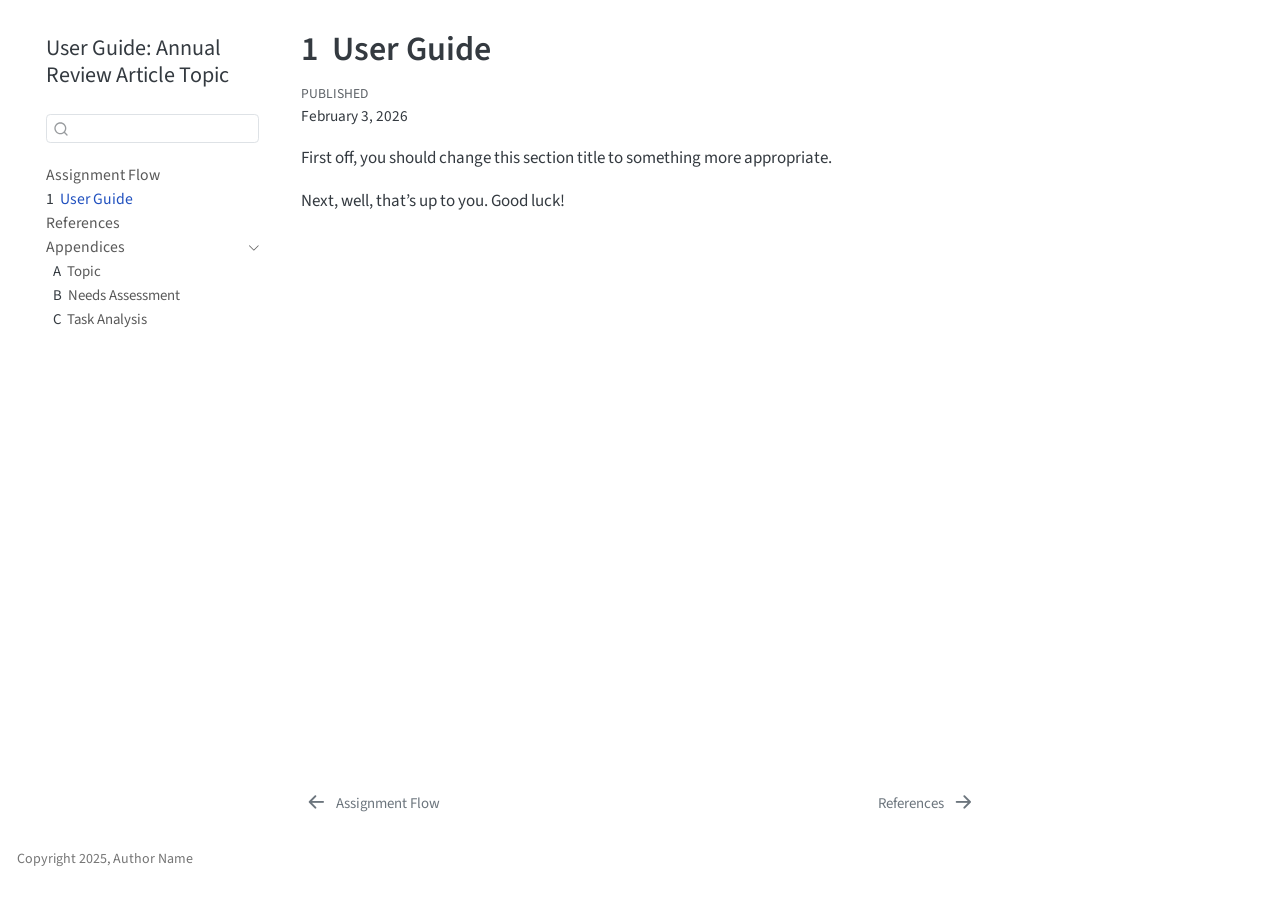
==== docs/guide.html @ f9351770 "Commit" ====
<!DOCTYPE html>
<html xmlns="http://www.w3.org/1999/xhtml" lang="en" xml:lang="en"><head>

<meta charset="utf-8">
<meta name="generator" content="quarto-1.6.40">

<meta name="viewport" content="width=device-width, initial-scale=1.0, user-scalable=yes">

<meta name="dcterms.date" content="2026-02-03">

<title>1&nbsp; User Guide – User Guide: Annual Review Article Topic</title>
<style>
code{white-space: pre-wrap;}
span.smallcaps{font-variant: small-caps;}
div.columns{display: flex; gap: min(4vw, 1.5em);}
div.column{flex: auto; overflow-x: auto;}
div.hanging-indent{margin-left: 1.5em; text-indent: -1.5em;}
ul.task-list{list-style: none;}
ul.task-list li input[type="checkbox"] {
  width: 0.8em;
  margin: 0 0.8em 0.2em -1em; /* quarto-specific, see https://github.com/quarto-dev/quarto-cli/issues/4556 */ 
  vertical-align: middle;
}
</style>


<script src="site_libs/quarto-nav/quarto-nav.js"></script>
<script src="site_libs/quarto-nav/headroom.min.js"></script>
<script src="site_libs/clipboard/clipboard.min.js"></script>
<script src="site_libs/quarto-search/autocomplete.umd.js"></script>
<script src="site_libs/quarto-search/fuse.min.js"></script>
<script src="site_libs/quarto-search/quarto-search.js"></script>
<meta name="quarto:offset" content="./">
<link href="./references.html" rel="next">
<link href="./index.html" rel="prev">
<script src="site_libs/quarto-html/quarto.js"></script>
<script src="site_libs/quarto-html/popper.min.js"></script>
<script src="site_libs/quarto-html/tippy.umd.min.js"></script>
<script src="site_libs/quarto-html/anchor.min.js"></script>
<link href="site_libs/quarto-html/tippy.css" rel="stylesheet">
<link href="site_libs/quarto-html/quarto-syntax-highlighting-dece3bd051e391dd7205a6b15f93dc59.css" rel="stylesheet" id="quarto-text-highlighting-styles">
<script src="site_libs/bootstrap/bootstrap.min.js"></script>
<link href="site_libs/bootstrap/bootstrap-icons.css" rel="stylesheet">
<link href="site_libs/bootstrap/bootstrap-813c8a16b64b94fd646a87195663eb73.min.css" rel="stylesheet" append-hash="true" id="quarto-bootstrap" data-mode="light">
<script id="quarto-search-options" type="application/json">{
  "location": "sidebar",
  "copy-button": false,
  "collapse-after": 3,
  "panel-placement": "start",
  "type": "textbox",
  "limit": 50,
  "keyboard-shortcut": [
    "f",
    "/",
    "s"
  ],
  "show-item-context": false,
  "language": {
    "search-no-results-text": "No results",
    "search-matching-documents-text": "matching documents",
    "search-copy-link-title": "Copy link to search",
    "search-hide-matches-text": "Hide additional matches",
    "search-more-match-text": "more match in this document",
    "search-more-matches-text": "more matches in this document",
    "search-clear-button-title": "Clear",
    "search-text-placeholder": "",
    "search-detached-cancel-button-title": "Cancel",
    "search-submit-button-title": "Submit",
    "search-label": "Search"
  }
}</script>


</head>

<body class="nav-sidebar floating">

<div id="quarto-search-results"></div>
  <header id="quarto-header" class="headroom fixed-top">
  <nav class="quarto-secondary-nav">
    <div class="container-fluid d-flex">
      <button type="button" class="quarto-btn-toggle btn" data-bs-toggle="collapse" role="button" data-bs-target=".quarto-sidebar-collapse-item" aria-controls="quarto-sidebar" aria-expanded="false" aria-label="Toggle sidebar navigation" onclick="if (window.quartoToggleHeadroom) { window.quartoToggleHeadroom(); }">
        <i class="bi bi-layout-text-sidebar-reverse"></i>
      </button>
        <nav class="quarto-page-breadcrumbs" aria-label="breadcrumb"><ol class="breadcrumb"><li class="breadcrumb-item"><a href="./guide.html"><span class="chapter-number">1</span>&nbsp; <span class="chapter-title">User Guide</span></a></li></ol></nav>
        <a class="flex-grow-1" role="navigation" data-bs-toggle="collapse" data-bs-target=".quarto-sidebar-collapse-item" aria-controls="quarto-sidebar" aria-expanded="false" aria-label="Toggle sidebar navigation" onclick="if (window.quartoToggleHeadroom) { window.quartoToggleHeadroom(); }">      
        </a>
      <button type="button" class="btn quarto-search-button" aria-label="Search" onclick="window.quartoOpenSearch();">
        <i class="bi bi-search"></i>
      </button>
    </div>
  </nav>
</header>
<!-- content -->
<div id="quarto-content" class="quarto-container page-columns page-rows-contents page-layout-article">
<!-- sidebar -->
  <nav id="quarto-sidebar" class="sidebar collapse collapse-horizontal quarto-sidebar-collapse-item sidebar-navigation floating overflow-auto">
    <div class="pt-lg-2 mt-2 text-left sidebar-header">
    <div class="sidebar-title mb-0 py-0">
      <a href="./">User Guide: Annual Review Article Topic</a> 
    </div>
      </div>
        <div class="mt-2 flex-shrink-0 align-items-center">
        <div class="sidebar-search">
        <div id="quarto-search" class="" title="Search"></div>
        </div>
        </div>
    <div class="sidebar-menu-container"> 
    <ul class="list-unstyled mt-1">
        <li class="sidebar-item">
  <div class="sidebar-item-container"> 
  <a href="./index.html" class="sidebar-item-text sidebar-link">
 <span class="menu-text">Assignment Flow</span></a>
  </div>
</li>
        <li class="sidebar-item">
  <div class="sidebar-item-container"> 
  <a href="./guide.html" class="sidebar-item-text sidebar-link active">
 <span class="menu-text"><span class="chapter-number">1</span>&nbsp; <span class="chapter-title">User Guide</span></span></a>
  </div>
</li>
        <li class="sidebar-item">
  <div class="sidebar-item-container"> 
  <a href="./references.html" class="sidebar-item-text sidebar-link">
 <span class="menu-text">References</span></a>
  </div>
</li>
        <li class="sidebar-item sidebar-item-section">
      <div class="sidebar-item-container"> 
            <a class="sidebar-item-text sidebar-link text-start" data-bs-toggle="collapse" data-bs-target="#quarto-sidebar-section-1" role="navigation" aria-expanded="true">
 <span class="menu-text">Appendices</span></a>
          <a class="sidebar-item-toggle text-start" data-bs-toggle="collapse" data-bs-target="#quarto-sidebar-section-1" role="navigation" aria-expanded="true" aria-label="Toggle section">
            <i class="bi bi-chevron-right ms-2"></i>
          </a> 
      </div>
      <ul id="quarto-sidebar-section-1" class="collapse list-unstyled sidebar-section depth1 show">  
          <li class="sidebar-item">
  <div class="sidebar-item-container"> 
  <a href="./topic.html" class="sidebar-item-text sidebar-link">
 <span class="menu-text"><span class="chapter-number">A</span>&nbsp; <span class="chapter-title">Topic</span></span></a>
  </div>
</li>
          <li class="sidebar-item">
  <div class="sidebar-item-container"> 
  <a href="./needs.html" class="sidebar-item-text sidebar-link">
 <span class="menu-text"><span class="chapter-number">B</span>&nbsp; <span class="chapter-title">Needs Assessment</span></span></a>
  </div>
</li>
          <li class="sidebar-item">
  <div class="sidebar-item-container"> 
  <a href="./task-analysis.html" class="sidebar-item-text sidebar-link">
 <span class="menu-text"><span class="chapter-number">C</span>&nbsp; <span class="chapter-title">Task Analysis</span></span></a>
  </div>
</li>
      </ul>
  </li>
    </ul>
    </div>
</nav>
<div id="quarto-sidebar-glass" class="quarto-sidebar-collapse-item" data-bs-toggle="collapse" data-bs-target=".quarto-sidebar-collapse-item"></div>
<!-- margin-sidebar -->
    <div id="quarto-margin-sidebar" class="sidebar margin-sidebar zindex-bottom">
        
    </div>
<!-- main -->
<main class="content" id="quarto-document-content">

<header id="title-block-header" class="quarto-title-block default">
<div class="quarto-title">
<h1 class="title"><span class="chapter-number">1</span>&nbsp; <span class="chapter-title">User Guide</span></h1>
</div>



<div class="quarto-title-meta">

    
    <div>
    <div class="quarto-title-meta-heading">Published</div>
    <div class="quarto-title-meta-contents">
      <p class="date">February 3, 2026</p>
    </div>
  </div>
  
    
  </div>
  


</header>


<p>First off, you should change this section title to something more appropriate.</p>
<p>Next, well, that’s up to you. Good luck!</p>



</main> <!-- /main -->
<script id="quarto-html-after-body" type="application/javascript">
window.document.addEventListener("DOMContentLoaded", function (event) {
  const toggleBodyColorMode = (bsSheetEl) => {
    const mode = bsSheetEl.getAttribute("data-mode");
    const bodyEl = window.document.querySelector("body");
    if (mode === "dark") {
      bodyEl.classList.add("quarto-dark");
      bodyEl.classList.remove("quarto-light");
    } else {
      bodyEl.classList.add("quarto-light");
      bodyEl.classList.remove("quarto-dark");
    }
  }
  const toggleBodyColorPrimary = () => {
    const bsSheetEl = window.document.querySelector("link#quarto-bootstrap");
    if (bsSheetEl) {
      toggleBodyColorMode(bsSheetEl);
    }
  }
  toggleBodyColorPrimary();  
  const icon = "";
  const anchorJS = new window.AnchorJS();
  anchorJS.options = {
    placement: 'right',
    icon: icon
  };
  anchorJS.add('.anchored');
  const isCodeAnnotation = (el) => {
    for (const clz of el.classList) {
      if (clz.startsWith('code-annotation-')) {                     
        return true;
      }
    }
    return false;
  }
  const onCopySuccess = function(e) {
    // button target
    const button = e.trigger;
    // don't keep focus
    button.blur();
    // flash "checked"
    button.classList.add('code-copy-button-checked');
    var currentTitle = button.getAttribute("title");
    button.setAttribute("title", "Copied!");
    let tooltip;
    if (window.bootstrap) {
      button.setAttribute("data-bs-toggle", "tooltip");
      button.setAttribute("data-bs-placement", "left");
      button.setAttribute("data-bs-title", "Copied!");
      tooltip = new bootstrap.Tooltip(button, 
        { trigger: "manual", 
          customClass: "code-copy-button-tooltip",
          offset: [0, -8]});
      tooltip.show();    
    }
    setTimeout(function() {
      if (tooltip) {
        tooltip.hide();
        button.removeAttribute("data-bs-title");
        button.removeAttribute("data-bs-toggle");
        button.removeAttribute("data-bs-placement");
      }
      button.setAttribute("title", currentTitle);
      button.classList.remove('code-copy-button-checked');
    }, 1000);
    // clear code selection
    e.clearSelection();
  }
  const getTextToCopy = function(trigger) {
      const codeEl = trigger.previousElementSibling.cloneNode(true);
      for (const childEl of codeEl.children) {
        if (isCodeAnnotation(childEl)) {
          childEl.remove();
        }
      }
      return codeEl.innerText;
  }
  const clipboard = new window.ClipboardJS('.code-copy-button:not([data-in-quarto-modal])', {
    text: getTextToCopy
  });
  clipboard.on('success', onCopySuccess);
  if (window.document.getElementById('quarto-embedded-source-code-modal')) {
    const clipboardModal = new window.ClipboardJS('.code-copy-button[data-in-quarto-modal]', {
      text: getTextToCopy,
      container: window.document.getElementById('quarto-embedded-source-code-modal')
    });
    clipboardModal.on('success', onCopySuccess);
  }
    var localhostRegex = new RegExp(/^(?:http|https):\/\/localhost\:?[0-9]*\//);
    var mailtoRegex = new RegExp(/^mailto:/);
      var filterRegex = new RegExp('/' + window.location.host + '/');
    var isInternal = (href) => {
        return filterRegex.test(href) || localhostRegex.test(href) || mailtoRegex.test(href);
    }
    // Inspect non-navigation links and adorn them if external
 	var links = window.document.querySelectorAll('a[href]:not(.nav-link):not(.navbar-brand):not(.toc-action):not(.sidebar-link):not(.sidebar-item-toggle):not(.pagination-link):not(.no-external):not([aria-hidden]):not(.dropdown-item):not(.quarto-navigation-tool):not(.about-link)');
    for (var i=0; i<links.length; i++) {
      const link = links[i];
      if (!isInternal(link.href)) {
        // undo the damage that might have been done by quarto-nav.js in the case of
        // links that we want to consider external
        if (link.dataset.originalHref !== undefined) {
          link.href = link.dataset.originalHref;
        }
      }
    }
  function tippyHover(el, contentFn, onTriggerFn, onUntriggerFn) {
    const config = {
      allowHTML: true,
      maxWidth: 500,
      delay: 100,
      arrow: false,
      appendTo: function(el) {
          return el.parentElement;
      },
      interactive: true,
      interactiveBorder: 10,
      theme: 'quarto',
      placement: 'bottom-start',
    };
    if (contentFn) {
      config.content = contentFn;
    }
    if (onTriggerFn) {
      config.onTrigger = onTriggerFn;
    }
    if (onUntriggerFn) {
      config.onUntrigger = onUntriggerFn;
    }
    window.tippy(el, config); 
  }
  const noterefs = window.document.querySelectorAll('a[role="doc-noteref"]');
  for (var i=0; i<noterefs.length; i++) {
    const ref = noterefs[i];
    tippyHover(ref, function() {
      // use id or data attribute instead here
      let href = ref.getAttribute('data-footnote-href') || ref.getAttribute('href');
      try { href = new URL(href).hash; } catch {}
      const id = href.replace(/^#\/?/, "");
      const note = window.document.getElementById(id);
      if (note) {
        return note.innerHTML;
      } else {
        return "";
      }
    });
  }
  const xrefs = window.document.querySelectorAll('a.quarto-xref');
  const processXRef = (id, note) => {
    // Strip column container classes
    const stripColumnClz = (el) => {
      el.classList.remove("page-full", "page-columns");
      if (el.children) {
        for (const child of el.children) {
          stripColumnClz(child);
        }
      }
    }
    stripColumnClz(note)
    if (id === null || id.startsWith('sec-')) {
      // Special case sections, only their first couple elements
      const container = document.createElement("div");
      if (note.children && note.children.length > 2) {
        container.appendChild(note.children[0].cloneNode(true));
        for (let i = 1; i < note.children.length; i++) {
          const child = note.children[i];
          if (child.tagName === "P" && child.innerText === "") {
            continue;
          } else {
            container.appendChild(child.cloneNode(true));
            break;
          }
        }
        if (window.Quarto?.typesetMath) {
          window.Quarto.typesetMath(container);
        }
        return container.innerHTML
      } else {
        if (window.Quarto?.typesetMath) {
          window.Quarto.typesetMath(note);
        }
        return note.innerHTML;
      }
    } else {
      // Remove any anchor links if they are present
      const anchorLink = note.querySelector('a.anchorjs-link');
      if (anchorLink) {
        anchorLink.remove();
      }
      if (window.Quarto?.typesetMath) {
        window.Quarto.typesetMath(note);
      }
      if (note.classList.contains("callout")) {
        return note.outerHTML;
      } else {
        return note.innerHTML;
      }
    }
  }
  for (var i=0; i<xrefs.length; i++) {
    const xref = xrefs[i];
    tippyHover(xref, undefined, function(instance) {
      instance.disable();
      let url = xref.getAttribute('href');
      let hash = undefined; 
      if (url.startsWith('#')) {
        hash = url;
      } else {
        try { hash = new URL(url).hash; } catch {}
      }
      if (hash) {
        const id = hash.replace(/^#\/?/, "");
        const note = window.document.getElementById(id);
        if (note !== null) {
          try {
            const html = processXRef(id, note.cloneNode(true));
            instance.setContent(html);
          } finally {
            instance.enable();
            instance.show();
          }
        } else {
          // See if we can fetch this
          fetch(url.split('#')[0])
          .then(res => res.text())
          .then(html => {
            const parser = new DOMParser();
            const htmlDoc = parser.parseFromString(html, "text/html");
            const note = htmlDoc.getElementById(id);
            if (note !== null) {
              const html = processXRef(id, note);
              instance.setContent(html);
            } 
          }).finally(() => {
            instance.enable();
            instance.show();
          });
        }
      } else {
        // See if we can fetch a full url (with no hash to target)
        // This is a special case and we should probably do some content thinning / targeting
        fetch(url)
        .then(res => res.text())
        .then(html => {
          const parser = new DOMParser();
          const htmlDoc = parser.parseFromString(html, "text/html");
          const note = htmlDoc.querySelector('main.content');
          if (note !== null) {
            // This should only happen for chapter cross references
            // (since there is no id in the URL)
            // remove the first header
            if (note.children.length > 0 && note.children[0].tagName === "HEADER") {
              note.children[0].remove();
            }
            const html = processXRef(null, note);
            instance.setContent(html);
          } 
        }).finally(() => {
          instance.enable();
          instance.show();
        });
      }
    }, function(instance) {
    });
  }
      let selectedAnnoteEl;
      const selectorForAnnotation = ( cell, annotation) => {
        let cellAttr = 'data-code-cell="' + cell + '"';
        let lineAttr = 'data-code-annotation="' +  annotation + '"';
        const selector = 'span[' + cellAttr + '][' + lineAttr + ']';
        return selector;
      }
      const selectCodeLines = (annoteEl) => {
        const doc = window.document;
        const targetCell = annoteEl.getAttribute("data-target-cell");
        const targetAnnotation = annoteEl.getAttribute("data-target-annotation");
        const annoteSpan = window.document.querySelector(selectorForAnnotation(targetCell, targetAnnotation));
        const lines = annoteSpan.getAttribute("data-code-lines").split(",");
        const lineIds = lines.map((line) => {
          return targetCell + "-" + line;
        })
        let top = null;
        let height = null;
        let parent = null;
        if (lineIds.length > 0) {
            //compute the position of the single el (top and bottom and make a div)
            const el = window.document.getElementById(lineIds[0]);
            top = el.offsetTop;
            height = el.offsetHeight;
            parent = el.parentElement.parentElement;
          if (lineIds.length > 1) {
            const lastEl = window.document.getElementById(lineIds[lineIds.length - 1]);
            const bottom = lastEl.offsetTop + lastEl.offsetHeight;
            height = bottom - top;
          }
          if (top !== null && height !== null && parent !== null) {
            // cook up a div (if necessary) and position it 
            let div = window.document.getElementById("code-annotation-line-highlight");
            if (div === null) {
              div = window.document.createElement("div");
              div.setAttribute("id", "code-annotation-line-highlight");
              div.style.position = 'absolute';
              parent.appendChild(div);
            }
            div.style.top = top - 2 + "px";
            div.style.height = height + 4 + "px";
            div.style.left = 0;
            let gutterDiv = window.document.getElementById("code-annotation-line-highlight-gutter");
            if (gutterDiv === null) {
              gutterDiv = window.document.createElement("div");
              gutterDiv.setAttribute("id", "code-annotation-line-highlight-gutter");
              gutterDiv.style.position = 'absolute';
              const codeCell = window.document.getElementById(targetCell);
              const gutter = codeCell.querySelector('.code-annotation-gutter');
              gutter.appendChild(gutterDiv);
            }
            gutterDiv.style.top = top - 2 + "px";
            gutterDiv.style.height = height + 4 + "px";
          }
          selectedAnnoteEl = annoteEl;
        }
      };
      const unselectCodeLines = () => {
        const elementsIds = ["code-annotation-line-highlight", "code-annotation-line-highlight-gutter"];
        elementsIds.forEach((elId) => {
          const div = window.document.getElementById(elId);
          if (div) {
            div.remove();
          }
        });
        selectedAnnoteEl = undefined;
      };
        // Handle positioning of the toggle
    window.addEventListener(
      "resize",
      throttle(() => {
        elRect = undefined;
        if (selectedAnnoteEl) {
          selectCodeLines(selectedAnnoteEl);
        }
      }, 10)
    );
    function throttle(fn, ms) {
    let throttle = false;
    let timer;
      return (...args) => {
        if(!throttle) { // first call gets through
            fn.apply(this, args);
            throttle = true;
        } else { // all the others get throttled
            if(timer) clearTimeout(timer); // cancel #2
            timer = setTimeout(() => {
              fn.apply(this, args);
              timer = throttle = false;
            }, ms);
        }
      };
    }
      // Attach click handler to the DT
      const annoteDls = window.document.querySelectorAll('dt[data-target-cell]');
      for (const annoteDlNode of annoteDls) {
        annoteDlNode.addEventListener('click', (event) => {
          const clickedEl = event.target;
          if (clickedEl !== selectedAnnoteEl) {
            unselectCodeLines();
            const activeEl = window.document.querySelector('dt[data-target-cell].code-annotation-active');
            if (activeEl) {
              activeEl.classList.remove('code-annotation-active');
            }
            selectCodeLines(clickedEl);
            clickedEl.classList.add('code-annotation-active');
          } else {
            // Unselect the line
            unselectCodeLines();
            clickedEl.classList.remove('code-annotation-active');
          }
        });
      }
  const findCites = (el) => {
    const parentEl = el.parentElement;
    if (parentEl) {
      const cites = parentEl.dataset.cites;
      if (cites) {
        return {
          el,
          cites: cites.split(' ')
        };
      } else {
        return findCites(el.parentElement)
      }
    } else {
      return undefined;
    }
  };
  var bibliorefs = window.document.querySelectorAll('a[role="doc-biblioref"]');
  for (var i=0; i<bibliorefs.length; i++) {
    const ref = bibliorefs[i];
    const citeInfo = findCites(ref);
    if (citeInfo) {
      tippyHover(citeInfo.el, function() {
        var popup = window.document.createElement('div');
        citeInfo.cites.forEach(function(cite) {
          var citeDiv = window.document.createElement('div');
          citeDiv.classList.add('hanging-indent');
          citeDiv.classList.add('csl-entry');
          var biblioDiv = window.document.getElementById('ref-' + cite);
          if (biblioDiv) {
            citeDiv.innerHTML = biblioDiv.innerHTML;
          }
          popup.appendChild(citeDiv);
        });
        return popup.innerHTML;
      });
    }
  }
});
</script>
<nav class="page-navigation">
  <div class="nav-page nav-page-previous">
      <a href="./index.html" class="pagination-link" aria-label="Assignment Flow">
        <i class="bi bi-arrow-left-short"></i> <span class="nav-page-text">Assignment Flow</span>
      </a>          
  </div>
  <div class="nav-page nav-page-next">
      <a href="./references.html" class="pagination-link" aria-label="References">
        <span class="nav-page-text">References</span> <i class="bi bi-arrow-right-short"></i>
      </a>
  </div>
</nav>
</div> <!-- /content -->
<footer class="footer">
  <div class="nav-footer">
    <div class="nav-footer-left">
<p>Copyright 2025, Author Name</p>
</div>   
    <div class="nav-footer-center">
      &nbsp;
    </div>
    <div class="nav-footer-right">
      &nbsp;
    </div>
  </div>
</footer>




</body></html>
---- docs/site_libs/quarto-html/tippy.css ----
.tippy-box[data-animation=fade][data-state=hidden]{opacity:0}[data-tippy-root]{max-width:calc(100vw - 10px)}.tippy-box{position:relative;background-color:#333;color:#fff;border-radius:4px;font-size:14px;line-height:1.4;white-space:normal;outline:0;transition-property:transform,visibility,opacity}.tippy-box[data-placement^=top]>.tippy-arrow{bottom:0}.tippy-box[data-placement^=top]>.tippy-arrow:before{bottom:-7px;left:0;border-width:8px 8px 0;border-top-color:initial;transform-origin:center top}.tippy-box[data-placement^=bottom]>.tippy-arrow{top:0}.tippy-box[data-placement^=bottom]>.tippy-arrow:before{top:-7px;left:0;border-width:0 8px 8px;border-bottom-color:initial;transform-origin:center bottom}.tippy-box[data-placement^=left]>.tippy-arrow{right:0}.tippy-box[data-placement^=left]>.tippy-arrow:before{border-width:8px 0 8px 8px;border-left-color:initial;right:-7px;transform-origin:center left}.tippy-box[data-placement^=right]>.tippy-arrow{left:0}.tippy-box[data-placement^=right]>.tippy-arrow:before{left:-7px;border-width:8px 8px 8px 0;border-right-color:initial;transform-origin:center right}.tippy-box[data-inertia][data-state=visible]{transition-timing-function:cubic-bezier(.54,1.5,.38,1.11)}.tippy-arrow{width:16px;height:16px;color:#333}.tippy-arrow:before{content:"";position:absolute;border-color:transparent;border-style:solid}.tippy-content{position:relative;padding:5px 9px;z-index:1}
---- docs/site_libs/quarto-html/quarto-syntax-highlighting-dece3bd051e391dd7205a6b15f93dc59.css ----
/* quarto syntax highlight colors */
:root {
  --quarto-hl-ot-color: #d91e18;
  --quarto-hl-at-color: #a55a00;
  --quarto-hl-ss-color: #008000;
  --quarto-hl-an-color: #696969;
  --quarto-hl-fu-color: #06287e;
  --quarto-hl-st-color: #008000;
  --quarto-hl-cf-color: #d91e18;
  --quarto-hl-op-color: #00769e;
  --quarto-hl-er-color: #7928a1;
  --quarto-hl-bn-color: #7928a1;
  --quarto-hl-al-color: #7928a1;
  --quarto-hl-va-color: #a55a00;
  --quarto-hl-bu-color: inherit;
  --quarto-hl-ex-color: inherit;
  --quarto-hl-pp-color: #7928a1;
  --quarto-hl-in-color: #696969;
  --quarto-hl-vs-color: #008000;
  --quarto-hl-wa-color: #696969;
  --quarto-hl-do-color: #696969;
  --quarto-hl-im-color: inherit;
  --quarto-hl-ch-color: #008000;
  --quarto-hl-dt-color: #7928a1;
  --quarto-hl-fl-color: #a55a00;
  --quarto-hl-co-color: #696969;
  --quarto-hl-cv-color: #696969;
  --quarto-hl-cn-color: #d91e18;
  --quarto-hl-sc-color: #00769e;
  --quarto-hl-dv-color: #7928a1;
  --quarto-hl-kw-color: #d91e18;
}

/* other quarto variables */
:root {
  --quarto-font-monospace: SFMono-Regular, Menlo, Monaco, Consolas, "Liberation Mono", "Courier New", monospace;
}

pre > code.sourceCode > span {
  color: #545454;
}

code span {
  color: #545454;
}

code.sourceCode > span {
  color: #545454;
}

div.sourceCode,
div.sourceCode pre.sourceCode {
  color: #545454;
}

code span.ot {
  color: #d91e18;
  font-style: inherit;
}

code span.at {
  color: #a55a00;
  font-style: inherit;
}

code span.ss {
  color: #008000;
  font-style: inherit;
}

code span.an {
  color: #696969;
  font-style: inherit;
}

code span.fu {
  color: #06287e;
  font-style: inherit;
}

code span.st {
  color: #008000;
  font-style: inherit;
}

code span.cf {
  color: #d91e18;
  font-style: inherit;
}

code span.op {
  color: #00769e;
  font-style: inherit;
}

code span.er {
  color: #7928a1;
  font-style: inherit;
}

code span.bn {
  color: #7928a1;
  font-style: inherit;
}

code span.al {
  color: #7928a1;
  font-style: inherit;
}

code span.va {
  color: #a55a00;
  font-style: inherit;
}

code span.bu {
  font-style: inherit;
}

code span.ex {
  font-style: inherit;
}

code span.pp {
  color: #7928a1;
  font-style: inherit;
}

code span.in {
  color: #696969;
  font-style: inherit;
}

code span.vs {
  color: #008000;
  font-style: inherit;
}

code span.wa {
  color: #696969;
  font-style: italic;
}

code span.do {
  color: #696969;
  font-style: italic;
}

code span.im {
  font-style: inherit;
}

code span.ch {
  color: #008000;
  font-style: inherit;
}

code span.dt {
  color: #7928a1;
  font-style: inherit;
}

code span.fl {
  color: #a55a00;
  font-style: inherit;
}

code span.co {
  color: #696969;
  font-style: inherit;
}

code span.cv {
  color: #696969;
  font-style: italic;
}

code span.cn {
  color: #d91e18;
  font-style: inherit;
}

code span.sc {
  color: #00769e;
  font-style: inherit;
}

code span.dv {
  color: #7928a1;
  font-style: inherit;
}

code span.kw {
  color: #d91e18;
  font-style: inherit;
}

.prevent-inlining {
  content: "</";
}

/*# sourceMappingURL=d529fb46b0d80f642ecba0ce5044f929.css.map */
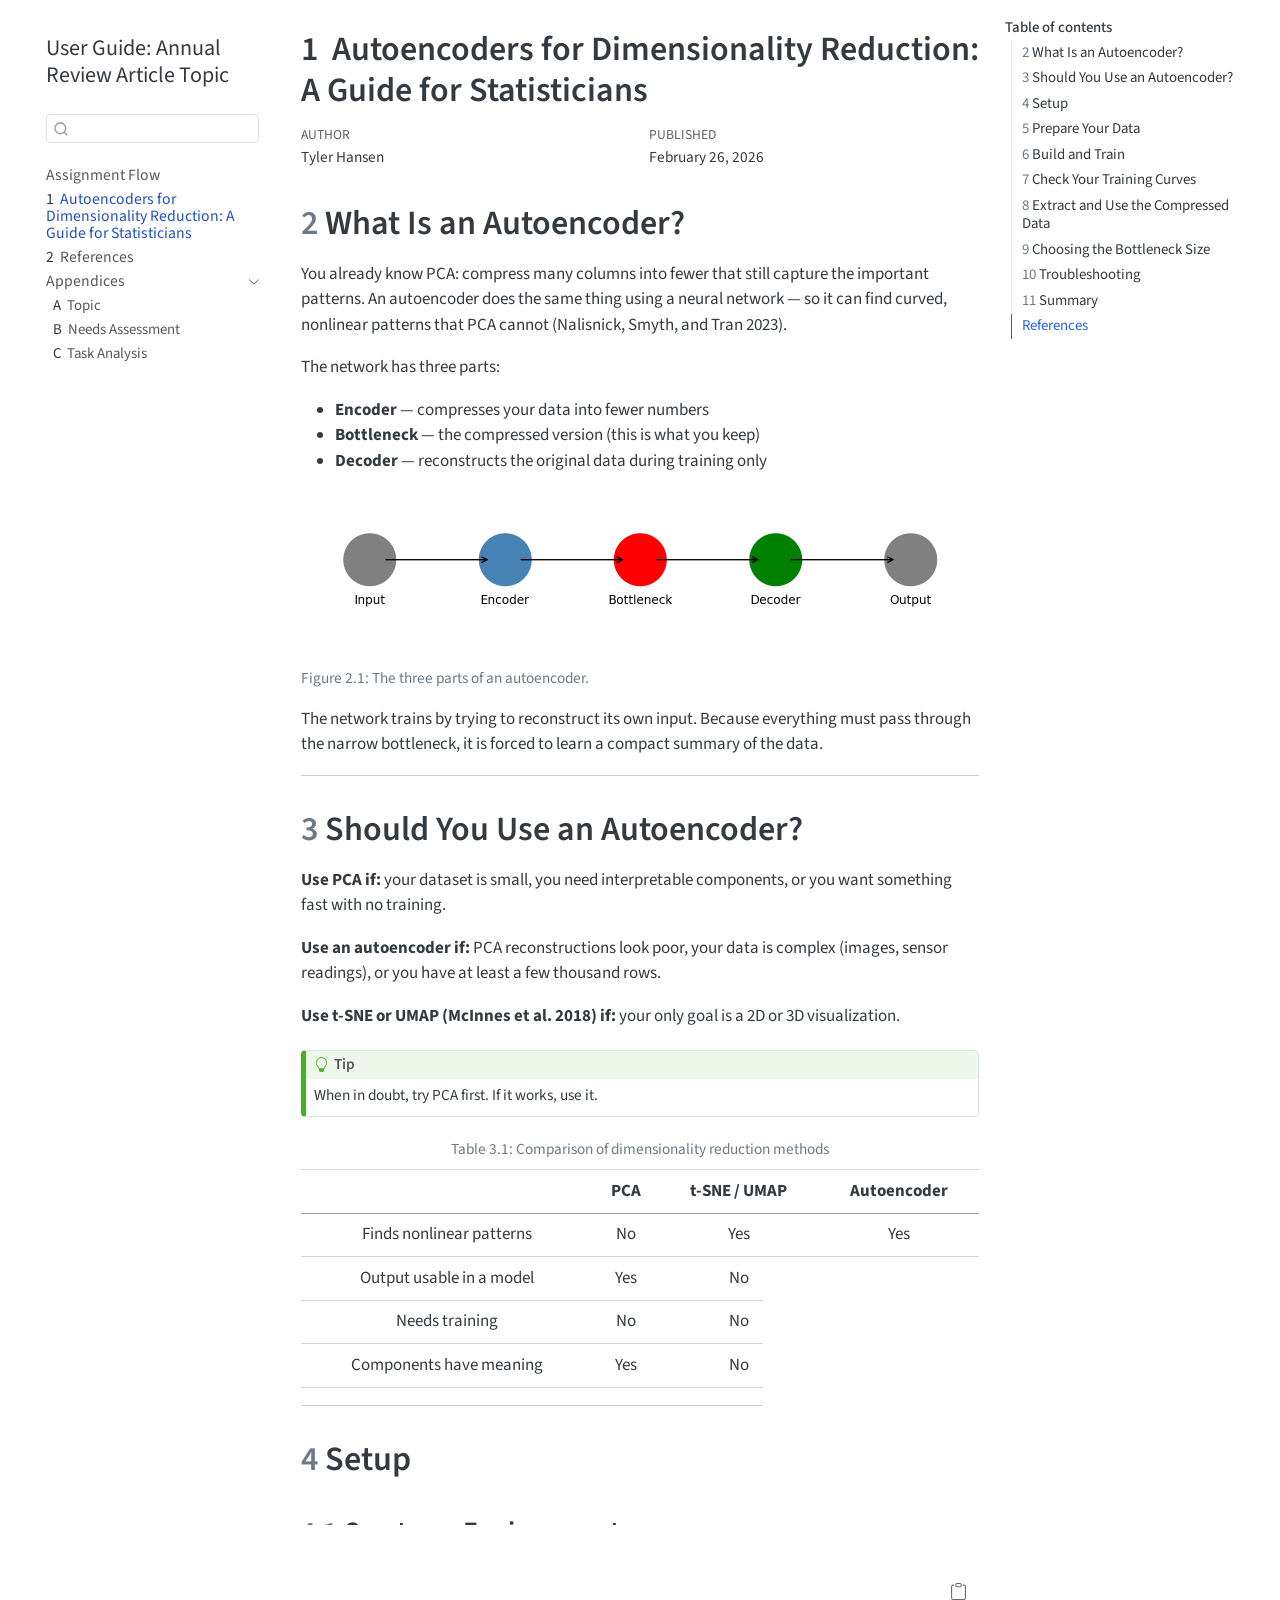
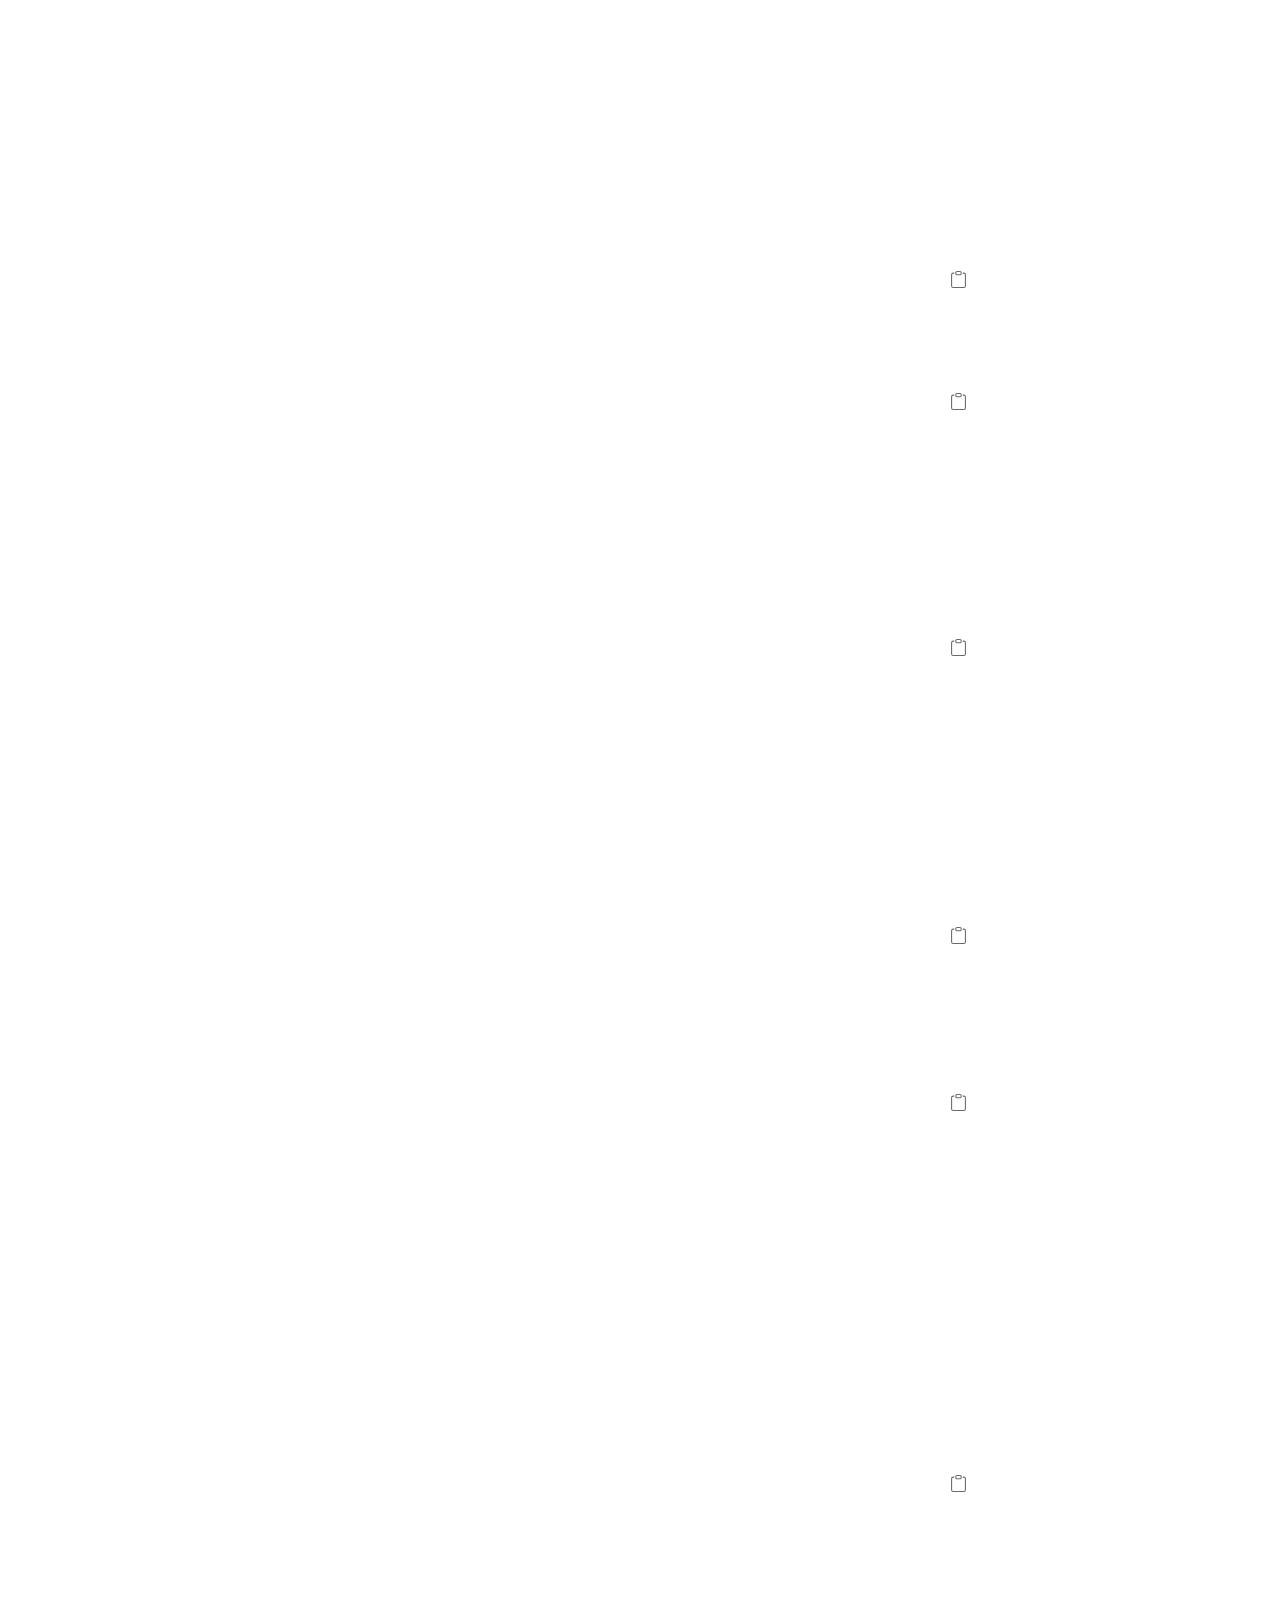
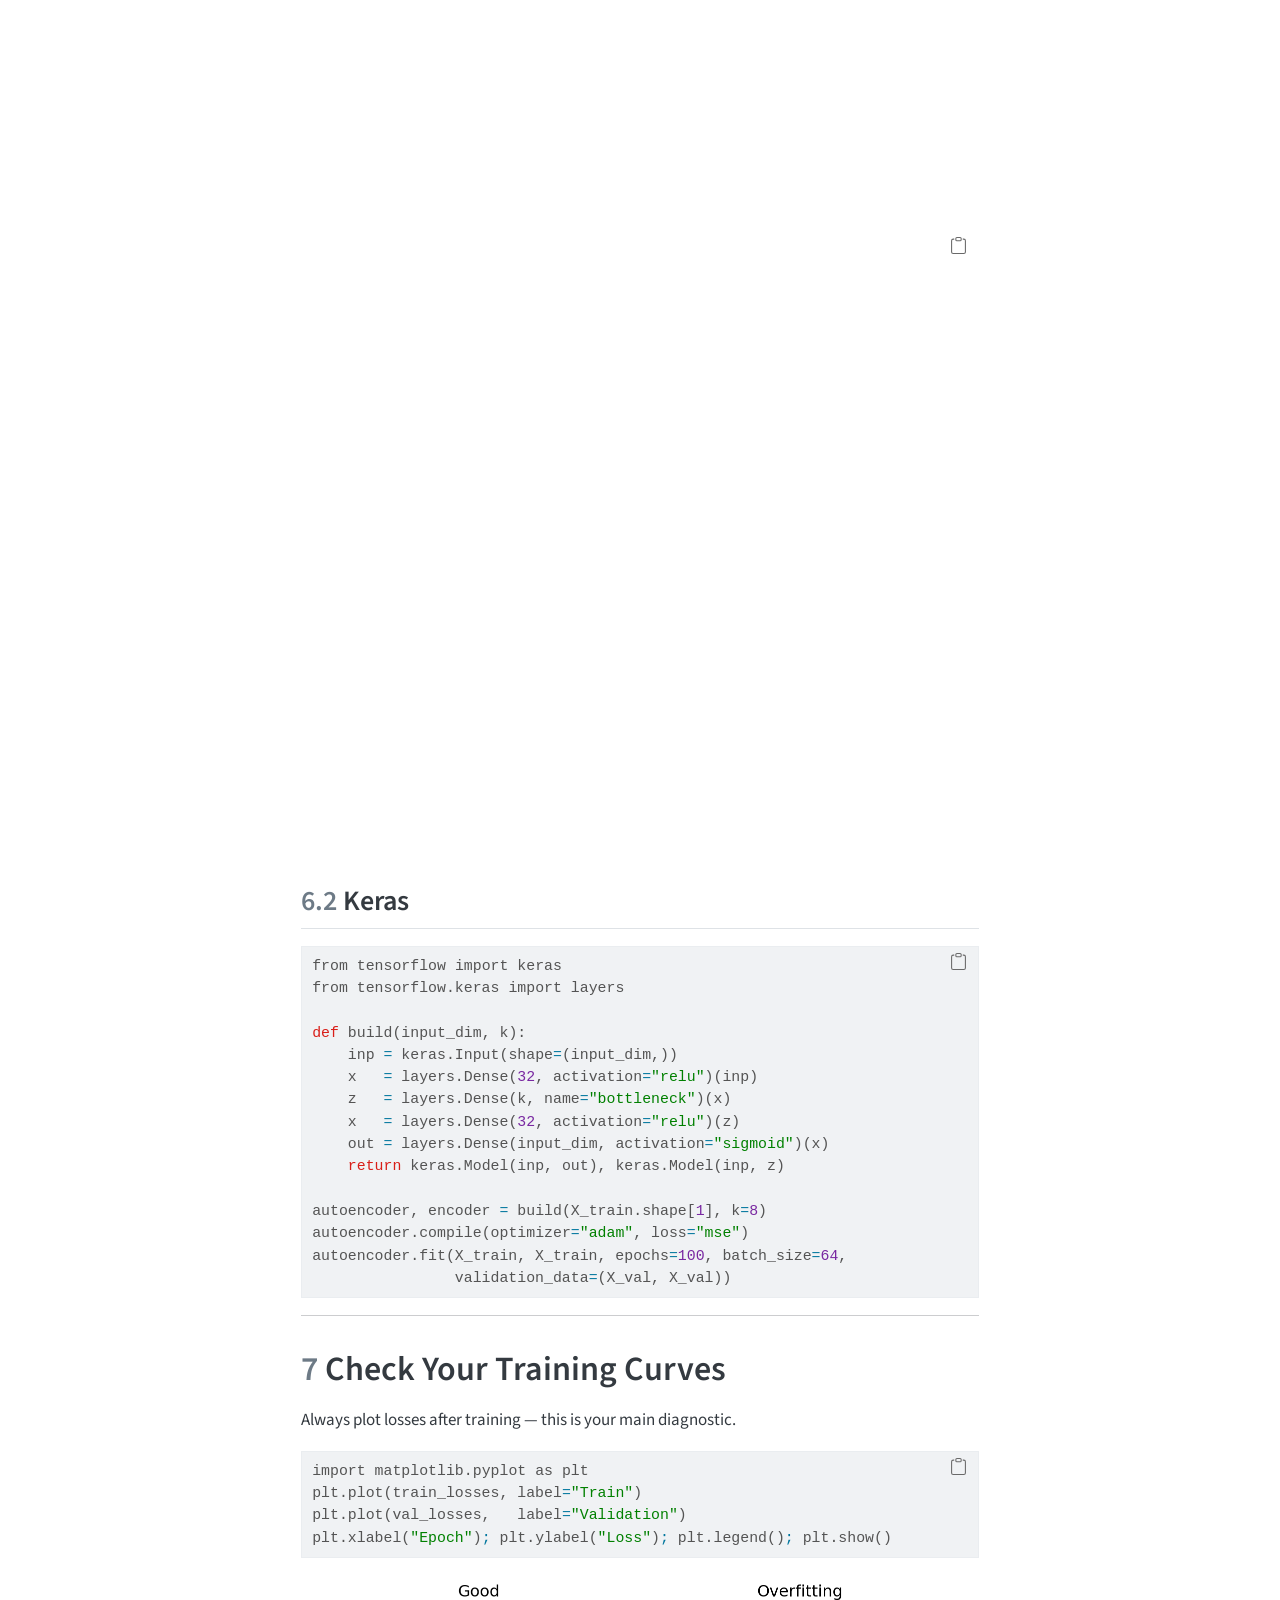
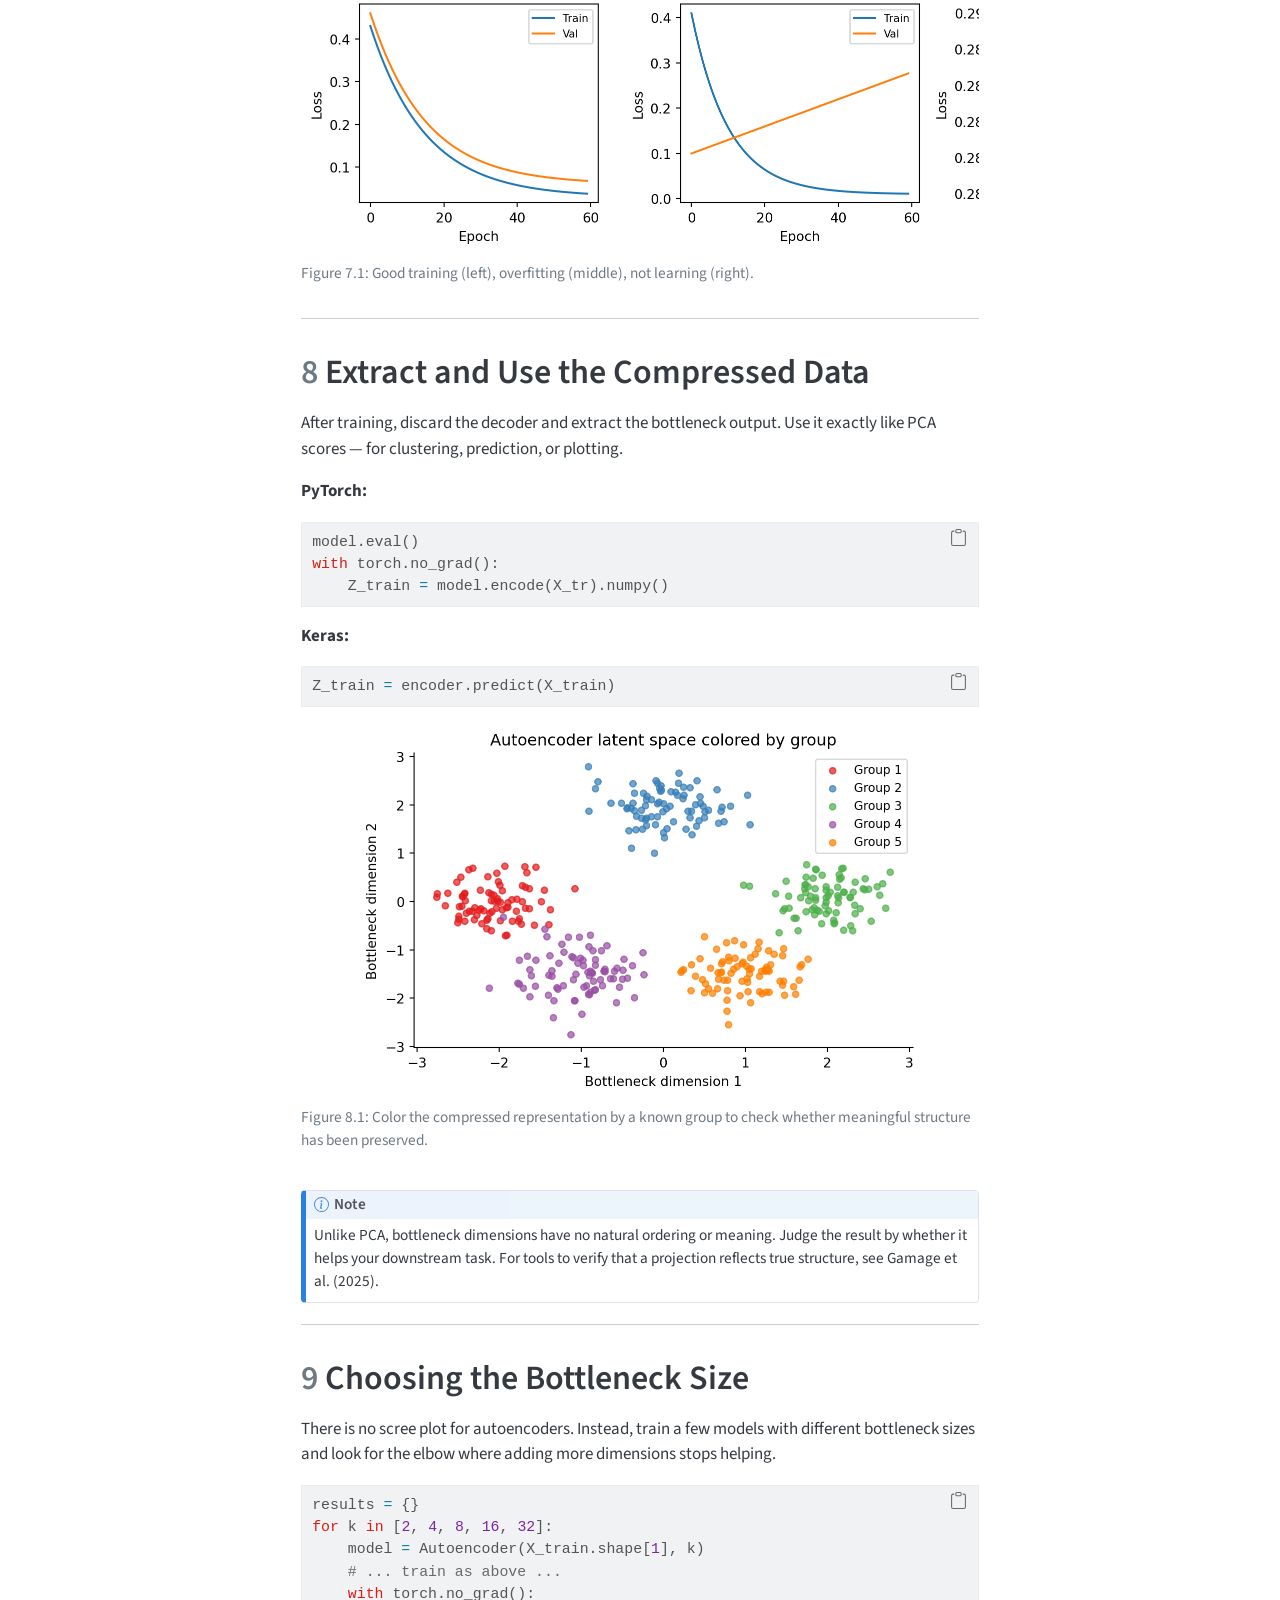
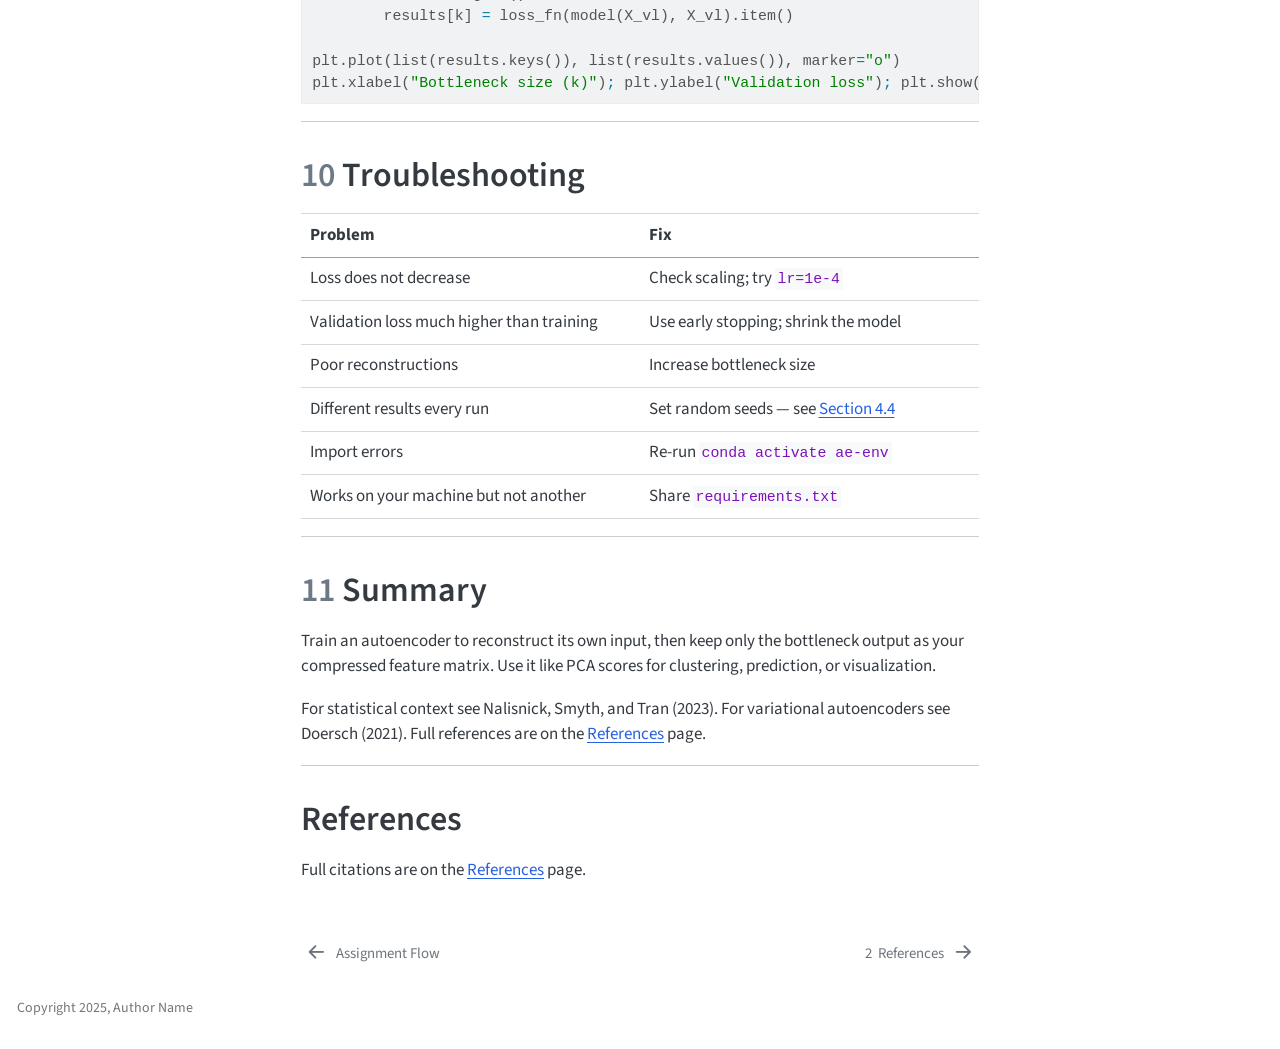
==== commit d7fa94bf: "User Guide" ====
--- a/docs/guide.html
+++ b/docs/guide.html
@@ -6,9 +6,10 @@
 
 <meta name="viewport" content="width=device-width, initial-scale=1.0, user-scalable=yes">
 
-<meta name="dcterms.date" content="2026-02-03">
-
-<title>1&nbsp; User Guide – User Guide: Annual Review Article Topic</title>
+<meta name="author" content="Tyler Hansen">
+<meta name="dcterms.date" content="2026-02-26">
+
+<title>1&nbsp; Autoencoders for Dimensionality Reduction: A Guide for Statisticians – User Guide: Annual Review Article Topic</title>
 <style>
 code{white-space: pre-wrap;}
 span.smallcaps{font-variant: small-caps;}
@@ -20,6 +21,40 @@
   width: 0.8em;
   margin: 0 0.8em 0.2em -1em; /* quarto-specific, see https://github.com/quarto-dev/quarto-cli/issues/4556 */ 
   vertical-align: middle;
+}
+/* CSS for syntax highlighting */
+pre > code.sourceCode { white-space: pre; position: relative; }
+pre > code.sourceCode > span { line-height: 1.25; }
+pre > code.sourceCode > span:empty { height: 1.2em; }
+.sourceCode { overflow: visible; }
+code.sourceCode > span { color: inherit; text-decoration: inherit; }
+div.sourceCode { margin: 1em 0; }
+pre.sourceCode { margin: 0; }
+@media screen {
+div.sourceCode { overflow: auto; }
+}
+@media print {
+pre > code.sourceCode { white-space: pre-wrap; }
+pre > code.sourceCode > span { display: inline-block; text-indent: -5em; padding-left: 5em; }
+}
+pre.numberSource code
+  { counter-reset: source-line 0; }
+pre.numberSource code > span
+  { position: relative; left: -4em; counter-increment: source-line; }
+pre.numberSource code > span > a:first-child::before
+  { content: counter(source-line);
+    position: relative; left: -1em; text-align: right; vertical-align: baseline;
+    border: none; display: inline-block;
+    -webkit-touch-callout: none; -webkit-user-select: none;
+    -khtml-user-select: none; -moz-user-select: none;
+    -ms-user-select: none; user-select: none;
+    padding: 0 4px; width: 4em;
+  }
+pre.numberSource { margin-left: 3em;  padding-left: 4px; }
+div.sourceCode
+  {   }
+@media screen {
+pre > code.sourceCode > span > a:first-child::before { text-decoration: underline; }
 }
 </style>
 
@@ -82,7 +117,7 @@
       <button type="button" class="quarto-btn-toggle btn" data-bs-toggle="collapse" role="button" data-bs-target=".quarto-sidebar-collapse-item" aria-controls="quarto-sidebar" aria-expanded="false" aria-label="Toggle sidebar navigation" onclick="if (window.quartoToggleHeadroom) { window.quartoToggleHeadroom(); }">
         <i class="bi bi-layout-text-sidebar-reverse"></i>
       </button>
-        <nav class="quarto-page-breadcrumbs" aria-label="breadcrumb"><ol class="breadcrumb"><li class="breadcrumb-item"><a href="./guide.html"><span class="chapter-number">1</span>&nbsp; <span class="chapter-title">User Guide</span></a></li></ol></nav>
+        <nav class="quarto-page-breadcrumbs" aria-label="breadcrumb"><ol class="breadcrumb"><li class="breadcrumb-item"><a href="./guide.html"><span class="chapter-number">1</span>&nbsp; <span class="chapter-title">Autoencoders for Dimensionality Reduction: A Guide for Statisticians</span></a></li></ol></nav>
         <a class="flex-grow-1" role="navigation" data-bs-toggle="collapse" data-bs-target=".quarto-sidebar-collapse-item" aria-controls="quarto-sidebar" aria-expanded="false" aria-label="Toggle sidebar navigation" onclick="if (window.quartoToggleHeadroom) { window.quartoToggleHeadroom(); }">      
         </a>
       <button type="button" class="btn quarto-search-button" aria-label="Search" onclick="window.quartoOpenSearch();">
@@ -116,13 +151,13 @@
         <li class="sidebar-item">
   <div class="sidebar-item-container"> 
   <a href="./guide.html" class="sidebar-item-text sidebar-link active">
- <span class="menu-text"><span class="chapter-number">1</span>&nbsp; <span class="chapter-title">User Guide</span></span></a>
+ <span class="menu-text"><span class="chapter-number">1</span>&nbsp; <span class="chapter-title">Autoencoders for Dimensionality Reduction: A Guide for Statisticians</span></span></a>
   </div>
 </li>
         <li class="sidebar-item">
   <div class="sidebar-item-container"> 
   <a href="./references.html" class="sidebar-item-text sidebar-link">
- <span class="menu-text">References</span></a>
+ <span class="menu-text"><span class="chapter-number">2</span>&nbsp; <span class="chapter-title">References</span></span></a>
   </div>
 </li>
         <li class="sidebar-item sidebar-item-section">
@@ -159,26 +194,58 @@
 </nav>
 <div id="quarto-sidebar-glass" class="quarto-sidebar-collapse-item" data-bs-toggle="collapse" data-bs-target=".quarto-sidebar-collapse-item"></div>
 <!-- margin-sidebar -->
-    <div id="quarto-margin-sidebar" class="sidebar margin-sidebar zindex-bottom">
-        
+    <div id="quarto-margin-sidebar" class="sidebar margin-sidebar">
+        <nav id="TOC" role="doc-toc" class="toc-active">
+    <h2 id="toc-title">Table of contents</h2>
+   
+  <ul>
+  <li><a href="#what-is-an-autoencoder" id="toc-what-is-an-autoencoder" class="nav-link active" data-scroll-target="#what-is-an-autoencoder"><span class="header-section-number">2</span> What Is an Autoencoder?</a></li>
+  <li><a href="#should-you-use-an-autoencoder" id="toc-should-you-use-an-autoencoder" class="nav-link" data-scroll-target="#should-you-use-an-autoencoder"><span class="header-section-number">3</span> Should You Use an Autoencoder?</a></li>
+  <li><a href="#setup" id="toc-setup" class="nav-link" data-scroll-target="#setup"><span class="header-section-number">4</span> Setup</a>
+  <ul class="collapse">
+  <li><a href="#create-an-environment" id="toc-create-an-environment" class="nav-link" data-scroll-target="#create-an-environment"><span class="header-section-number">4.1</span> Create an Environment</a></li>
+  <li><a href="#install-packages" id="toc-install-packages" class="nav-link" data-scroll-target="#install-packages"><span class="header-section-number">4.2</span> Install Packages</a></li>
+  <li><a href="#save-and-share-your-versions" id="toc-save-and-share-your-versions" class="nav-link" data-scroll-target="#save-and-share-your-versions"><span class="header-section-number">4.3</span> Save and Share Your Versions</a></li>
+  <li><a href="#sec-seeds" id="toc-sec-seeds" class="nav-link" data-scroll-target="#sec-seeds"><span class="header-section-number">4.4</span> Set Random Seeds</a></li>
+  </ul></li>
+  <li><a href="#prepare-your-data" id="toc-prepare-your-data" class="nav-link" data-scroll-target="#prepare-your-data"><span class="header-section-number">5</span> Prepare Your Data</a></li>
+  <li><a href="#build-and-train" id="toc-build-and-train" class="nav-link" data-scroll-target="#build-and-train"><span class="header-section-number">6</span> Build and Train</a>
+  <ul class="collapse">
+  <li><a href="#pytorch" id="toc-pytorch" class="nav-link" data-scroll-target="#pytorch"><span class="header-section-number">6.1</span> PyTorch</a></li>
+  <li><a href="#keras" id="toc-keras" class="nav-link" data-scroll-target="#keras"><span class="header-section-number">6.2</span> Keras</a></li>
+  </ul></li>
+  <li><a href="#check-your-training-curves" id="toc-check-your-training-curves" class="nav-link" data-scroll-target="#check-your-training-curves"><span class="header-section-number">7</span> Check Your Training Curves</a></li>
+  <li><a href="#extract-and-use-the-compressed-data" id="toc-extract-and-use-the-compressed-data" class="nav-link" data-scroll-target="#extract-and-use-the-compressed-data"><span class="header-section-number">8</span> Extract and Use the Compressed Data</a></li>
+  <li><a href="#choosing-the-bottleneck-size" id="toc-choosing-the-bottleneck-size" class="nav-link" data-scroll-target="#choosing-the-bottleneck-size"><span class="header-section-number">9</span> Choosing the Bottleneck Size</a></li>
+  <li><a href="#troubleshooting" id="toc-troubleshooting" class="nav-link" data-scroll-target="#troubleshooting"><span class="header-section-number">10</span> Troubleshooting</a></li>
+  <li><a href="#summary" id="toc-summary" class="nav-link" data-scroll-target="#summary"><span class="header-section-number">11</span> Summary</a></li>
+  <li><a href="#references" id="toc-references" class="nav-link" data-scroll-target="#references">References</a></li>
+  </ul>
+</nav>
     </div>
 <!-- main -->
 <main class="content" id="quarto-document-content">
 
 <header id="title-block-header" class="quarto-title-block default">
 <div class="quarto-title">
-<h1 class="title"><span class="chapter-number">1</span>&nbsp; <span class="chapter-title">User Guide</span></h1>
+<h1 class="title"><span class="chapter-number">1</span>&nbsp; <span class="chapter-title">Autoencoders for Dimensionality Reduction: A Guide for Statisticians</span></h1>
 </div>
 
 
 
 <div class="quarto-title-meta">
 
+    <div>
+    <div class="quarto-title-meta-heading">Author</div>
+    <div class="quarto-title-meta-contents">
+             <p>Tyler Hansen </p>
+          </div>
+  </div>
     
     <div>
     <div class="quarto-title-meta-heading">Published</div>
     <div class="quarto-title-meta-contents">
-      <p class="date">February 3, 2026</p>
+      <p class="date">February 26, 2026</p>
     </div>
   </div>
   
@@ -190,10 +257,369 @@
 </header>
 
 
-<p>First off, you should change this section title to something more appropriate.</p>
-<p>Next, well, that’s up to you. Good luck!</p>
-
-
+<section id="what-is-an-autoencoder" class="level1" data-number="2">
+<h1 data-number="2"><span class="header-section-number">2</span> What Is an Autoencoder?</h1>
+<p>You already know PCA: compress many columns into fewer that still capture the important patterns. An autoencoder does the same thing using a neural network — so it can find curved, nonlinear patterns that PCA cannot <span class="citation" data-cites="nalisnick2023">(Nalisnick, Smyth, and Tran 2023)</span>.</p>
+<p>The network has three parts:</p>
+<ul>
+<li><strong>Encoder</strong> — compresses your data into fewer numbers</li>
+<li><strong>Bottleneck</strong> — the compressed version (this is what you keep)</li>
+<li><strong>Decoder</strong> — reconstructs the original data during training only</li>
+</ul>
+<div id="cell-fig-arch" class="cell" data-execution_count="1">
+<div class="cell-output cell-output-display">
+<div id="fig-arch" class="quarto-float quarto-figure quarto-figure-center anchored">
+<figure class="quarto-float quarto-float-fig figure">
+<div aria-describedby="fig-arch-caption-0ceaefa1-69ba-4598-a22c-09a6ac19f8ca">
+<img src="guide_files/figure-html/fig-arch-output-1.png" width="614" height="167" class="figure-img">
+</div>
+<figcaption class="quarto-float-caption-bottom quarto-float-caption quarto-float-fig" id="fig-arch-caption-0ceaefa1-69ba-4598-a22c-09a6ac19f8ca">
+Figure&nbsp;2.1: The three parts of an autoencoder.
+</figcaption>
+</figure>
+</div>
+</div>
+</div>
+<p>The network trains by trying to reconstruct its own input. Because everything must pass through the narrow bottleneck, it is forced to learn a compact summary of the data.</p>
+<hr>
+</section>
+<section id="should-you-use-an-autoencoder" class="level1" data-number="3">
+<h1 data-number="3"><span class="header-section-number">3</span> Should You Use an Autoencoder?</h1>
+<p><strong>Use PCA if:</strong> your dataset is small, you need interpretable components, or you want something fast with no training.</p>
+<p><strong>Use an autoencoder if:</strong> PCA reconstructions look poor, your data is complex (images, sensor readings), or you have at least a few thousand rows.</p>
+<p><strong>Use t-SNE or UMAP <span class="citation" data-cites="mcinnes2018">(McInnes et al. 2018)</span> if:</strong> your only goal is a 2D or 3D visualization.</p>
+<div class="callout callout-style-default callout-tip callout-titled">
+<div class="callout-header d-flex align-content-center">
+<div class="callout-icon-container">
+<i class="callout-icon"></i>
+</div>
+<div class="callout-title-container flex-fill">
+Tip
+</div>
+</div>
+<div class="callout-body-container callout-body">
+<p>When in doubt, try PCA first. If it works, use it.</p>
+</div>
+</div>
+<div id="tbl-comparison" class="quarto-float quarto-figure quarto-figure-center anchored">
+<figure class="quarto-float quarto-float-tbl figure">
+<figcaption class="quarto-float-caption-top quarto-float-caption quarto-float-tbl" id="tbl-comparison-caption-0ceaefa1-69ba-4598-a22c-09a6ac19f8ca">
+Table&nbsp;3.1: Comparison of dimensionality reduction methods
+</figcaption>
+<div aria-describedby="tbl-comparison-caption-0ceaefa1-69ba-4598-a22c-09a6ac19f8ca">
+<table class="caption-top table">
+<thead>
+<tr class="header">
+<th></th>
+<th>PCA</th>
+<th>t-SNE / UMAP</th>
+<th>Autoencoder</th>
+</tr>
+</thead>
+<tbody>
+<tr class="odd">
+<td>Finds nonlinear patterns</td>
+<td>No</td>
+<td>Yes</td>
+<td>Yes</td>
+</tr>
+<tr class="even">
+<td>Output usable in a model</td>
+<td>Yes</td>
+<td>No</td>
+<td>Yes</td>
+</tr>
+<tr class="odd">
+<td>Needs training</td>
+<td>No</td>
+<td>No</td>
+<td>Yes</td>
+</tr>
+<tr class="even">
+<td>Components have meaning</td>
+<td>Yes</td>
+<td>No</td>
+<td>No</td>
+</tr>
+</tbody>
+</table>
+</div>
+</figure>
+</div>
+<hr>
+</section>
+<section id="setup" class="level1" data-number="4">
+<h1 data-number="4"><span class="header-section-number">4</span> Setup</h1>
+<section id="create-an-environment" class="level2" data-number="4.1">
+<h2 data-number="4.1" class="anchored" data-anchor-id="create-an-environment"><span class="header-section-number">4.1</span> Create an Environment</h2>
+<div class="sourceCode" id="cb1"><pre class="sourceCode bash code-with-copy"><code class="sourceCode bash"><span id="cb1-1"><a href="#cb1-1" aria-hidden="true" tabindex="-1"></a><span class="ex">conda</span> create <span class="at">-n</span> ae-env python=3.10</span>
+<span id="cb1-2"><a href="#cb1-2" aria-hidden="true" tabindex="-1"></a><span class="ex">conda</span> activate ae-env</span></code><button title="Copy to Clipboard" class="code-copy-button"><i class="bi"></i></button></pre></div>
+<div class="callout callout-style-default callout-important callout-titled">
+<div class="callout-header d-flex align-content-center">
+<div class="callout-icon-container">
+<i class="callout-icon"></i>
+</div>
+<div class="callout-title-container flex-fill">
+Important
+</div>
+</div>
+<div class="callout-body-container callout-body">
+<p>Every time you open a new terminal, re-run the activate command before working.</p>
+</div>
+</div>
+</section>
+<section id="install-packages" class="level2" data-number="4.2">
+<h2 data-number="4.2" class="anchored" data-anchor-id="install-packages"><span class="header-section-number">4.2</span> Install Packages</h2>
+<p><strong>PyTorch (CPU — works on any machine):</strong></p>
+<div class="sourceCode" id="cb2"><pre class="sourceCode bash code-with-copy"><code class="sourceCode bash"><span id="cb2-1"><a href="#cb2-1" aria-hidden="true" tabindex="-1"></a><span class="ex">pip</span> install torch==2.2.0 <span class="at">--index-url</span> https://download.pytorch.org/whl/cpu</span>
+<span id="cb2-2"><a href="#cb2-2" aria-hidden="true" tabindex="-1"></a><span class="ex">pip</span> install numpy==1.26.4 pandas==2.2.1 scikit-learn==1.4.1 matplotlib==3.8.3</span></code><button title="Copy to Clipboard" class="code-copy-button"><i class="bi"></i></button></pre></div>
+<p><strong>Keras / TensorFlow (Windows or Linux):</strong></p>
+<div class="sourceCode" id="cb3"><pre class="sourceCode bash code-with-copy"><code class="sourceCode bash"><span id="cb3-1"><a href="#cb3-1" aria-hidden="true" tabindex="-1"></a><span class="ex">pip</span> install tensorflow==2.15.0</span>
+<span id="cb3-2"><a href="#cb3-2" aria-hidden="true" tabindex="-1"></a><span class="ex">pip</span> install numpy==1.26.4 pandas==2.2.1 scikit-learn==1.4.1 matplotlib==3.8.3</span></code><button title="Copy to Clipboard" class="code-copy-button"><i class="bi"></i></button></pre></div>
+<div class="callout callout-style-default callout-warning callout-titled">
+<div class="callout-header d-flex align-content-center">
+<div class="callout-icon-container">
+<i class="callout-icon"></i>
+</div>
+<div class="callout-title-container flex-fill">
+Warning
+</div>
+</div>
+<div class="callout-body-container callout-body">
+<p><strong>Mac with M1/M2/M3?</strong> Use <code>tensorflow-macos==2.15.0</code> and <code>tensorflow-metal</code> instead.</p>
+</div>
+</div>
+</section>
+<section id="save-and-share-your-versions" class="level2" data-number="4.3">
+<h2 data-number="4.3" class="anchored" data-anchor-id="save-and-share-your-versions"><span class="header-section-number">4.3</span> Save and Share Your Versions</h2>
+<div class="sourceCode" id="cb4"><pre class="sourceCode bash code-with-copy"><code class="sourceCode bash"><span id="cb4-1"><a href="#cb4-1" aria-hidden="true" tabindex="-1"></a><span class="ex">pip</span> freeze <span class="op">&gt;</span> requirements.txt</span></code><button title="Copy to Clipboard" class="code-copy-button"><i class="bi"></i></button></pre></div>
+<p>Anyone reproducing your work runs <code>pip install -r requirements.txt</code> to get the exact same setup.</p>
+</section>
+<section id="sec-seeds" class="level2" data-number="4.4">
+<h2 data-number="4.4" class="anchored" data-anchor-id="sec-seeds"><span class="header-section-number">4.4</span> Set Random Seeds</h2>
+<p>Put this at the top of every script:</p>
+<p><strong>PyTorch:</strong></p>
+<div class="sourceCode" id="cb5"><pre class="sourceCode python code-with-copy"><code class="sourceCode python"><span id="cb5-1"><a href="#cb5-1" aria-hidden="true" tabindex="-1"></a><span class="im">import</span> random, numpy <span class="im">as</span> np, torch</span>
+<span id="cb5-2"><a href="#cb5-2" aria-hidden="true" tabindex="-1"></a>random.seed(<span class="dv">42</span>)<span class="op">;</span> np.random.seed(<span class="dv">42</span>)<span class="op">;</span> torch.manual_seed(<span class="dv">42</span>)</span>
+<span id="cb5-3"><a href="#cb5-3" aria-hidden="true" tabindex="-1"></a>torch.backends.cudnn.deterministic <span class="op">=</span> <span class="va">True</span></span>
+<span id="cb5-4"><a href="#cb5-4" aria-hidden="true" tabindex="-1"></a>torch.backends.cudnn.benchmark <span class="op">=</span> <span class="va">False</span></span></code><button title="Copy to Clipboard" class="code-copy-button"><i class="bi"></i></button></pre></div>
+<p><strong>Keras:</strong></p>
+<div class="sourceCode" id="cb6"><pre class="sourceCode python code-with-copy"><code class="sourceCode python"><span id="cb6-1"><a href="#cb6-1" aria-hidden="true" tabindex="-1"></a><span class="im">import</span> os, random, numpy <span class="im">as</span> np, tensorflow <span class="im">as</span> tf</span>
+<span id="cb6-2"><a href="#cb6-2" aria-hidden="true" tabindex="-1"></a>os.environ[<span class="st">'PYTHONHASHSEED'</span>] <span class="op">=</span> <span class="st">'42'</span></span>
+<span id="cb6-3"><a href="#cb6-3" aria-hidden="true" tabindex="-1"></a>random.seed(<span class="dv">42</span>)<span class="op">;</span> np.random.seed(<span class="dv">42</span>)<span class="op">;</span> tf.random.set_seed(<span class="dv">42</span>)</span></code><button title="Copy to Clipboard" class="code-copy-button"><i class="bi"></i></button></pre></div>
+<hr>
+</section>
+</section>
+<section id="prepare-your-data" class="level1" data-number="5">
+<h1 data-number="5"><span class="header-section-number">5</span> Prepare Your Data</h1>
+<ul>
+<li><strong>All numeric</strong> — encode categorical columns first</li>
+<li><strong>No missing values</strong> — impute before training</li>
+<li><strong>Scaled to [0, 1]</strong> — neural networks are sensitive to scale</li>
+</ul>
+<div class="callout callout-style-default callout-important callout-titled">
+<div class="callout-header d-flex align-content-center">
+<div class="callout-icon-container">
+<i class="callout-icon"></i>
+</div>
+<div class="callout-title-container flex-fill">
+Important
+</div>
+</div>
+<div class="callout-body-container callout-body">
+<p>Always split <strong>before</strong> scaling. Scaling first leaks validation information into training.</p>
+</div>
+</div>
+<div class="sourceCode" id="cb7"><pre class="sourceCode python code-with-copy"><code class="sourceCode python"><span id="cb7-1"><a href="#cb7-1" aria-hidden="true" tabindex="-1"></a><span class="im">from</span> sklearn.preprocessing <span class="im">import</span> MinMaxScaler</span>
+<span id="cb7-2"><a href="#cb7-2" aria-hidden="true" tabindex="-1"></a><span class="im">from</span> sklearn.model_selection <span class="im">import</span> train_test_split</span>
+<span id="cb7-3"><a href="#cb7-3" aria-hidden="true" tabindex="-1"></a></span>
+<span id="cb7-4"><a href="#cb7-4" aria-hidden="true" tabindex="-1"></a>X_train, X_val <span class="op">=</span> train_test_split(X, test_size<span class="op">=</span><span class="fl">0.2</span>, random_state<span class="op">=</span><span class="dv">42</span>)</span>
+<span id="cb7-5"><a href="#cb7-5" aria-hidden="true" tabindex="-1"></a>scaler  <span class="op">=</span> MinMaxScaler()</span>
+<span id="cb7-6"><a href="#cb7-6" aria-hidden="true" tabindex="-1"></a>X_train <span class="op">=</span> scaler.fit_transform(X_train)</span>
+<span id="cb7-7"><a href="#cb7-7" aria-hidden="true" tabindex="-1"></a>X_val   <span class="op">=</span> scaler.transform(X_val)</span></code><button title="Copy to Clipboard" class="code-copy-button"><i class="bi"></i></button></pre></div>
+<hr>
+</section>
+<section id="build-and-train" class="level1" data-number="6">
+<h1 data-number="6"><span class="header-section-number">6</span> Build and Train</h1>
+<section id="pytorch" class="level2" data-number="6.1">
+<h2 data-number="6.1" class="anchored" data-anchor-id="pytorch"><span class="header-section-number">6.1</span> PyTorch</h2>
+<div class="sourceCode" id="cb8"><pre class="sourceCode python code-with-copy"><code class="sourceCode python"><span id="cb8-1"><a href="#cb8-1" aria-hidden="true" tabindex="-1"></a><span class="im">import</span> torch, torch.nn <span class="im">as</span> nn</span>
+<span id="cb8-2"><a href="#cb8-2" aria-hidden="true" tabindex="-1"></a><span class="im">from</span> torch.utils.data <span class="im">import</span> DataLoader, TensorDataset</span>
+<span id="cb8-3"><a href="#cb8-3" aria-hidden="true" tabindex="-1"></a></span>
+<span id="cb8-4"><a href="#cb8-4" aria-hidden="true" tabindex="-1"></a><span class="kw">class</span> Autoencoder(nn.Module):</span>
+<span id="cb8-5"><a href="#cb8-5" aria-hidden="true" tabindex="-1"></a>    <span class="kw">def</span> <span class="fu">__init__</span>(<span class="va">self</span>, input_dim, k):</span>
+<span id="cb8-6"><a href="#cb8-6" aria-hidden="true" tabindex="-1"></a>        <span class="bu">super</span>().<span class="fu">__init__</span>()</span>
+<span id="cb8-7"><a href="#cb8-7" aria-hidden="true" tabindex="-1"></a>        <span class="va">self</span>.encoder <span class="op">=</span> nn.Sequential(nn.Linear(input_dim, <span class="dv">32</span>), nn.ReLU(), nn.Linear(<span class="dv">32</span>, k))</span>
+<span id="cb8-8"><a href="#cb8-8" aria-hidden="true" tabindex="-1"></a>        <span class="va">self</span>.decoder <span class="op">=</span> nn.Sequential(nn.Linear(k, <span class="dv">32</span>), nn.ReLU(), nn.Linear(<span class="dv">32</span>, input_dim), nn.Sigmoid())</span>
+<span id="cb8-9"><a href="#cb8-9" aria-hidden="true" tabindex="-1"></a>    <span class="kw">def</span> forward(<span class="va">self</span>, x): <span class="cf">return</span> <span class="va">self</span>.decoder(<span class="va">self</span>.encoder(x))</span>
+<span id="cb8-10"><a href="#cb8-10" aria-hidden="true" tabindex="-1"></a>    <span class="kw">def</span> encode(<span class="va">self</span>, x):  <span class="cf">return</span> <span class="va">self</span>.encoder(x)</span>
+<span id="cb8-11"><a href="#cb8-11" aria-hidden="true" tabindex="-1"></a></span>
+<span id="cb8-12"><a href="#cb8-12" aria-hidden="true" tabindex="-1"></a>X_tr  <span class="op">=</span> torch.tensor(X_train, dtype<span class="op">=</span>torch.float32)</span>
+<span id="cb8-13"><a href="#cb8-13" aria-hidden="true" tabindex="-1"></a>X_vl  <span class="op">=</span> torch.tensor(X_val,   dtype<span class="op">=</span>torch.float32)</span>
+<span id="cb8-14"><a href="#cb8-14" aria-hidden="true" tabindex="-1"></a>model <span class="op">=</span> Autoencoder(input_dim<span class="op">=</span>X_train.shape[<span class="dv">1</span>], k<span class="op">=</span><span class="dv">8</span>)</span>
+<span id="cb8-15"><a href="#cb8-15" aria-hidden="true" tabindex="-1"></a>optimizer <span class="op">=</span> torch.optim.Adam(model.parameters(), lr<span class="op">=</span><span class="fl">1e-3</span>)</span>
+<span id="cb8-16"><a href="#cb8-16" aria-hidden="true" tabindex="-1"></a>loss_fn   <span class="op">=</span> nn.MSELoss()</span>
+<span id="cb8-17"><a href="#cb8-17" aria-hidden="true" tabindex="-1"></a>train_losses, val_losses <span class="op">=</span> [], []</span>
+<span id="cb8-18"><a href="#cb8-18" aria-hidden="true" tabindex="-1"></a></span>
+<span id="cb8-19"><a href="#cb8-19" aria-hidden="true" tabindex="-1"></a><span class="cf">for</span> epoch <span class="kw">in</span> <span class="bu">range</span>(<span class="dv">100</span>):</span>
+<span id="cb8-20"><a href="#cb8-20" aria-hidden="true" tabindex="-1"></a>    model.train()</span>
+<span id="cb8-21"><a href="#cb8-21" aria-hidden="true" tabindex="-1"></a>    <span class="cf">for</span> (batch,) <span class="kw">in</span> DataLoader(TensorDataset(X_tr), batch_size<span class="op">=</span><span class="dv">64</span>, shuffle<span class="op">=</span><span class="va">True</span>):</span>
+<span id="cb8-22"><a href="#cb8-22" aria-hidden="true" tabindex="-1"></a>        optimizer.zero_grad()<span class="op">;</span> loss <span class="op">=</span> loss_fn(model(batch), batch)</span>
+<span id="cb8-23"><a href="#cb8-23" aria-hidden="true" tabindex="-1"></a>        loss.backward()<span class="op">;</span> optimizer.step()</span>
+<span id="cb8-24"><a href="#cb8-24" aria-hidden="true" tabindex="-1"></a>    model.<span class="bu">eval</span>()</span>
+<span id="cb8-25"><a href="#cb8-25" aria-hidden="true" tabindex="-1"></a>    <span class="cf">with</span> torch.no_grad():</span>
+<span id="cb8-26"><a href="#cb8-26" aria-hidden="true" tabindex="-1"></a>        train_losses.append(loss_fn(model(X_tr), X_tr).item())</span>
+<span id="cb8-27"><a href="#cb8-27" aria-hidden="true" tabindex="-1"></a>        val_losses.append(loss_fn(model(X_vl), X_vl).item())</span></code><button title="Copy to Clipboard" class="code-copy-button"><i class="bi"></i></button></pre></div>
+</section>
+<section id="keras" class="level2" data-number="6.2">
+<h2 data-number="6.2" class="anchored" data-anchor-id="keras"><span class="header-section-number">6.2</span> Keras</h2>
+<div class="sourceCode" id="cb9"><pre class="sourceCode python code-with-copy"><code class="sourceCode python"><span id="cb9-1"><a href="#cb9-1" aria-hidden="true" tabindex="-1"></a><span class="im">from</span> tensorflow <span class="im">import</span> keras</span>
+<span id="cb9-2"><a href="#cb9-2" aria-hidden="true" tabindex="-1"></a><span class="im">from</span> tensorflow.keras <span class="im">import</span> layers</span>
+<span id="cb9-3"><a href="#cb9-3" aria-hidden="true" tabindex="-1"></a></span>
+<span id="cb9-4"><a href="#cb9-4" aria-hidden="true" tabindex="-1"></a><span class="kw">def</span> build(input_dim, k):</span>
+<span id="cb9-5"><a href="#cb9-5" aria-hidden="true" tabindex="-1"></a>    inp <span class="op">=</span> keras.Input(shape<span class="op">=</span>(input_dim,))</span>
+<span id="cb9-6"><a href="#cb9-6" aria-hidden="true" tabindex="-1"></a>    x   <span class="op">=</span> layers.Dense(<span class="dv">32</span>, activation<span class="op">=</span><span class="st">"relu"</span>)(inp)</span>
+<span id="cb9-7"><a href="#cb9-7" aria-hidden="true" tabindex="-1"></a>    z   <span class="op">=</span> layers.Dense(k, name<span class="op">=</span><span class="st">"bottleneck"</span>)(x)</span>
+<span id="cb9-8"><a href="#cb9-8" aria-hidden="true" tabindex="-1"></a>    x   <span class="op">=</span> layers.Dense(<span class="dv">32</span>, activation<span class="op">=</span><span class="st">"relu"</span>)(z)</span>
+<span id="cb9-9"><a href="#cb9-9" aria-hidden="true" tabindex="-1"></a>    out <span class="op">=</span> layers.Dense(input_dim, activation<span class="op">=</span><span class="st">"sigmoid"</span>)(x)</span>
+<span id="cb9-10"><a href="#cb9-10" aria-hidden="true" tabindex="-1"></a>    <span class="cf">return</span> keras.Model(inp, out), keras.Model(inp, z)</span>
+<span id="cb9-11"><a href="#cb9-11" aria-hidden="true" tabindex="-1"></a></span>
+<span id="cb9-12"><a href="#cb9-12" aria-hidden="true" tabindex="-1"></a>autoencoder, encoder <span class="op">=</span> build(X_train.shape[<span class="dv">1</span>], k<span class="op">=</span><span class="dv">8</span>)</span>
+<span id="cb9-13"><a href="#cb9-13" aria-hidden="true" tabindex="-1"></a>autoencoder.<span class="bu">compile</span>(optimizer<span class="op">=</span><span class="st">"adam"</span>, loss<span class="op">=</span><span class="st">"mse"</span>)</span>
+<span id="cb9-14"><a href="#cb9-14" aria-hidden="true" tabindex="-1"></a>autoencoder.fit(X_train, X_train, epochs<span class="op">=</span><span class="dv">100</span>, batch_size<span class="op">=</span><span class="dv">64</span>,</span>
+<span id="cb9-15"><a href="#cb9-15" aria-hidden="true" tabindex="-1"></a>                validation_data<span class="op">=</span>(X_val, X_val))</span></code><button title="Copy to Clipboard" class="code-copy-button"><i class="bi"></i></button></pre></div>
+<hr>
+</section>
+</section>
+<section id="check-your-training-curves" class="level1" data-number="7">
+<h1 data-number="7"><span class="header-section-number">7</span> Check Your Training Curves</h1>
+<p>Always plot losses after training — this is your main diagnostic.</p>
+<div class="sourceCode" id="cb10"><pre class="sourceCode python code-with-copy"><code class="sourceCode python"><span id="cb10-1"><a href="#cb10-1" aria-hidden="true" tabindex="-1"></a><span class="im">import</span> matplotlib.pyplot <span class="im">as</span> plt</span>
+<span id="cb10-2"><a href="#cb10-2" aria-hidden="true" tabindex="-1"></a>plt.plot(train_losses, label<span class="op">=</span><span class="st">"Train"</span>)</span>
+<span id="cb10-3"><a href="#cb10-3" aria-hidden="true" tabindex="-1"></a>plt.plot(val_losses,   label<span class="op">=</span><span class="st">"Validation"</span>)</span>
+<span id="cb10-4"><a href="#cb10-4" aria-hidden="true" tabindex="-1"></a>plt.xlabel(<span class="st">"Epoch"</span>)<span class="op">;</span> plt.ylabel(<span class="st">"Loss"</span>)<span class="op">;</span> plt.legend()<span class="op">;</span> plt.show()</span></code><button title="Copy to Clipboard" class="code-copy-button"><i class="bi"></i></button></pre></div>
+<div id="cell-fig-curves" class="cell" data-execution_count="2">
+<div class="cell-output cell-output-display">
+<div id="fig-curves" class="quarto-float quarto-figure quarto-figure-center anchored">
+<figure class="quarto-float quarto-float-fig figure">
+<div aria-describedby="fig-curves-caption-0ceaefa1-69ba-4598-a22c-09a6ac19f8ca">
+<img src="guide_files/figure-html/fig-curves-output-1.png" width="950" height="278" class="figure-img">
+</div>
+<figcaption class="quarto-float-caption-bottom quarto-float-caption quarto-float-fig" id="fig-curves-caption-0ceaefa1-69ba-4598-a22c-09a6ac19f8ca">
+Figure&nbsp;7.1: Good training (left), overfitting (middle), not learning (right).
+</figcaption>
+</figure>
+</div>
+</div>
+</div>
+<hr>
+</section>
+<section id="extract-and-use-the-compressed-data" class="level1" data-number="8">
+<h1 data-number="8"><span class="header-section-number">8</span> Extract and Use the Compressed Data</h1>
+<p>After training, discard the decoder and extract the bottleneck output. Use it exactly like PCA scores — for clustering, prediction, or plotting.</p>
+<p><strong>PyTorch:</strong></p>
+<div class="sourceCode" id="cb11"><pre class="sourceCode python code-with-copy"><code class="sourceCode python"><span id="cb11-1"><a href="#cb11-1" aria-hidden="true" tabindex="-1"></a>model.<span class="bu">eval</span>()</span>
+<span id="cb11-2"><a href="#cb11-2" aria-hidden="true" tabindex="-1"></a><span class="cf">with</span> torch.no_grad():</span>
+<span id="cb11-3"><a href="#cb11-3" aria-hidden="true" tabindex="-1"></a>    Z_train <span class="op">=</span> model.encode(X_tr).numpy()</span></code><button title="Copy to Clipboard" class="code-copy-button"><i class="bi"></i></button></pre></div>
+<p><strong>Keras:</strong></p>
+<div class="sourceCode" id="cb12"><pre class="sourceCode python code-with-copy"><code class="sourceCode python"><span id="cb12-1"><a href="#cb12-1" aria-hidden="true" tabindex="-1"></a>Z_train <span class="op">=</span> encoder.predict(X_train)</span></code><button title="Copy to Clipboard" class="code-copy-button"><i class="bi"></i></button></pre></div>
+<div id="cell-fig-latent" class="cell" data-execution_count="3">
+<div class="cell-output cell-output-display">
+<div id="fig-latent" class="quarto-float quarto-figure quarto-figure-center anchored">
+<figure class="quarto-float quarto-float-fig figure">
+<div aria-describedby="fig-latent-caption-0ceaefa1-69ba-4598-a22c-09a6ac19f8ca">
+<img src="guide_files/figure-html/fig-latent-output-1.png" width="566" height="374" class="figure-img">
+</div>
+<figcaption class="quarto-float-caption-bottom quarto-float-caption quarto-float-fig" id="fig-latent-caption-0ceaefa1-69ba-4598-a22c-09a6ac19f8ca">
+Figure&nbsp;8.1: Color the compressed representation by a known group to check whether meaningful structure has been preserved.
+</figcaption>
+</figure>
+</div>
+</div>
+</div>
+<div class="callout callout-style-default callout-note callout-titled">
+<div class="callout-header d-flex align-content-center">
+<div class="callout-icon-container">
+<i class="callout-icon"></i>
+</div>
+<div class="callout-title-container flex-fill">
+Note
+</div>
+</div>
+<div class="callout-body-container callout-body">
+<p>Unlike PCA, bottleneck dimensions have no natural ordering or meaning. Judge the result by whether it helps your downstream task. For tools to verify that a projection reflects true structure, see <span class="citation" data-cites="gamage2025">Gamage et al. (2025)</span>.</p>
+</div>
+</div>
+<hr>
+</section>
+<section id="choosing-the-bottleneck-size" class="level1" data-number="9">
+<h1 data-number="9"><span class="header-section-number">9</span> Choosing the Bottleneck Size</h1>
+<p>There is no scree plot for autoencoders. Instead, train a few models with different bottleneck sizes and look for the elbow where adding more dimensions stops helping.</p>
+<div class="sourceCode" id="cb13"><pre class="sourceCode python code-with-copy"><code class="sourceCode python"><span id="cb13-1"><a href="#cb13-1" aria-hidden="true" tabindex="-1"></a>results <span class="op">=</span> {}</span>
+<span id="cb13-2"><a href="#cb13-2" aria-hidden="true" tabindex="-1"></a><span class="cf">for</span> k <span class="kw">in</span> [<span class="dv">2</span>, <span class="dv">4</span>, <span class="dv">8</span>, <span class="dv">16</span>, <span class="dv">32</span>]:</span>
+<span id="cb13-3"><a href="#cb13-3" aria-hidden="true" tabindex="-1"></a>    model <span class="op">=</span> Autoencoder(X_train.shape[<span class="dv">1</span>], k)</span>
+<span id="cb13-4"><a href="#cb13-4" aria-hidden="true" tabindex="-1"></a>    <span class="co"># ... train as above ...</span></span>
+<span id="cb13-5"><a href="#cb13-5" aria-hidden="true" tabindex="-1"></a>    <span class="cf">with</span> torch.no_grad():</span>
+<span id="cb13-6"><a href="#cb13-6" aria-hidden="true" tabindex="-1"></a>        results[k] <span class="op">=</span> loss_fn(model(X_vl), X_vl).item()</span>
+<span id="cb13-7"><a href="#cb13-7" aria-hidden="true" tabindex="-1"></a></span>
+<span id="cb13-8"><a href="#cb13-8" aria-hidden="true" tabindex="-1"></a>plt.plot(<span class="bu">list</span>(results.keys()), <span class="bu">list</span>(results.values()), marker<span class="op">=</span><span class="st">"o"</span>)</span>
+<span id="cb13-9"><a href="#cb13-9" aria-hidden="true" tabindex="-1"></a>plt.xlabel(<span class="st">"Bottleneck size (k)"</span>)<span class="op">;</span> plt.ylabel(<span class="st">"Validation loss"</span>)<span class="op">;</span> plt.show()</span></code><button title="Copy to Clipboard" class="code-copy-button"><i class="bi"></i></button></pre></div>
+<hr>
+</section>
+<section id="troubleshooting" class="level1" data-number="10">
+<h1 data-number="10"><span class="header-section-number">10</span> Troubleshooting</h1>
+<table class="caption-top table">
+<colgroup>
+<col style="width: 50%">
+<col style="width: 50%">
+</colgroup>
+<thead>
+<tr class="header">
+<th>Problem</th>
+<th>Fix</th>
+</tr>
+</thead>
+<tbody>
+<tr class="odd">
+<td>Loss does not decrease</td>
+<td>Check scaling; try <code>lr=1e-4</code></td>
+</tr>
+<tr class="even">
+<td>Validation loss much higher than training</td>
+<td>Use early stopping; shrink the model</td>
+</tr>
+<tr class="odd">
+<td>Poor reconstructions</td>
+<td>Increase bottleneck size</td>
+</tr>
+<tr class="even">
+<td>Different results every run</td>
+<td>Set random seeds — see <a href="#sec-seeds" class="quarto-xref"><span>Section 4.4</span></a></td>
+</tr>
+<tr class="odd">
+<td>Import errors</td>
+<td>Re-run <code>conda activate ae-env</code></td>
+</tr>
+<tr class="even">
+<td>Works on your machine but not another</td>
+<td>Share <code>requirements.txt</code></td>
+</tr>
+</tbody>
+</table>
+<hr>
+</section>
+<section id="summary" class="level1" data-number="11">
+<h1 data-number="11"><span class="header-section-number">11</span> Summary</h1>
+<p>Train an autoencoder to reconstruct its own input, then keep only the bottleneck output as your compressed feature matrix. Use it like PCA scores for clustering, prediction, or visualization.</p>
+<p>For statistical context see <span class="citation" data-cites="nalisnick2023">Nalisnick, Smyth, and Tran (2023)</span>. For variational autoencoders see <span class="citation" data-cites="doersch2021">Doersch (2021)</span>. Full references are on the <a href="./references.html">References</a> page.</p>
+<hr>
+</section>
+<section id="references" class="level1 unnumbered">
+<h1 class="unnumbered">References</h1>
+<p>Full citations are on the <a href="./references.html">References</a> page.</p>
+
+
+</section>
 
 </main> <!-- /main -->
 <script id="quarto-html-after-body" type="application/javascript">
@@ -621,7 +1047,7 @@
   </div>
   <div class="nav-page nav-page-next">
       <a href="./references.html" class="pagination-link" aria-label="References">
-        <span class="nav-page-text">References</span> <i class="bi bi-arrow-right-short"></i>
+        <span class="nav-page-text"><span class="chapter-number">2</span>&nbsp; <span class="chapter-title">References</span></span> <i class="bi bi-arrow-right-short"></i>
       </a>
   </div>
 </nav>
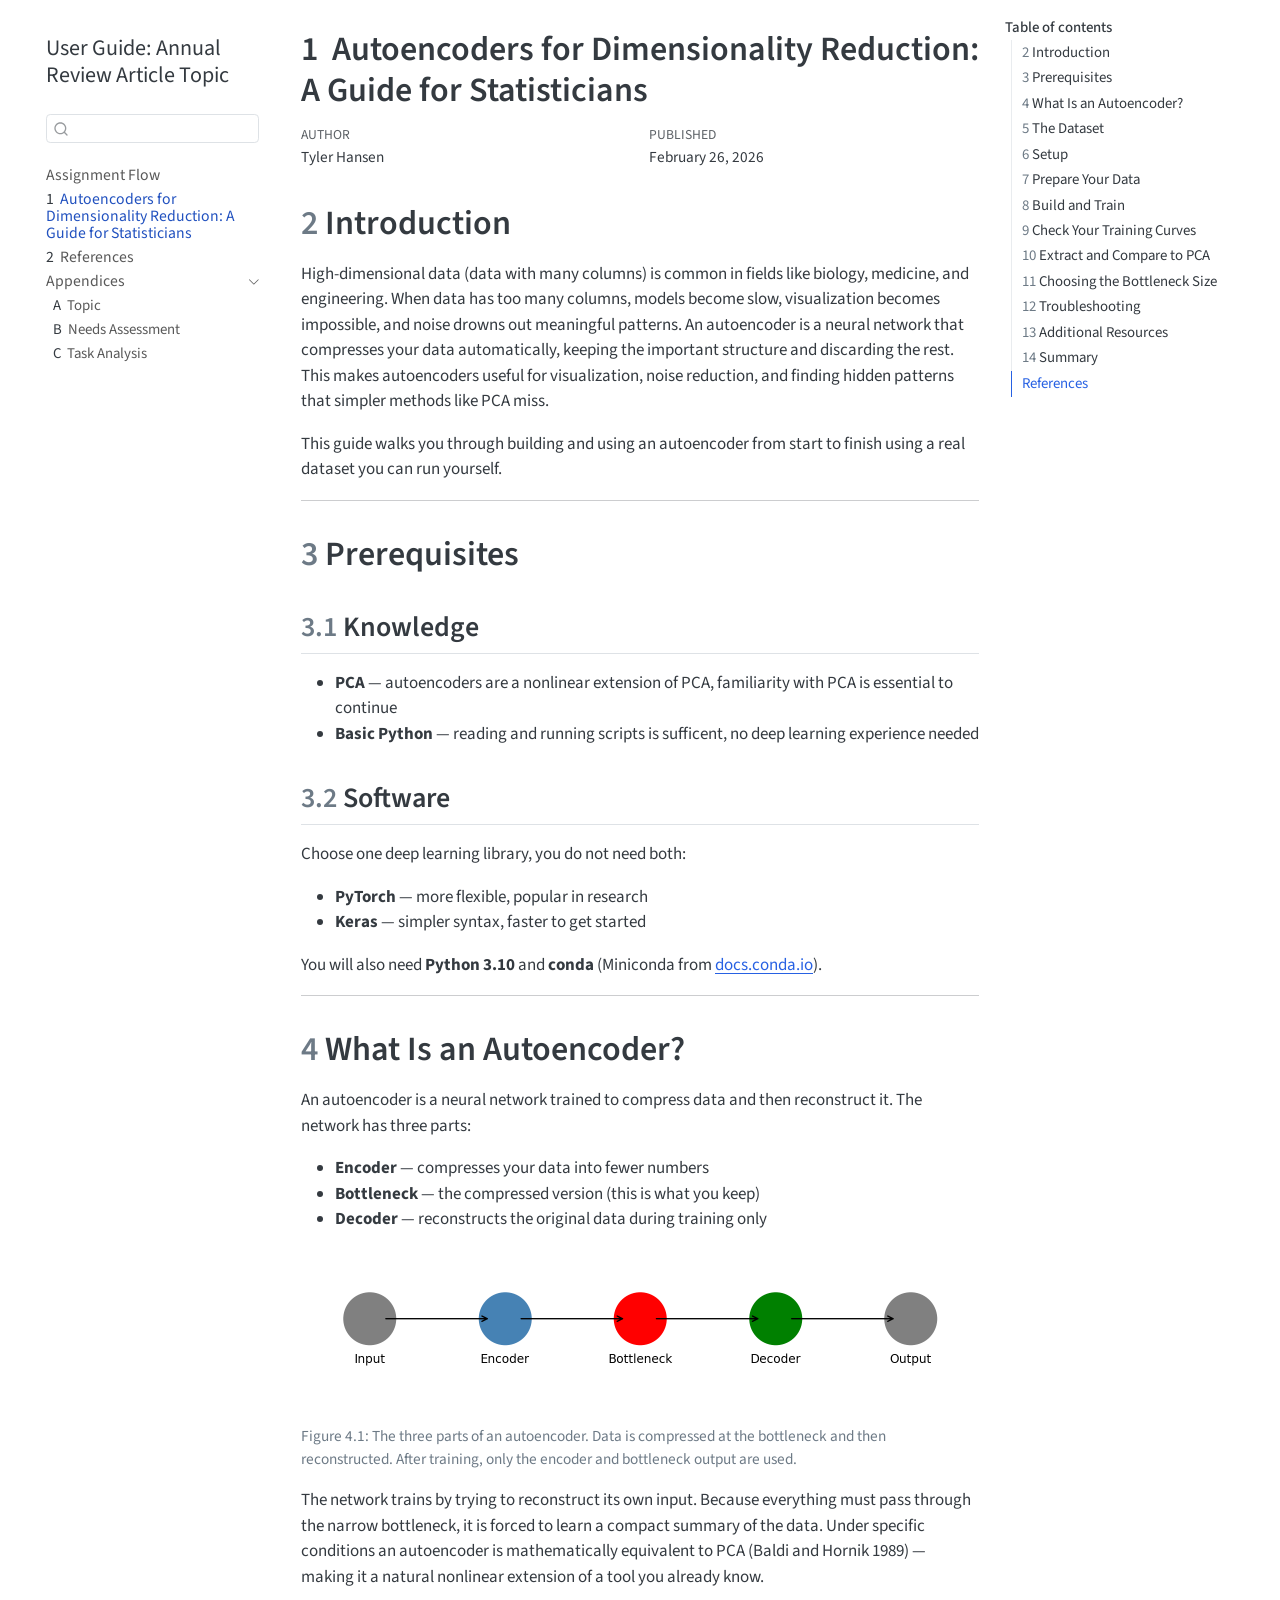
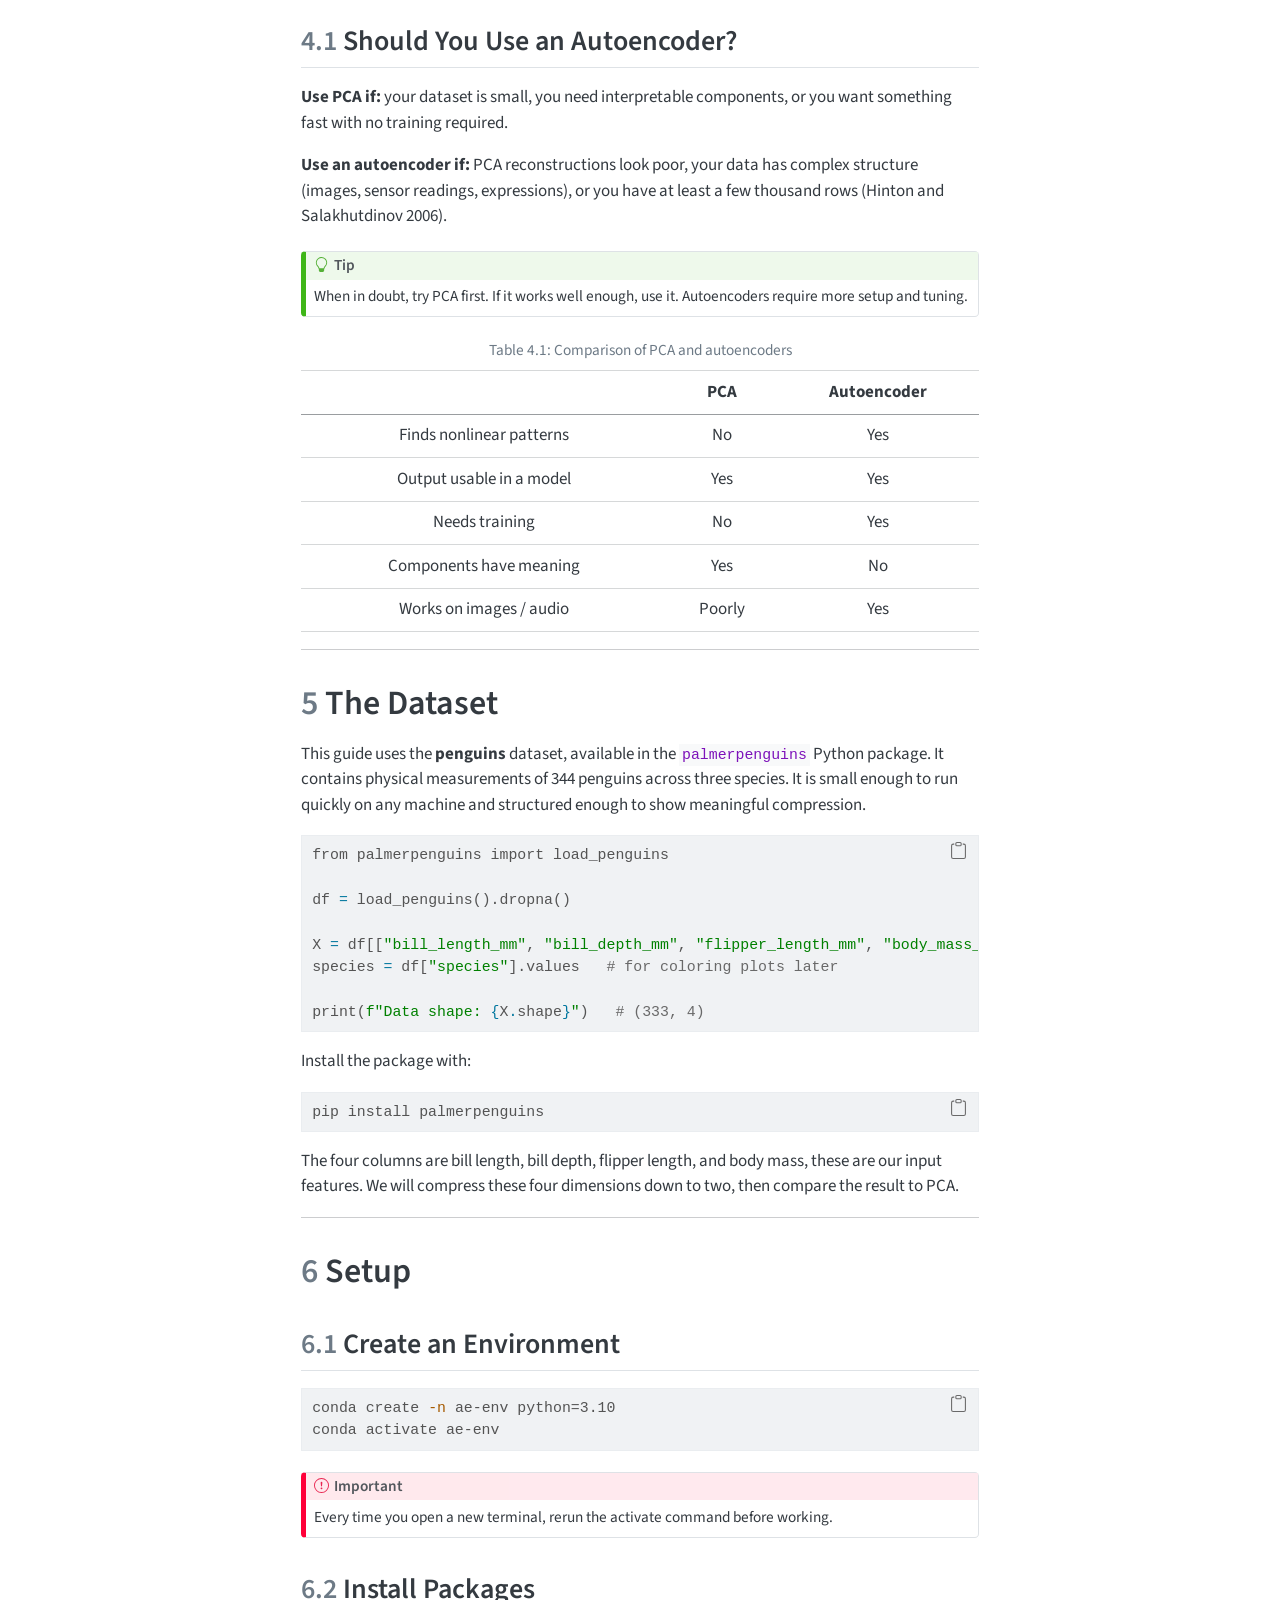
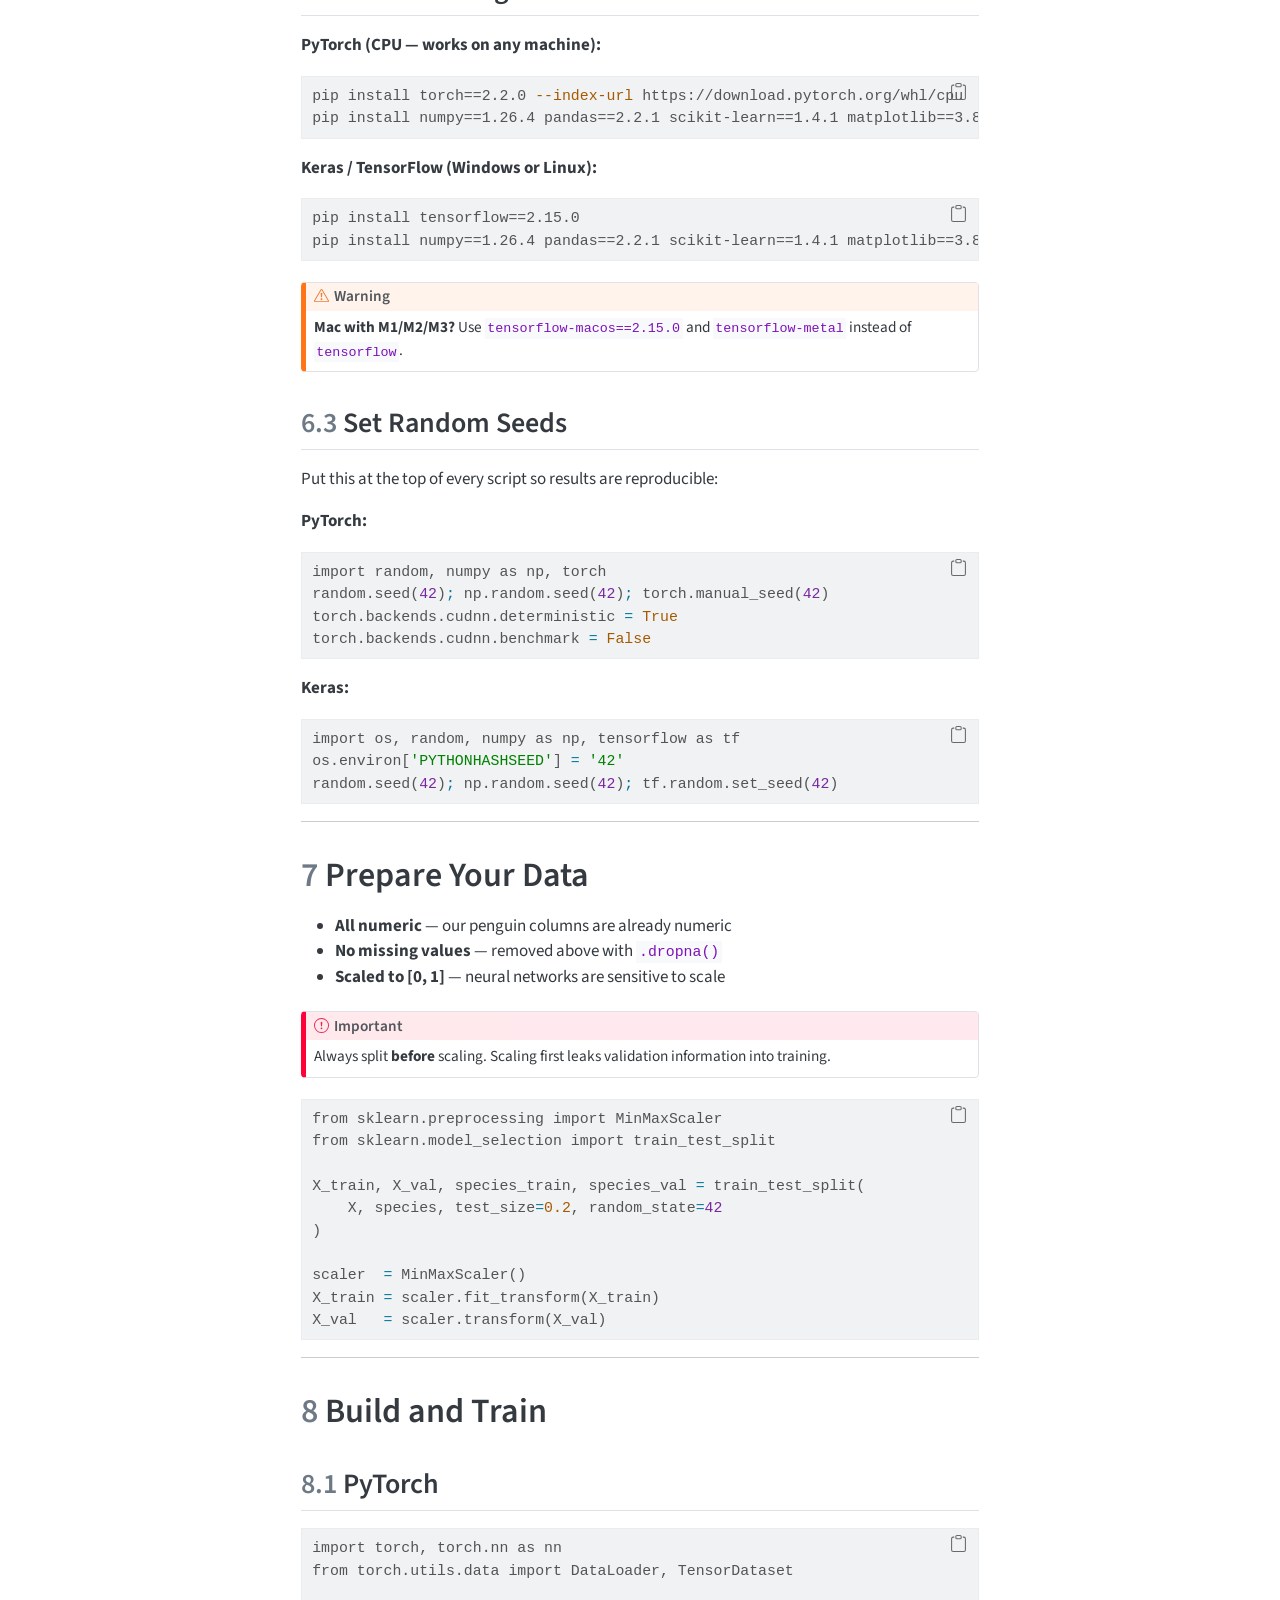
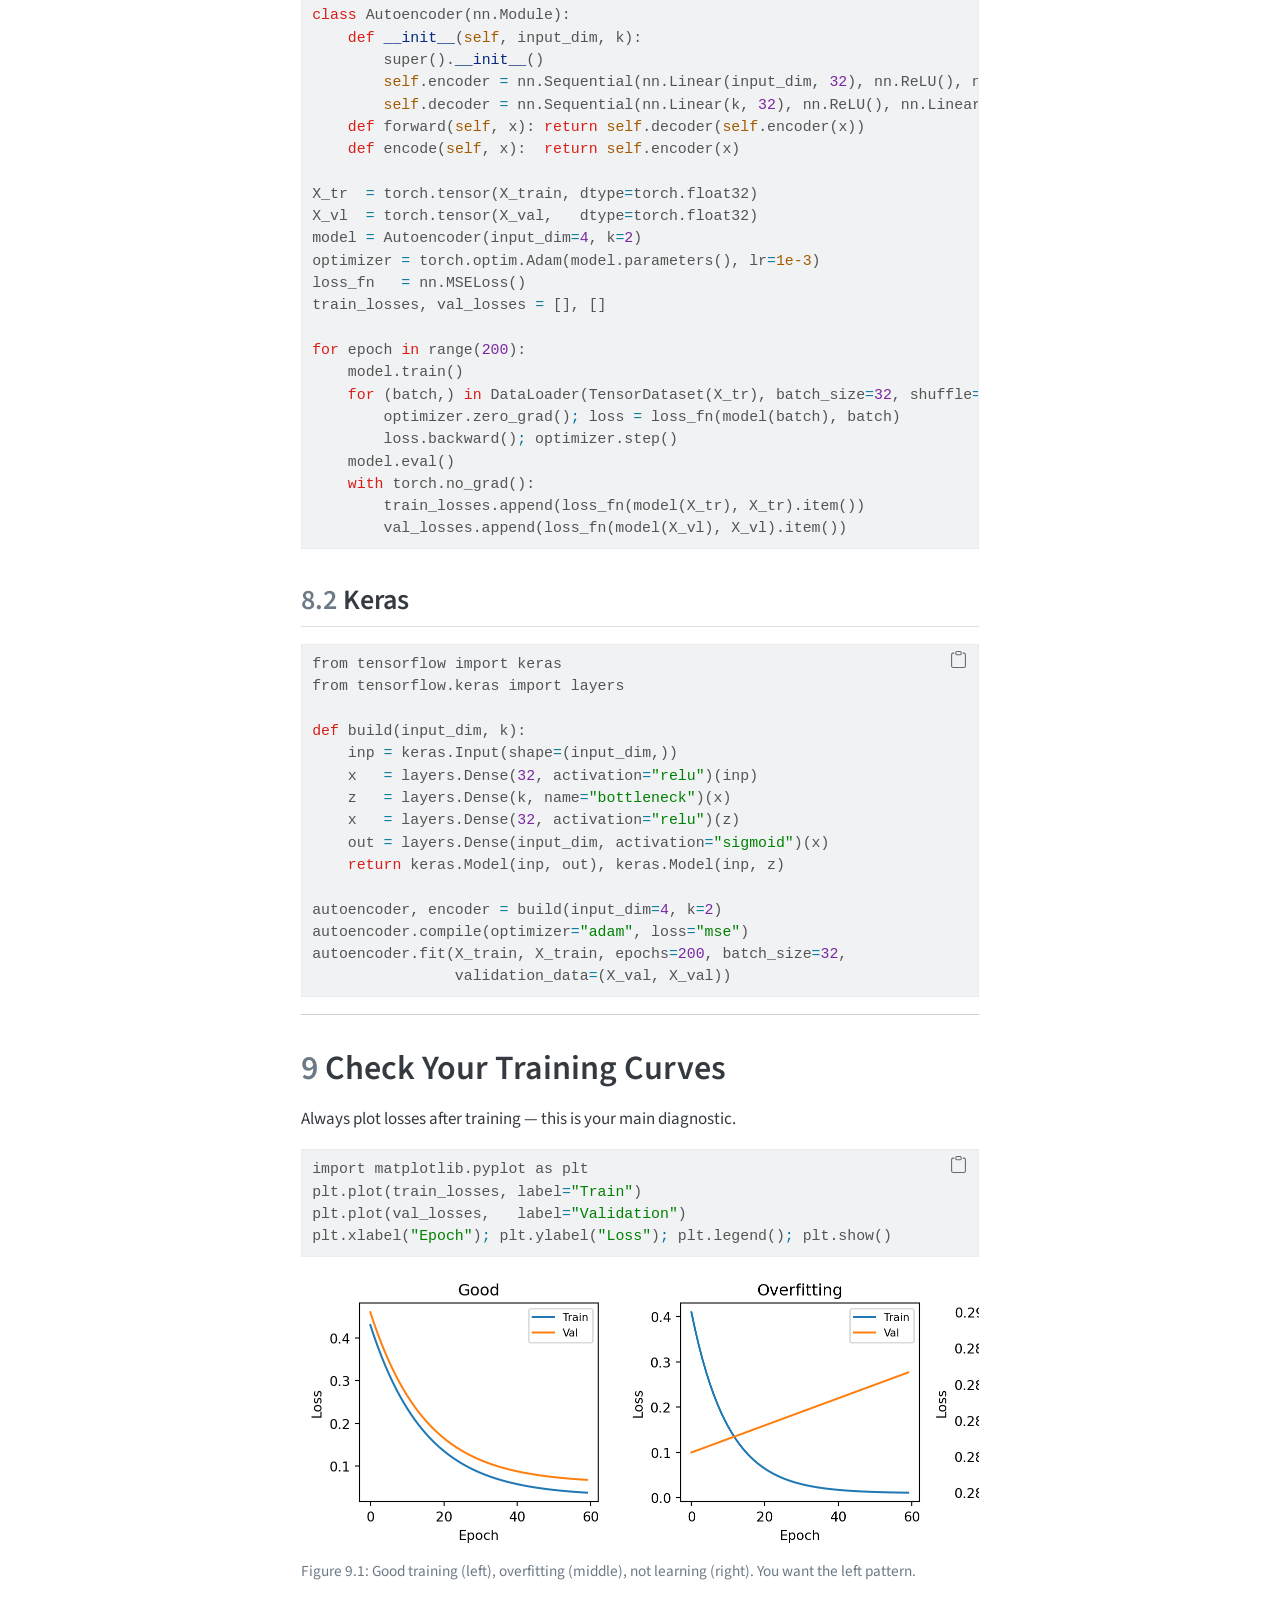
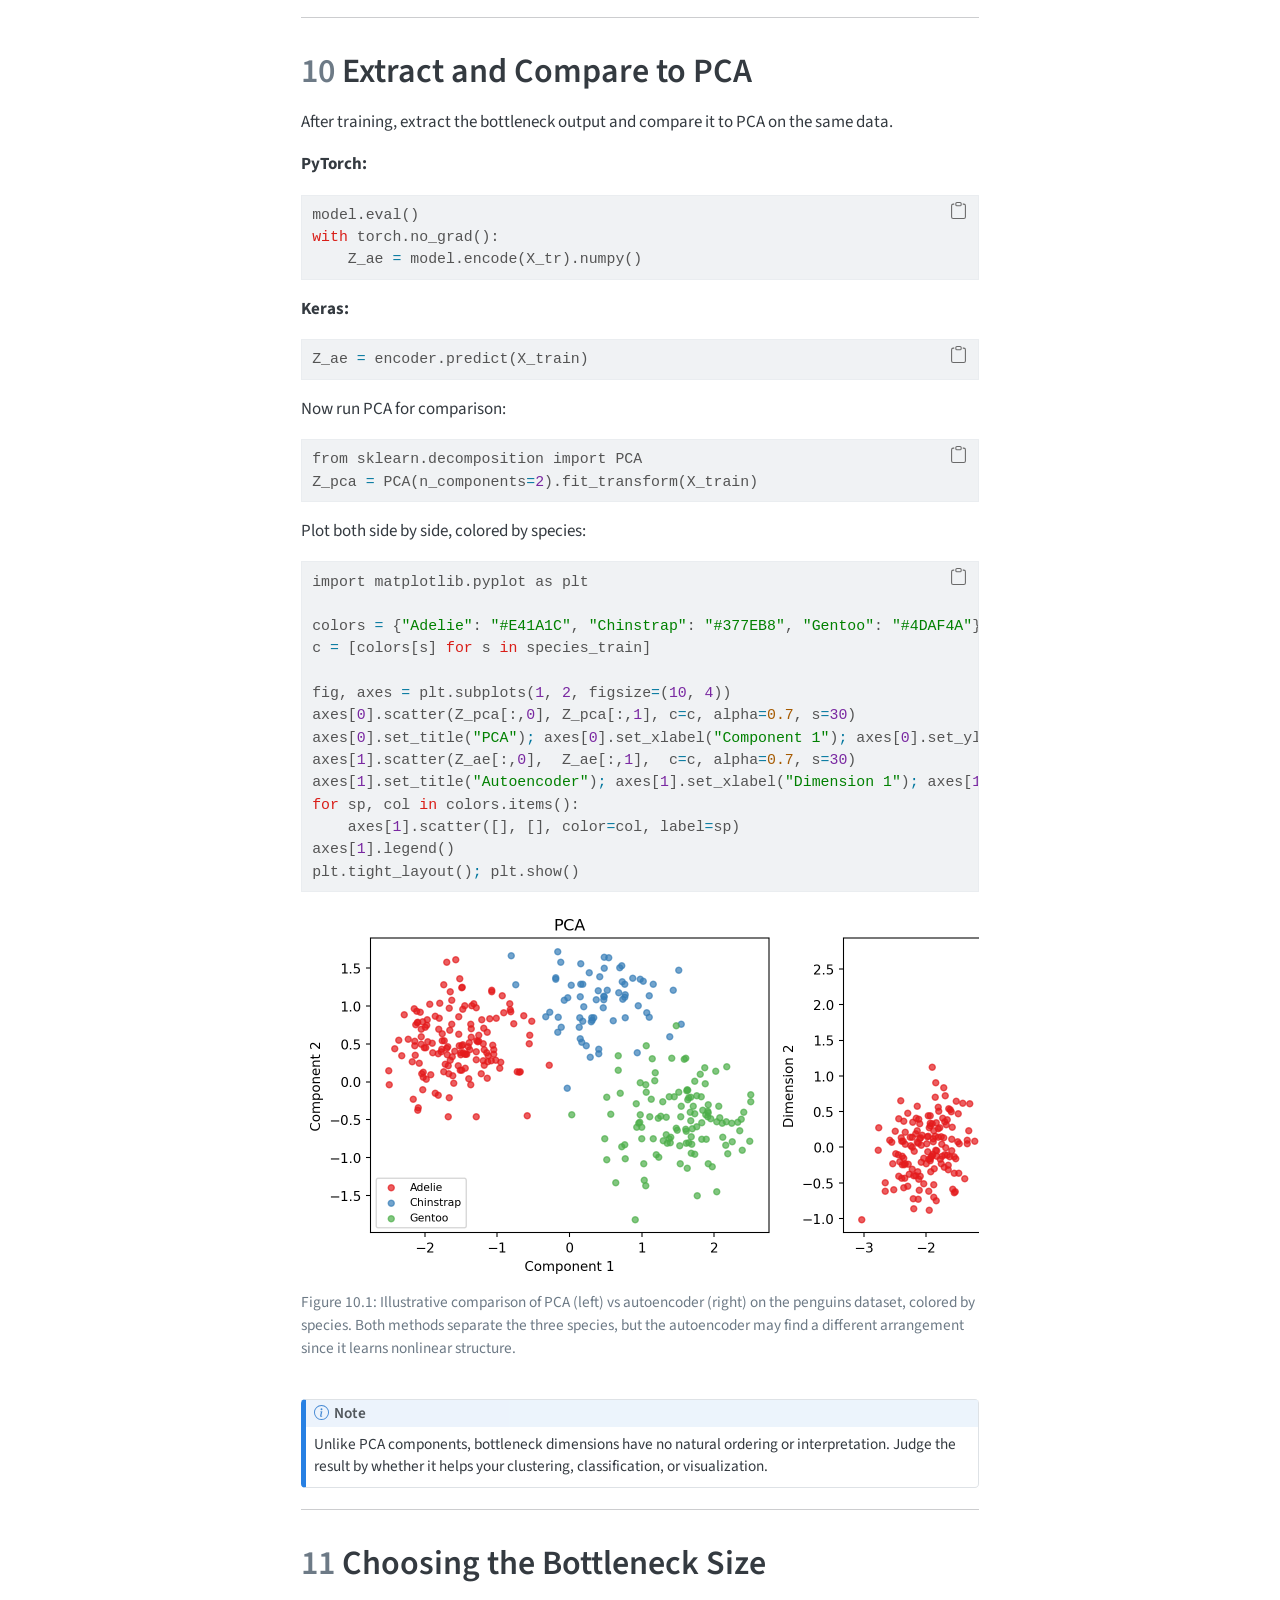
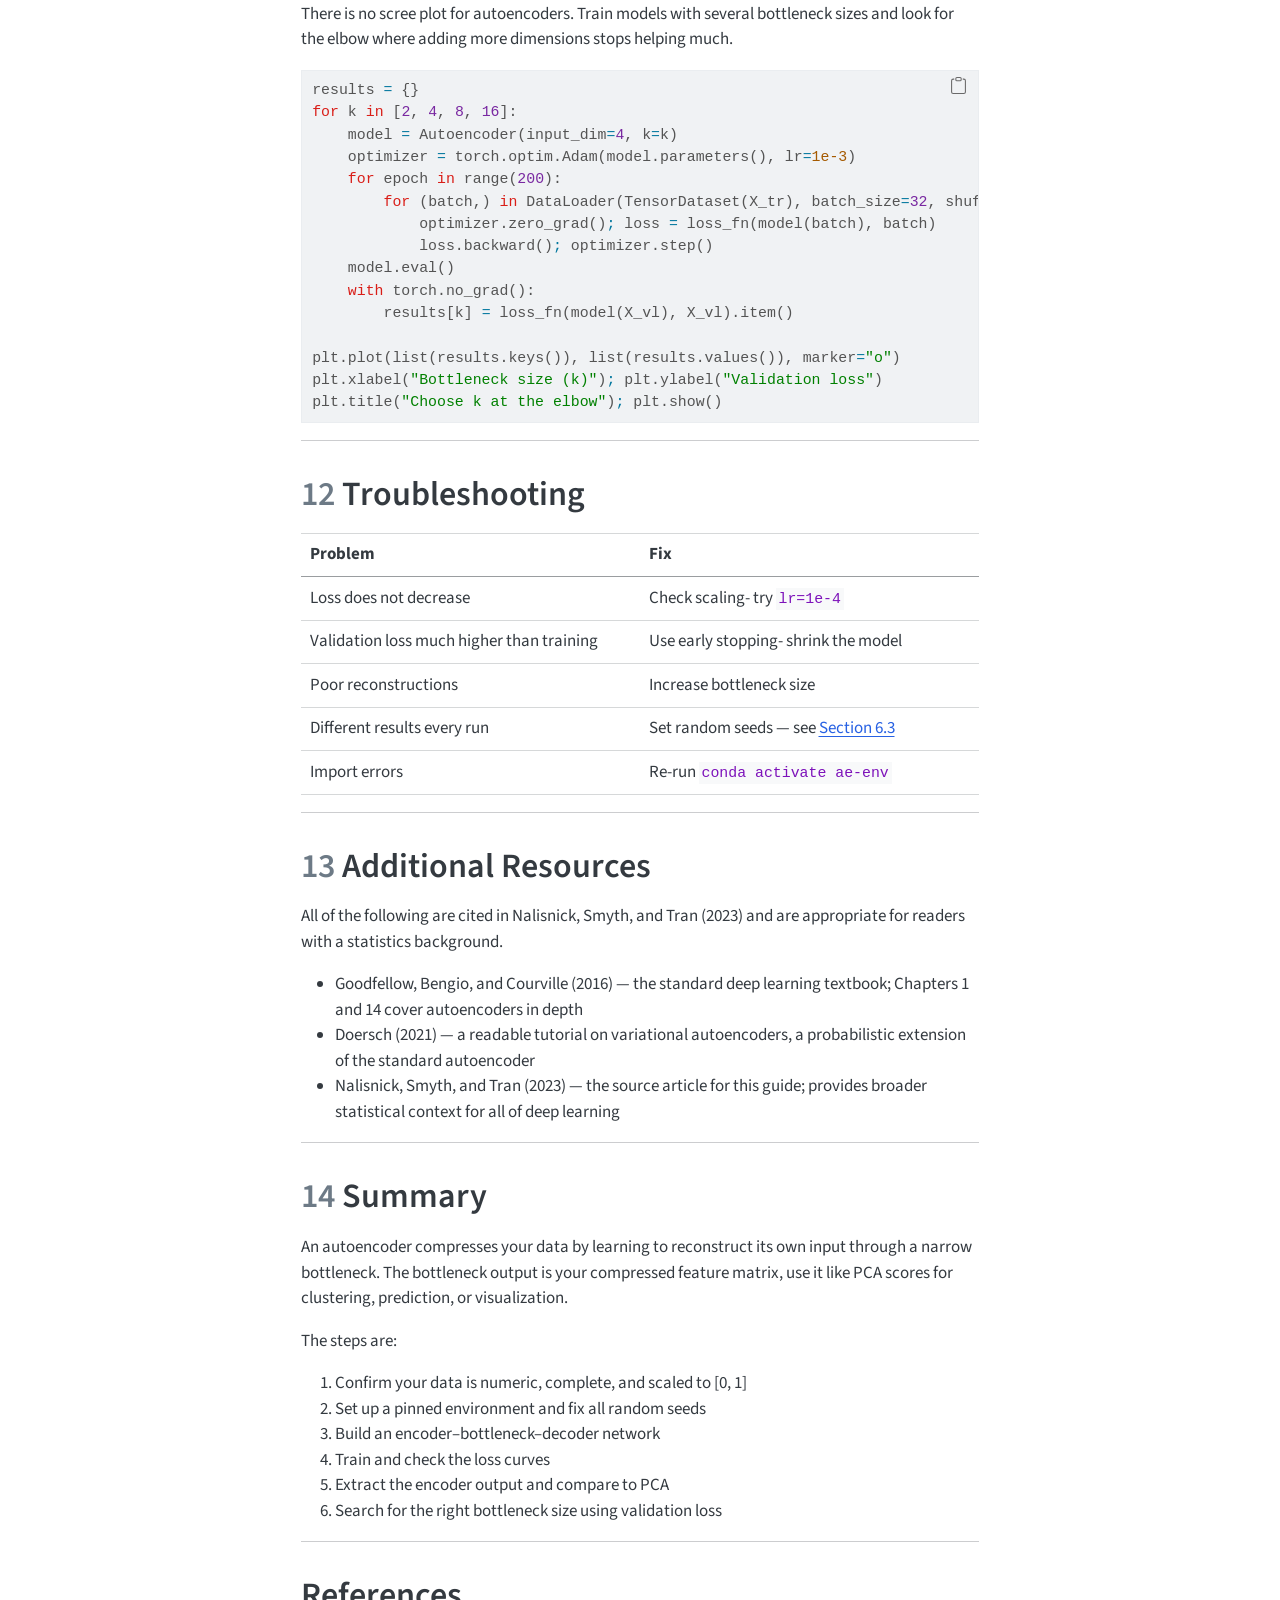
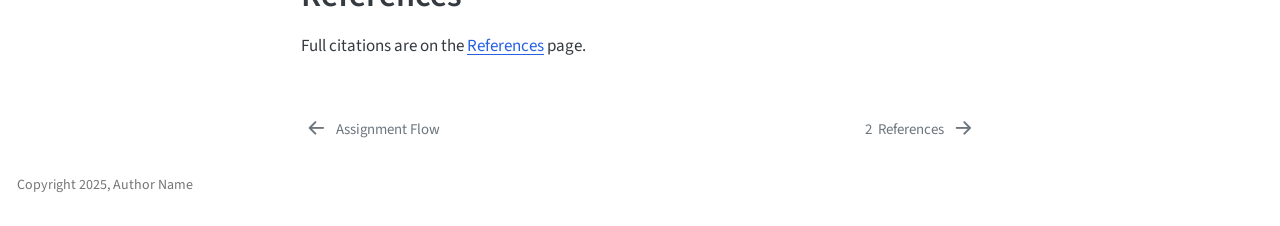
==== commit 9f7780a6: "User Guide" ====
--- a/docs/guide.html
+++ b/docs/guide.html
@@ -199,26 +199,35 @@
     <h2 id="toc-title">Table of contents</h2>
    
   <ul>
-  <li><a href="#what-is-an-autoencoder" id="toc-what-is-an-autoencoder" class="nav-link active" data-scroll-target="#what-is-an-autoencoder"><span class="header-section-number">2</span> What Is an Autoencoder?</a></li>
-  <li><a href="#should-you-use-an-autoencoder" id="toc-should-you-use-an-autoencoder" class="nav-link" data-scroll-target="#should-you-use-an-autoencoder"><span class="header-section-number">3</span> Should You Use an Autoencoder?</a></li>
-  <li><a href="#setup" id="toc-setup" class="nav-link" data-scroll-target="#setup"><span class="header-section-number">4</span> Setup</a>
+  <li><a href="#introduction" id="toc-introduction" class="nav-link active" data-scroll-target="#introduction"><span class="header-section-number">2</span> Introduction</a></li>
+  <li><a href="#prerequisites" id="toc-prerequisites" class="nav-link" data-scroll-target="#prerequisites"><span class="header-section-number">3</span> Prerequisites</a>
   <ul class="collapse">
-  <li><a href="#create-an-environment" id="toc-create-an-environment" class="nav-link" data-scroll-target="#create-an-environment"><span class="header-section-number">4.1</span> Create an Environment</a></li>
-  <li><a href="#install-packages" id="toc-install-packages" class="nav-link" data-scroll-target="#install-packages"><span class="header-section-number">4.2</span> Install Packages</a></li>
-  <li><a href="#save-and-share-your-versions" id="toc-save-and-share-your-versions" class="nav-link" data-scroll-target="#save-and-share-your-versions"><span class="header-section-number">4.3</span> Save and Share Your Versions</a></li>
-  <li><a href="#sec-seeds" id="toc-sec-seeds" class="nav-link" data-scroll-target="#sec-seeds"><span class="header-section-number">4.4</span> Set Random Seeds</a></li>
+  <li><a href="#knowledge" id="toc-knowledge" class="nav-link" data-scroll-target="#knowledge"><span class="header-section-number">3.1</span> Knowledge</a></li>
+  <li><a href="#software" id="toc-software" class="nav-link" data-scroll-target="#software"><span class="header-section-number">3.2</span> Software</a></li>
   </ul></li>
-  <li><a href="#prepare-your-data" id="toc-prepare-your-data" class="nav-link" data-scroll-target="#prepare-your-data"><span class="header-section-number">5</span> Prepare Your Data</a></li>
-  <li><a href="#build-and-train" id="toc-build-and-train" class="nav-link" data-scroll-target="#build-and-train"><span class="header-section-number">6</span> Build and Train</a>
+  <li><a href="#what-is-an-autoencoder" id="toc-what-is-an-autoencoder" class="nav-link" data-scroll-target="#what-is-an-autoencoder"><span class="header-section-number">4</span> What Is an Autoencoder?</a>
   <ul class="collapse">
-  <li><a href="#pytorch" id="toc-pytorch" class="nav-link" data-scroll-target="#pytorch"><span class="header-section-number">6.1</span> PyTorch</a></li>
-  <li><a href="#keras" id="toc-keras" class="nav-link" data-scroll-target="#keras"><span class="header-section-number">6.2</span> Keras</a></li>
+  <li><a href="#should-you-use-an-autoencoder" id="toc-should-you-use-an-autoencoder" class="nav-link" data-scroll-target="#should-you-use-an-autoencoder"><span class="header-section-number">4.1</span> Should You Use an Autoencoder?</a></li>
   </ul></li>
-  <li><a href="#check-your-training-curves" id="toc-check-your-training-curves" class="nav-link" data-scroll-target="#check-your-training-curves"><span class="header-section-number">7</span> Check Your Training Curves</a></li>
-  <li><a href="#extract-and-use-the-compressed-data" id="toc-extract-and-use-the-compressed-data" class="nav-link" data-scroll-target="#extract-and-use-the-compressed-data"><span class="header-section-number">8</span> Extract and Use the Compressed Data</a></li>
-  <li><a href="#choosing-the-bottleneck-size" id="toc-choosing-the-bottleneck-size" class="nav-link" data-scroll-target="#choosing-the-bottleneck-size"><span class="header-section-number">9</span> Choosing the Bottleneck Size</a></li>
-  <li><a href="#troubleshooting" id="toc-troubleshooting" class="nav-link" data-scroll-target="#troubleshooting"><span class="header-section-number">10</span> Troubleshooting</a></li>
-  <li><a href="#summary" id="toc-summary" class="nav-link" data-scroll-target="#summary"><span class="header-section-number">11</span> Summary</a></li>
+  <li><a href="#the-dataset" id="toc-the-dataset" class="nav-link" data-scroll-target="#the-dataset"><span class="header-section-number">5</span> The Dataset</a></li>
+  <li><a href="#setup" id="toc-setup" class="nav-link" data-scroll-target="#setup"><span class="header-section-number">6</span> Setup</a>
+  <ul class="collapse">
+  <li><a href="#create-an-environment" id="toc-create-an-environment" class="nav-link" data-scroll-target="#create-an-environment"><span class="header-section-number">6.1</span> Create an Environment</a></li>
+  <li><a href="#install-packages" id="toc-install-packages" class="nav-link" data-scroll-target="#install-packages"><span class="header-section-number">6.2</span> Install Packages</a></li>
+  <li><a href="#sec-seeds" id="toc-sec-seeds" class="nav-link" data-scroll-target="#sec-seeds"><span class="header-section-number">6.3</span> Set Random Seeds</a></li>
+  </ul></li>
+  <li><a href="#prepare-your-data" id="toc-prepare-your-data" class="nav-link" data-scroll-target="#prepare-your-data"><span class="header-section-number">7</span> Prepare Your Data</a></li>
+  <li><a href="#build-and-train" id="toc-build-and-train" class="nav-link" data-scroll-target="#build-and-train"><span class="header-section-number">8</span> Build and Train</a>
+  <ul class="collapse">
+  <li><a href="#pytorch" id="toc-pytorch" class="nav-link" data-scroll-target="#pytorch"><span class="header-section-number">8.1</span> PyTorch</a></li>
+  <li><a href="#keras" id="toc-keras" class="nav-link" data-scroll-target="#keras"><span class="header-section-number">8.2</span> Keras</a></li>
+  </ul></li>
+  <li><a href="#check-your-training-curves" id="toc-check-your-training-curves" class="nav-link" data-scroll-target="#check-your-training-curves"><span class="header-section-number">9</span> Check Your Training Curves</a></li>
+  <li><a href="#extract-and-compare-to-pca" id="toc-extract-and-compare-to-pca" class="nav-link" data-scroll-target="#extract-and-compare-to-pca"><span class="header-section-number">10</span> Extract and Compare to PCA</a></li>
+  <li><a href="#choosing-the-bottleneck-size" id="toc-choosing-the-bottleneck-size" class="nav-link" data-scroll-target="#choosing-the-bottleneck-size"><span class="header-section-number">11</span> Choosing the Bottleneck Size</a></li>
+  <li><a href="#troubleshooting" id="toc-troubleshooting" class="nav-link" data-scroll-target="#troubleshooting"><span class="header-section-number">12</span> Troubleshooting</a></li>
+  <li><a href="#additional-resources" id="toc-additional-resources" class="nav-link" data-scroll-target="#additional-resources"><span class="header-section-number">13</span> Additional Resources</a></li>
+  <li><a href="#summary" id="toc-summary" class="nav-link" data-scroll-target="#summary"><span class="header-section-number">14</span> Summary</a></li>
   <li><a href="#references" id="toc-references" class="nav-link" data-scroll-target="#references">References</a></li>
   </ul>
 </nav>
@@ -257,10 +266,35 @@
 </header>
 
 
-<section id="what-is-an-autoencoder" class="level1" data-number="2">
-<h1 data-number="2"><span class="header-section-number">2</span> What Is an Autoencoder?</h1>
-<p>You already know PCA: compress many columns into fewer that still capture the important patterns. An autoencoder does the same thing using a neural network — so it can find curved, nonlinear patterns that PCA cannot <span class="citation" data-cites="nalisnick2023">(Nalisnick, Smyth, and Tran 2023)</span>.</p>
-<p>The network has three parts:</p>
+<section id="introduction" class="level1" data-number="2">
+<h1 data-number="2"><span class="header-section-number">2</span> Introduction</h1>
+<p>High-dimensional data (data with many columns) is common in fields like biology, medicine, and engineering. When data has too many columns, models become slow, visualization becomes impossible, and noise drowns out meaningful patterns. An autoencoder is a neural network that compresses your data automatically, keeping the important structure and discarding the rest. This makes autoencoders useful for visualization, noise reduction, and finding hidden patterns that simpler methods like PCA miss.</p>
+<p>This guide walks you through building and using an autoencoder from start to finish using a real dataset you can run yourself.</p>
+<hr>
+</section>
+<section id="prerequisites" class="level1" data-number="3">
+<h1 data-number="3"><span class="header-section-number">3</span> Prerequisites</h1>
+<section id="knowledge" class="level2" data-number="3.1">
+<h2 data-number="3.1" class="anchored" data-anchor-id="knowledge"><span class="header-section-number">3.1</span> Knowledge</h2>
+<ul>
+<li><strong>PCA</strong> — autoencoders are a nonlinear extension of PCA, familiarity with PCA is essential to continue</li>
+<li><strong>Basic Python</strong> — reading and running scripts is sufficent, no deep learning experience needed</li>
+</ul>
+</section>
+<section id="software" class="level2" data-number="3.2">
+<h2 data-number="3.2" class="anchored" data-anchor-id="software"><span class="header-section-number">3.2</span> Software</h2>
+<p>Choose one deep learning library, you do not need both:</p>
+<ul>
+<li><strong>PyTorch</strong> — more flexible, popular in research</li>
+<li><strong>Keras</strong> — simpler syntax, faster to get started</li>
+</ul>
+<p>You will also need <strong>Python 3.10</strong> and <strong>conda</strong> (Miniconda from <a href="https://docs.conda.io/en/latest/miniconda.html">docs.conda.io</a>).</p>
+<hr>
+</section>
+</section>
+<section id="what-is-an-autoencoder" class="level1" data-number="4">
+<h1 data-number="4"><span class="header-section-number">4</span> What Is an Autoencoder?</h1>
+<p>An autoencoder is a neural network trained to compress data and then reconstruct it. The network has three parts:</p>
 <ul>
 <li><strong>Encoder</strong> — compresses your data into fewer numbers</li>
 <li><strong>Bottleneck</strong> — the compressed version (this is what you keep)</li>
@@ -274,20 +308,17 @@
 <img src="guide_files/figure-html/fig-arch-output-1.png" width="614" height="167" class="figure-img">
 </div>
 <figcaption class="quarto-float-caption-bottom quarto-float-caption quarto-float-fig" id="fig-arch-caption-0ceaefa1-69ba-4598-a22c-09a6ac19f8ca">
-Figure&nbsp;2.1: The three parts of an autoencoder.
+Figure&nbsp;4.1: The three parts of an autoencoder. Data is compressed at the bottleneck and then reconstructed. After training, only the encoder and bottleneck output are used.
 </figcaption>
 </figure>
 </div>
 </div>
 </div>
-<p>The network trains by trying to reconstruct its own input. Because everything must pass through the narrow bottleneck, it is forced to learn a compact summary of the data.</p>
-<hr>
-</section>
-<section id="should-you-use-an-autoencoder" class="level1" data-number="3">
-<h1 data-number="3"><span class="header-section-number">3</span> Should You Use an Autoencoder?</h1>
-<p><strong>Use PCA if:</strong> your dataset is small, you need interpretable components, or you want something fast with no training.</p>
-<p><strong>Use an autoencoder if:</strong> PCA reconstructions look poor, your data is complex (images, sensor readings), or you have at least a few thousand rows.</p>
-<p><strong>Use t-SNE or UMAP <span class="citation" data-cites="mcinnes2018">(McInnes et al. 2018)</span> if:</strong> your only goal is a 2D or 3D visualization.</p>
+<p>The network trains by trying to reconstruct its own input. Because everything must pass through the narrow bottleneck, it is forced to learn a compact summary of the data. Under specific conditions an autoencoder is mathematically equivalent to PCA <span class="citation" data-cites="baldi1989">(Baldi and Hornik 1989)</span> — making it a natural nonlinear extension of a tool you already know.</p>
+<section id="should-you-use-an-autoencoder" class="level2" data-number="4.1">
+<h2 data-number="4.1" class="anchored" data-anchor-id="should-you-use-an-autoencoder"><span class="header-section-number">4.1</span> Should You Use an Autoencoder?</h2>
+<p><strong>Use PCA if:</strong> your dataset is small, you need interpretable components, or you want something fast with no training required.</p>
+<p><strong>Use an autoencoder if:</strong> PCA reconstructions look poor, your data has complex structure (images, sensor readings, expressions), or you have at least a few thousand rows <span class="citation" data-cites="hinton2006">(Hinton and Salakhutdinov 2006)</span>.</p>
 <div class="callout callout-style-default callout-tip callout-titled">
 <div class="callout-header d-flex align-content-center">
 <div class="callout-icon-container">
@@ -298,13 +329,13 @@
 </div>
 </div>
 <div class="callout-body-container callout-body">
-<p>When in doubt, try PCA first. If it works, use it.</p>
+<p>When in doubt, try PCA first. If it works well enough, use it. Autoencoders require more setup and tuning.</p>
 </div>
 </div>
 <div id="tbl-comparison" class="quarto-float quarto-figure quarto-figure-center anchored">
 <figure class="quarto-float quarto-float-tbl figure">
 <figcaption class="quarto-float-caption-top quarto-float-caption quarto-float-tbl" id="tbl-comparison-caption-0ceaefa1-69ba-4598-a22c-09a6ac19f8ca">
-Table&nbsp;3.1: Comparison of dimensionality reduction methods
+Table&nbsp;4.1: Comparison of PCA and autoencoders
 </figcaption>
 <div aria-describedby="tbl-comparison-caption-0ceaefa1-69ba-4598-a22c-09a6ac19f8ca">
 <table class="caption-top table">
@@ -312,7 +343,6 @@
 <tr class="header">
 <th></th>
 <th>PCA</th>
-<th>t-SNE / UMAP</th>
 <th>Autoencoder</th>
 </tr>
 </thead>
@@ -321,17 +351,14 @@
 <td>Finds nonlinear patterns</td>
 <td>No</td>
 <td>Yes</td>
-<td>Yes</td>
 </tr>
 <tr class="even">
 <td>Output usable in a model</td>
 <td>Yes</td>
-<td>No</td>
 <td>Yes</td>
 </tr>
 <tr class="odd">
 <td>Needs training</td>
-<td>No</td>
 <td>No</td>
 <td>Yes</td>
 </tr>
@@ -339,7 +366,11 @@
 <td>Components have meaning</td>
 <td>Yes</td>
 <td>No</td>
-<td>No</td>
+</tr>
+<tr class="odd">
+<td>Works on images / audio</td>
+<td>Poorly</td>
+<td>Yes</td>
 </tr>
 </tbody>
 </table>
@@ -348,12 +379,29 @@
 </div>
 <hr>
 </section>
-<section id="setup" class="level1" data-number="4">
-<h1 data-number="4"><span class="header-section-number">4</span> Setup</h1>
-<section id="create-an-environment" class="level2" data-number="4.1">
-<h2 data-number="4.1" class="anchored" data-anchor-id="create-an-environment"><span class="header-section-number">4.1</span> Create an Environment</h2>
-<div class="sourceCode" id="cb1"><pre class="sourceCode bash code-with-copy"><code class="sourceCode bash"><span id="cb1-1"><a href="#cb1-1" aria-hidden="true" tabindex="-1"></a><span class="ex">conda</span> create <span class="at">-n</span> ae-env python=3.10</span>
-<span id="cb1-2"><a href="#cb1-2" aria-hidden="true" tabindex="-1"></a><span class="ex">conda</span> activate ae-env</span></code><button title="Copy to Clipboard" class="code-copy-button"><i class="bi"></i></button></pre></div>
+</section>
+<section id="the-dataset" class="level1" data-number="5">
+<h1 data-number="5"><span class="header-section-number">5</span> The Dataset</h1>
+<p>This guide uses the <strong>penguins</strong> dataset, available in the <code>palmerpenguins</code> Python package. It contains physical measurements of 344 penguins across three species. It is small enough to run quickly on any machine and structured enough to show meaningful compression.</p>
+<div class="sourceCode" id="cb1"><pre class="sourceCode python code-with-copy"><code class="sourceCode python"><span id="cb1-1"><a href="#cb1-1" aria-hidden="true" tabindex="-1"></a><span class="im">from</span> palmerpenguins <span class="im">import</span> load_penguins</span>
+<span id="cb1-2"><a href="#cb1-2" aria-hidden="true" tabindex="-1"></a></span>
+<span id="cb1-3"><a href="#cb1-3" aria-hidden="true" tabindex="-1"></a>df <span class="op">=</span> load_penguins().dropna()</span>
+<span id="cb1-4"><a href="#cb1-4" aria-hidden="true" tabindex="-1"></a></span>
+<span id="cb1-5"><a href="#cb1-5" aria-hidden="true" tabindex="-1"></a>X <span class="op">=</span> df[[<span class="st">"bill_length_mm"</span>, <span class="st">"bill_depth_mm"</span>, <span class="st">"flipper_length_mm"</span>, <span class="st">"body_mass_g"</span>]].values</span>
+<span id="cb1-6"><a href="#cb1-6" aria-hidden="true" tabindex="-1"></a>species <span class="op">=</span> df[<span class="st">"species"</span>].values   <span class="co"># for coloring plots later</span></span>
+<span id="cb1-7"><a href="#cb1-7" aria-hidden="true" tabindex="-1"></a></span>
+<span id="cb1-8"><a href="#cb1-8" aria-hidden="true" tabindex="-1"></a><span class="bu">print</span>(<span class="ss">f"Data shape: </span><span class="sc">{</span>X<span class="sc">.</span>shape<span class="sc">}</span><span class="ss">"</span>)   <span class="co"># (333, 4)</span></span></code><button title="Copy to Clipboard" class="code-copy-button"><i class="bi"></i></button></pre></div>
+<p>Install the package with:</p>
+<div class="sourceCode" id="cb2"><pre class="sourceCode bash code-with-copy"><code class="sourceCode bash"><span id="cb2-1"><a href="#cb2-1" aria-hidden="true" tabindex="-1"></a><span class="ex">pip</span> install palmerpenguins</span></code><button title="Copy to Clipboard" class="code-copy-button"><i class="bi"></i></button></pre></div>
+<p>The four columns are bill length, bill depth, flipper length, and body mass, these are our input features. We will compress these four dimensions down to two, then compare the result to PCA.</p>
+<hr>
+</section>
+<section id="setup" class="level1" data-number="6">
+<h1 data-number="6"><span class="header-section-number">6</span> Setup</h1>
+<section id="create-an-environment" class="level2" data-number="6.1">
+<h2 data-number="6.1" class="anchored" data-anchor-id="create-an-environment"><span class="header-section-number">6.1</span> Create an Environment</h2>
+<div class="sourceCode" id="cb3"><pre class="sourceCode bash code-with-copy"><code class="sourceCode bash"><span id="cb3-1"><a href="#cb3-1" aria-hidden="true" tabindex="-1"></a><span class="ex">conda</span> create <span class="at">-n</span> ae-env python=3.10</span>
+<span id="cb3-2"><a href="#cb3-2" aria-hidden="true" tabindex="-1"></a><span class="ex">conda</span> activate ae-env</span></code><button title="Copy to Clipboard" class="code-copy-button"><i class="bi"></i></button></pre></div>
 <div class="callout callout-style-default callout-important callout-titled">
 <div class="callout-header d-flex align-content-center">
 <div class="callout-icon-container">
@@ -364,18 +412,18 @@
 </div>
 </div>
 <div class="callout-body-container callout-body">
-<p>Every time you open a new terminal, re-run the activate command before working.</p>
-</div>
-</div>
-</section>
-<section id="install-packages" class="level2" data-number="4.2">
-<h2 data-number="4.2" class="anchored" data-anchor-id="install-packages"><span class="header-section-number">4.2</span> Install Packages</h2>
+<p>Every time you open a new terminal, rerun the activate command before working.</p>
+</div>
+</div>
+</section>
+<section id="install-packages" class="level2" data-number="6.2">
+<h2 data-number="6.2" class="anchored" data-anchor-id="install-packages"><span class="header-section-number">6.2</span> Install Packages</h2>
 <p><strong>PyTorch (CPU — works on any machine):</strong></p>
-<div class="sourceCode" id="cb2"><pre class="sourceCode bash code-with-copy"><code class="sourceCode bash"><span id="cb2-1"><a href="#cb2-1" aria-hidden="true" tabindex="-1"></a><span class="ex">pip</span> install torch==2.2.0 <span class="at">--index-url</span> https://download.pytorch.org/whl/cpu</span>
-<span id="cb2-2"><a href="#cb2-2" aria-hidden="true" tabindex="-1"></a><span class="ex">pip</span> install numpy==1.26.4 pandas==2.2.1 scikit-learn==1.4.1 matplotlib==3.8.3</span></code><button title="Copy to Clipboard" class="code-copy-button"><i class="bi"></i></button></pre></div>
+<div class="sourceCode" id="cb4"><pre class="sourceCode bash code-with-copy"><code class="sourceCode bash"><span id="cb4-1"><a href="#cb4-1" aria-hidden="true" tabindex="-1"></a><span class="ex">pip</span> install torch==2.2.0 <span class="at">--index-url</span> https://download.pytorch.org/whl/cpu</span>
+<span id="cb4-2"><a href="#cb4-2" aria-hidden="true" tabindex="-1"></a><span class="ex">pip</span> install numpy==1.26.4 pandas==2.2.1 scikit-learn==1.4.1 matplotlib==3.8.3 palmerpenguins</span></code><button title="Copy to Clipboard" class="code-copy-button"><i class="bi"></i></button></pre></div>
 <p><strong>Keras / TensorFlow (Windows or Linux):</strong></p>
-<div class="sourceCode" id="cb3"><pre class="sourceCode bash code-with-copy"><code class="sourceCode bash"><span id="cb3-1"><a href="#cb3-1" aria-hidden="true" tabindex="-1"></a><span class="ex">pip</span> install tensorflow==2.15.0</span>
-<span id="cb3-2"><a href="#cb3-2" aria-hidden="true" tabindex="-1"></a><span class="ex">pip</span> install numpy==1.26.4 pandas==2.2.1 scikit-learn==1.4.1 matplotlib==3.8.3</span></code><button title="Copy to Clipboard" class="code-copy-button"><i class="bi"></i></button></pre></div>
+<div class="sourceCode" id="cb5"><pre class="sourceCode bash code-with-copy"><code class="sourceCode bash"><span id="cb5-1"><a href="#cb5-1" aria-hidden="true" tabindex="-1"></a><span class="ex">pip</span> install tensorflow==2.15.0</span>
+<span id="cb5-2"><a href="#cb5-2" aria-hidden="true" tabindex="-1"></a><span class="ex">pip</span> install numpy==1.26.4 pandas==2.2.1 scikit-learn==1.4.1 matplotlib==3.8.3 palmerpenguins</span></code><button title="Copy to Clipboard" class="code-copy-button"><i class="bi"></i></button></pre></div>
 <div class="callout callout-style-default callout-warning callout-titled">
 <div class="callout-header d-flex align-content-center">
 <div class="callout-icon-container">
@@ -386,35 +434,30 @@
 </div>
 </div>
 <div class="callout-body-container callout-body">
-<p><strong>Mac with M1/M2/M3?</strong> Use <code>tensorflow-macos==2.15.0</code> and <code>tensorflow-metal</code> instead.</p>
-</div>
-</div>
-</section>
-<section id="save-and-share-your-versions" class="level2" data-number="4.3">
-<h2 data-number="4.3" class="anchored" data-anchor-id="save-and-share-your-versions"><span class="header-section-number">4.3</span> Save and Share Your Versions</h2>
-<div class="sourceCode" id="cb4"><pre class="sourceCode bash code-with-copy"><code class="sourceCode bash"><span id="cb4-1"><a href="#cb4-1" aria-hidden="true" tabindex="-1"></a><span class="ex">pip</span> freeze <span class="op">&gt;</span> requirements.txt</span></code><button title="Copy to Clipboard" class="code-copy-button"><i class="bi"></i></button></pre></div>
-<p>Anyone reproducing your work runs <code>pip install -r requirements.txt</code> to get the exact same setup.</p>
-</section>
-<section id="sec-seeds" class="level2" data-number="4.4">
-<h2 data-number="4.4" class="anchored" data-anchor-id="sec-seeds"><span class="header-section-number">4.4</span> Set Random Seeds</h2>
-<p>Put this at the top of every script:</p>
+<p><strong>Mac with M1/M2/M3?</strong> Use <code>tensorflow-macos==2.15.0</code> and <code>tensorflow-metal</code> instead of <code>tensorflow</code>.</p>
+</div>
+</div>
+</section>
+<section id="sec-seeds" class="level2" data-number="6.3">
+<h2 data-number="6.3" class="anchored" data-anchor-id="sec-seeds"><span class="header-section-number">6.3</span> Set Random Seeds</h2>
+<p>Put this at the top of every script so results are reproducible:</p>
 <p><strong>PyTorch:</strong></p>
-<div class="sourceCode" id="cb5"><pre class="sourceCode python code-with-copy"><code class="sourceCode python"><span id="cb5-1"><a href="#cb5-1" aria-hidden="true" tabindex="-1"></a><span class="im">import</span> random, numpy <span class="im">as</span> np, torch</span>
-<span id="cb5-2"><a href="#cb5-2" aria-hidden="true" tabindex="-1"></a>random.seed(<span class="dv">42</span>)<span class="op">;</span> np.random.seed(<span class="dv">42</span>)<span class="op">;</span> torch.manual_seed(<span class="dv">42</span>)</span>
-<span id="cb5-3"><a href="#cb5-3" aria-hidden="true" tabindex="-1"></a>torch.backends.cudnn.deterministic <span class="op">=</span> <span class="va">True</span></span>
-<span id="cb5-4"><a href="#cb5-4" aria-hidden="true" tabindex="-1"></a>torch.backends.cudnn.benchmark <span class="op">=</span> <span class="va">False</span></span></code><button title="Copy to Clipboard" class="code-copy-button"><i class="bi"></i></button></pre></div>
+<div class="sourceCode" id="cb6"><pre class="sourceCode python code-with-copy"><code class="sourceCode python"><span id="cb6-1"><a href="#cb6-1" aria-hidden="true" tabindex="-1"></a><span class="im">import</span> random, numpy <span class="im">as</span> np, torch</span>
+<span id="cb6-2"><a href="#cb6-2" aria-hidden="true" tabindex="-1"></a>random.seed(<span class="dv">42</span>)<span class="op">;</span> np.random.seed(<span class="dv">42</span>)<span class="op">;</span> torch.manual_seed(<span class="dv">42</span>)</span>
+<span id="cb6-3"><a href="#cb6-3" aria-hidden="true" tabindex="-1"></a>torch.backends.cudnn.deterministic <span class="op">=</span> <span class="va">True</span></span>
+<span id="cb6-4"><a href="#cb6-4" aria-hidden="true" tabindex="-1"></a>torch.backends.cudnn.benchmark <span class="op">=</span> <span class="va">False</span></span></code><button title="Copy to Clipboard" class="code-copy-button"><i class="bi"></i></button></pre></div>
 <p><strong>Keras:</strong></p>
-<div class="sourceCode" id="cb6"><pre class="sourceCode python code-with-copy"><code class="sourceCode python"><span id="cb6-1"><a href="#cb6-1" aria-hidden="true" tabindex="-1"></a><span class="im">import</span> os, random, numpy <span class="im">as</span> np, tensorflow <span class="im">as</span> tf</span>
-<span id="cb6-2"><a href="#cb6-2" aria-hidden="true" tabindex="-1"></a>os.environ[<span class="st">'PYTHONHASHSEED'</span>] <span class="op">=</span> <span class="st">'42'</span></span>
-<span id="cb6-3"><a href="#cb6-3" aria-hidden="true" tabindex="-1"></a>random.seed(<span class="dv">42</span>)<span class="op">;</span> np.random.seed(<span class="dv">42</span>)<span class="op">;</span> tf.random.set_seed(<span class="dv">42</span>)</span></code><button title="Copy to Clipboard" class="code-copy-button"><i class="bi"></i></button></pre></div>
-<hr>
-</section>
-</section>
-<section id="prepare-your-data" class="level1" data-number="5">
-<h1 data-number="5"><span class="header-section-number">5</span> Prepare Your Data</h1>
+<div class="sourceCode" id="cb7"><pre class="sourceCode python code-with-copy"><code class="sourceCode python"><span id="cb7-1"><a href="#cb7-1" aria-hidden="true" tabindex="-1"></a><span class="im">import</span> os, random, numpy <span class="im">as</span> np, tensorflow <span class="im">as</span> tf</span>
+<span id="cb7-2"><a href="#cb7-2" aria-hidden="true" tabindex="-1"></a>os.environ[<span class="st">'PYTHONHASHSEED'</span>] <span class="op">=</span> <span class="st">'42'</span></span>
+<span id="cb7-3"><a href="#cb7-3" aria-hidden="true" tabindex="-1"></a>random.seed(<span class="dv">42</span>)<span class="op">;</span> np.random.seed(<span class="dv">42</span>)<span class="op">;</span> tf.random.set_seed(<span class="dv">42</span>)</span></code><button title="Copy to Clipboard" class="code-copy-button"><i class="bi"></i></button></pre></div>
+<hr>
+</section>
+</section>
+<section id="prepare-your-data" class="level1" data-number="7">
+<h1 data-number="7"><span class="header-section-number">7</span> Prepare Your Data</h1>
 <ul>
-<li><strong>All numeric</strong> — encode categorical columns first</li>
-<li><strong>No missing values</strong> — impute before training</li>
+<li><strong>All numeric</strong> — our penguin columns are already numeric</li>
+<li><strong>No missing values</strong> — removed above with <code>.dropna()</code></li>
 <li><strong>Scaled to [0, 1]</strong> — neural networks are sensitive to scale</li>
 </ul>
 <div class="callout callout-style-default callout-important callout-titled">
@@ -430,74 +473,77 @@
 <p>Always split <strong>before</strong> scaling. Scaling first leaks validation information into training.</p>
 </div>
 </div>
-<div class="sourceCode" id="cb7"><pre class="sourceCode python code-with-copy"><code class="sourceCode python"><span id="cb7-1"><a href="#cb7-1" aria-hidden="true" tabindex="-1"></a><span class="im">from</span> sklearn.preprocessing <span class="im">import</span> MinMaxScaler</span>
-<span id="cb7-2"><a href="#cb7-2" aria-hidden="true" tabindex="-1"></a><span class="im">from</span> sklearn.model_selection <span class="im">import</span> train_test_split</span>
-<span id="cb7-3"><a href="#cb7-3" aria-hidden="true" tabindex="-1"></a></span>
-<span id="cb7-4"><a href="#cb7-4" aria-hidden="true" tabindex="-1"></a>X_train, X_val <span class="op">=</span> train_test_split(X, test_size<span class="op">=</span><span class="fl">0.2</span>, random_state<span class="op">=</span><span class="dv">42</span>)</span>
-<span id="cb7-5"><a href="#cb7-5" aria-hidden="true" tabindex="-1"></a>scaler  <span class="op">=</span> MinMaxScaler()</span>
-<span id="cb7-6"><a href="#cb7-6" aria-hidden="true" tabindex="-1"></a>X_train <span class="op">=</span> scaler.fit_transform(X_train)</span>
-<span id="cb7-7"><a href="#cb7-7" aria-hidden="true" tabindex="-1"></a>X_val   <span class="op">=</span> scaler.transform(X_val)</span></code><button title="Copy to Clipboard" class="code-copy-button"><i class="bi"></i></button></pre></div>
-<hr>
-</section>
-<section id="build-and-train" class="level1" data-number="6">
-<h1 data-number="6"><span class="header-section-number">6</span> Build and Train</h1>
-<section id="pytorch" class="level2" data-number="6.1">
-<h2 data-number="6.1" class="anchored" data-anchor-id="pytorch"><span class="header-section-number">6.1</span> PyTorch</h2>
-<div class="sourceCode" id="cb8"><pre class="sourceCode python code-with-copy"><code class="sourceCode python"><span id="cb8-1"><a href="#cb8-1" aria-hidden="true" tabindex="-1"></a><span class="im">import</span> torch, torch.nn <span class="im">as</span> nn</span>
-<span id="cb8-2"><a href="#cb8-2" aria-hidden="true" tabindex="-1"></a><span class="im">from</span> torch.utils.data <span class="im">import</span> DataLoader, TensorDataset</span>
+<div class="sourceCode" id="cb8"><pre class="sourceCode python code-with-copy"><code class="sourceCode python"><span id="cb8-1"><a href="#cb8-1" aria-hidden="true" tabindex="-1"></a><span class="im">from</span> sklearn.preprocessing <span class="im">import</span> MinMaxScaler</span>
+<span id="cb8-2"><a href="#cb8-2" aria-hidden="true" tabindex="-1"></a><span class="im">from</span> sklearn.model_selection <span class="im">import</span> train_test_split</span>
 <span id="cb8-3"><a href="#cb8-3" aria-hidden="true" tabindex="-1"></a></span>
-<span id="cb8-4"><a href="#cb8-4" aria-hidden="true" tabindex="-1"></a><span class="kw">class</span> Autoencoder(nn.Module):</span>
-<span id="cb8-5"><a href="#cb8-5" aria-hidden="true" tabindex="-1"></a>    <span class="kw">def</span> <span class="fu">__init__</span>(<span class="va">self</span>, input_dim, k):</span>
-<span id="cb8-6"><a href="#cb8-6" aria-hidden="true" tabindex="-1"></a>        <span class="bu">super</span>().<span class="fu">__init__</span>()</span>
-<span id="cb8-7"><a href="#cb8-7" aria-hidden="true" tabindex="-1"></a>        <span class="va">self</span>.encoder <span class="op">=</span> nn.Sequential(nn.Linear(input_dim, <span class="dv">32</span>), nn.ReLU(), nn.Linear(<span class="dv">32</span>, k))</span>
-<span id="cb8-8"><a href="#cb8-8" aria-hidden="true" tabindex="-1"></a>        <span class="va">self</span>.decoder <span class="op">=</span> nn.Sequential(nn.Linear(k, <span class="dv">32</span>), nn.ReLU(), nn.Linear(<span class="dv">32</span>, input_dim), nn.Sigmoid())</span>
-<span id="cb8-9"><a href="#cb8-9" aria-hidden="true" tabindex="-1"></a>    <span class="kw">def</span> forward(<span class="va">self</span>, x): <span class="cf">return</span> <span class="va">self</span>.decoder(<span class="va">self</span>.encoder(x))</span>
-<span id="cb8-10"><a href="#cb8-10" aria-hidden="true" tabindex="-1"></a>    <span class="kw">def</span> encode(<span class="va">self</span>, x):  <span class="cf">return</span> <span class="va">self</span>.encoder(x)</span>
-<span id="cb8-11"><a href="#cb8-11" aria-hidden="true" tabindex="-1"></a></span>
-<span id="cb8-12"><a href="#cb8-12" aria-hidden="true" tabindex="-1"></a>X_tr  <span class="op">=</span> torch.tensor(X_train, dtype<span class="op">=</span>torch.float32)</span>
-<span id="cb8-13"><a href="#cb8-13" aria-hidden="true" tabindex="-1"></a>X_vl  <span class="op">=</span> torch.tensor(X_val,   dtype<span class="op">=</span>torch.float32)</span>
-<span id="cb8-14"><a href="#cb8-14" aria-hidden="true" tabindex="-1"></a>model <span class="op">=</span> Autoencoder(input_dim<span class="op">=</span>X_train.shape[<span class="dv">1</span>], k<span class="op">=</span><span class="dv">8</span>)</span>
-<span id="cb8-15"><a href="#cb8-15" aria-hidden="true" tabindex="-1"></a>optimizer <span class="op">=</span> torch.optim.Adam(model.parameters(), lr<span class="op">=</span><span class="fl">1e-3</span>)</span>
-<span id="cb8-16"><a href="#cb8-16" aria-hidden="true" tabindex="-1"></a>loss_fn   <span class="op">=</span> nn.MSELoss()</span>
-<span id="cb8-17"><a href="#cb8-17" aria-hidden="true" tabindex="-1"></a>train_losses, val_losses <span class="op">=</span> [], []</span>
-<span id="cb8-18"><a href="#cb8-18" aria-hidden="true" tabindex="-1"></a></span>
-<span id="cb8-19"><a href="#cb8-19" aria-hidden="true" tabindex="-1"></a><span class="cf">for</span> epoch <span class="kw">in</span> <span class="bu">range</span>(<span class="dv">100</span>):</span>
-<span id="cb8-20"><a href="#cb8-20" aria-hidden="true" tabindex="-1"></a>    model.train()</span>
-<span id="cb8-21"><a href="#cb8-21" aria-hidden="true" tabindex="-1"></a>    <span class="cf">for</span> (batch,) <span class="kw">in</span> DataLoader(TensorDataset(X_tr), batch_size<span class="op">=</span><span class="dv">64</span>, shuffle<span class="op">=</span><span class="va">True</span>):</span>
-<span id="cb8-22"><a href="#cb8-22" aria-hidden="true" tabindex="-1"></a>        optimizer.zero_grad()<span class="op">;</span> loss <span class="op">=</span> loss_fn(model(batch), batch)</span>
-<span id="cb8-23"><a href="#cb8-23" aria-hidden="true" tabindex="-1"></a>        loss.backward()<span class="op">;</span> optimizer.step()</span>
-<span id="cb8-24"><a href="#cb8-24" aria-hidden="true" tabindex="-1"></a>    model.<span class="bu">eval</span>()</span>
-<span id="cb8-25"><a href="#cb8-25" aria-hidden="true" tabindex="-1"></a>    <span class="cf">with</span> torch.no_grad():</span>
-<span id="cb8-26"><a href="#cb8-26" aria-hidden="true" tabindex="-1"></a>        train_losses.append(loss_fn(model(X_tr), X_tr).item())</span>
-<span id="cb8-27"><a href="#cb8-27" aria-hidden="true" tabindex="-1"></a>        val_losses.append(loss_fn(model(X_vl), X_vl).item())</span></code><button title="Copy to Clipboard" class="code-copy-button"><i class="bi"></i></button></pre></div>
-</section>
-<section id="keras" class="level2" data-number="6.2">
-<h2 data-number="6.2" class="anchored" data-anchor-id="keras"><span class="header-section-number">6.2</span> Keras</h2>
-<div class="sourceCode" id="cb9"><pre class="sourceCode python code-with-copy"><code class="sourceCode python"><span id="cb9-1"><a href="#cb9-1" aria-hidden="true" tabindex="-1"></a><span class="im">from</span> tensorflow <span class="im">import</span> keras</span>
-<span id="cb9-2"><a href="#cb9-2" aria-hidden="true" tabindex="-1"></a><span class="im">from</span> tensorflow.keras <span class="im">import</span> layers</span>
+<span id="cb8-4"><a href="#cb8-4" aria-hidden="true" tabindex="-1"></a>X_train, X_val, species_train, species_val <span class="op">=</span> train_test_split(</span>
+<span id="cb8-5"><a href="#cb8-5" aria-hidden="true" tabindex="-1"></a>    X, species, test_size<span class="op">=</span><span class="fl">0.2</span>, random_state<span class="op">=</span><span class="dv">42</span></span>
+<span id="cb8-6"><a href="#cb8-6" aria-hidden="true" tabindex="-1"></a>)</span>
+<span id="cb8-7"><a href="#cb8-7" aria-hidden="true" tabindex="-1"></a></span>
+<span id="cb8-8"><a href="#cb8-8" aria-hidden="true" tabindex="-1"></a>scaler  <span class="op">=</span> MinMaxScaler()</span>
+<span id="cb8-9"><a href="#cb8-9" aria-hidden="true" tabindex="-1"></a>X_train <span class="op">=</span> scaler.fit_transform(X_train)</span>
+<span id="cb8-10"><a href="#cb8-10" aria-hidden="true" tabindex="-1"></a>X_val   <span class="op">=</span> scaler.transform(X_val)</span></code><button title="Copy to Clipboard" class="code-copy-button"><i class="bi"></i></button></pre></div>
+<hr>
+</section>
+<section id="build-and-train" class="level1" data-number="8">
+<h1 data-number="8"><span class="header-section-number">8</span> Build and Train</h1>
+<section id="pytorch" class="level2" data-number="8.1">
+<h2 data-number="8.1" class="anchored" data-anchor-id="pytorch"><span class="header-section-number">8.1</span> PyTorch</h2>
+<div class="sourceCode" id="cb9"><pre class="sourceCode python code-with-copy"><code class="sourceCode python"><span id="cb9-1"><a href="#cb9-1" aria-hidden="true" tabindex="-1"></a><span class="im">import</span> torch, torch.nn <span class="im">as</span> nn</span>
+<span id="cb9-2"><a href="#cb9-2" aria-hidden="true" tabindex="-1"></a><span class="im">from</span> torch.utils.data <span class="im">import</span> DataLoader, TensorDataset</span>
 <span id="cb9-3"><a href="#cb9-3" aria-hidden="true" tabindex="-1"></a></span>
-<span id="cb9-4"><a href="#cb9-4" aria-hidden="true" tabindex="-1"></a><span class="kw">def</span> build(input_dim, k):</span>
-<span id="cb9-5"><a href="#cb9-5" aria-hidden="true" tabindex="-1"></a>    inp <span class="op">=</span> keras.Input(shape<span class="op">=</span>(input_dim,))</span>
-<span id="cb9-6"><a href="#cb9-6" aria-hidden="true" tabindex="-1"></a>    x   <span class="op">=</span> layers.Dense(<span class="dv">32</span>, activation<span class="op">=</span><span class="st">"relu"</span>)(inp)</span>
-<span id="cb9-7"><a href="#cb9-7" aria-hidden="true" tabindex="-1"></a>    z   <span class="op">=</span> layers.Dense(k, name<span class="op">=</span><span class="st">"bottleneck"</span>)(x)</span>
-<span id="cb9-8"><a href="#cb9-8" aria-hidden="true" tabindex="-1"></a>    x   <span class="op">=</span> layers.Dense(<span class="dv">32</span>, activation<span class="op">=</span><span class="st">"relu"</span>)(z)</span>
-<span id="cb9-9"><a href="#cb9-9" aria-hidden="true" tabindex="-1"></a>    out <span class="op">=</span> layers.Dense(input_dim, activation<span class="op">=</span><span class="st">"sigmoid"</span>)(x)</span>
-<span id="cb9-10"><a href="#cb9-10" aria-hidden="true" tabindex="-1"></a>    <span class="cf">return</span> keras.Model(inp, out), keras.Model(inp, z)</span>
+<span id="cb9-4"><a href="#cb9-4" aria-hidden="true" tabindex="-1"></a><span class="kw">class</span> Autoencoder(nn.Module):</span>
+<span id="cb9-5"><a href="#cb9-5" aria-hidden="true" tabindex="-1"></a>    <span class="kw">def</span> <span class="fu">__init__</span>(<span class="va">self</span>, input_dim, k):</span>
+<span id="cb9-6"><a href="#cb9-6" aria-hidden="true" tabindex="-1"></a>        <span class="bu">super</span>().<span class="fu">__init__</span>()</span>
+<span id="cb9-7"><a href="#cb9-7" aria-hidden="true" tabindex="-1"></a>        <span class="va">self</span>.encoder <span class="op">=</span> nn.Sequential(nn.Linear(input_dim, <span class="dv">32</span>), nn.ReLU(), nn.Linear(<span class="dv">32</span>, k))</span>
+<span id="cb9-8"><a href="#cb9-8" aria-hidden="true" tabindex="-1"></a>        <span class="va">self</span>.decoder <span class="op">=</span> nn.Sequential(nn.Linear(k, <span class="dv">32</span>), nn.ReLU(), nn.Linear(<span class="dv">32</span>, input_dim), nn.Sigmoid())</span>
+<span id="cb9-9"><a href="#cb9-9" aria-hidden="true" tabindex="-1"></a>    <span class="kw">def</span> forward(<span class="va">self</span>, x): <span class="cf">return</span> <span class="va">self</span>.decoder(<span class="va">self</span>.encoder(x))</span>
+<span id="cb9-10"><a href="#cb9-10" aria-hidden="true" tabindex="-1"></a>    <span class="kw">def</span> encode(<span class="va">self</span>, x):  <span class="cf">return</span> <span class="va">self</span>.encoder(x)</span>
 <span id="cb9-11"><a href="#cb9-11" aria-hidden="true" tabindex="-1"></a></span>
-<span id="cb9-12"><a href="#cb9-12" aria-hidden="true" tabindex="-1"></a>autoencoder, encoder <span class="op">=</span> build(X_train.shape[<span class="dv">1</span>], k<span class="op">=</span><span class="dv">8</span>)</span>
-<span id="cb9-13"><a href="#cb9-13" aria-hidden="true" tabindex="-1"></a>autoencoder.<span class="bu">compile</span>(optimizer<span class="op">=</span><span class="st">"adam"</span>, loss<span class="op">=</span><span class="st">"mse"</span>)</span>
-<span id="cb9-14"><a href="#cb9-14" aria-hidden="true" tabindex="-1"></a>autoencoder.fit(X_train, X_train, epochs<span class="op">=</span><span class="dv">100</span>, batch_size<span class="op">=</span><span class="dv">64</span>,</span>
-<span id="cb9-15"><a href="#cb9-15" aria-hidden="true" tabindex="-1"></a>                validation_data<span class="op">=</span>(X_val, X_val))</span></code><button title="Copy to Clipboard" class="code-copy-button"><i class="bi"></i></button></pre></div>
-<hr>
-</section>
-</section>
-<section id="check-your-training-curves" class="level1" data-number="7">
-<h1 data-number="7"><span class="header-section-number">7</span> Check Your Training Curves</h1>
+<span id="cb9-12"><a href="#cb9-12" aria-hidden="true" tabindex="-1"></a>X_tr  <span class="op">=</span> torch.tensor(X_train, dtype<span class="op">=</span>torch.float32)</span>
+<span id="cb9-13"><a href="#cb9-13" aria-hidden="true" tabindex="-1"></a>X_vl  <span class="op">=</span> torch.tensor(X_val,   dtype<span class="op">=</span>torch.float32)</span>
+<span id="cb9-14"><a href="#cb9-14" aria-hidden="true" tabindex="-1"></a>model <span class="op">=</span> Autoencoder(input_dim<span class="op">=</span><span class="dv">4</span>, k<span class="op">=</span><span class="dv">2</span>)</span>
+<span id="cb9-15"><a href="#cb9-15" aria-hidden="true" tabindex="-1"></a>optimizer <span class="op">=</span> torch.optim.Adam(model.parameters(), lr<span class="op">=</span><span class="fl">1e-3</span>)</span>
+<span id="cb9-16"><a href="#cb9-16" aria-hidden="true" tabindex="-1"></a>loss_fn   <span class="op">=</span> nn.MSELoss()</span>
+<span id="cb9-17"><a href="#cb9-17" aria-hidden="true" tabindex="-1"></a>train_losses, val_losses <span class="op">=</span> [], []</span>
+<span id="cb9-18"><a href="#cb9-18" aria-hidden="true" tabindex="-1"></a></span>
+<span id="cb9-19"><a href="#cb9-19" aria-hidden="true" tabindex="-1"></a><span class="cf">for</span> epoch <span class="kw">in</span> <span class="bu">range</span>(<span class="dv">200</span>):</span>
+<span id="cb9-20"><a href="#cb9-20" aria-hidden="true" tabindex="-1"></a>    model.train()</span>
+<span id="cb9-21"><a href="#cb9-21" aria-hidden="true" tabindex="-1"></a>    <span class="cf">for</span> (batch,) <span class="kw">in</span> DataLoader(TensorDataset(X_tr), batch_size<span class="op">=</span><span class="dv">32</span>, shuffle<span class="op">=</span><span class="va">True</span>):</span>
+<span id="cb9-22"><a href="#cb9-22" aria-hidden="true" tabindex="-1"></a>        optimizer.zero_grad()<span class="op">;</span> loss <span class="op">=</span> loss_fn(model(batch), batch)</span>
+<span id="cb9-23"><a href="#cb9-23" aria-hidden="true" tabindex="-1"></a>        loss.backward()<span class="op">;</span> optimizer.step()</span>
+<span id="cb9-24"><a href="#cb9-24" aria-hidden="true" tabindex="-1"></a>    model.<span class="bu">eval</span>()</span>
+<span id="cb9-25"><a href="#cb9-25" aria-hidden="true" tabindex="-1"></a>    <span class="cf">with</span> torch.no_grad():</span>
+<span id="cb9-26"><a href="#cb9-26" aria-hidden="true" tabindex="-1"></a>        train_losses.append(loss_fn(model(X_tr), X_tr).item())</span>
+<span id="cb9-27"><a href="#cb9-27" aria-hidden="true" tabindex="-1"></a>        val_losses.append(loss_fn(model(X_vl), X_vl).item())</span></code><button title="Copy to Clipboard" class="code-copy-button"><i class="bi"></i></button></pre></div>
+</section>
+<section id="keras" class="level2" data-number="8.2">
+<h2 data-number="8.2" class="anchored" data-anchor-id="keras"><span class="header-section-number">8.2</span> Keras</h2>
+<div class="sourceCode" id="cb10"><pre class="sourceCode python code-with-copy"><code class="sourceCode python"><span id="cb10-1"><a href="#cb10-1" aria-hidden="true" tabindex="-1"></a><span class="im">from</span> tensorflow <span class="im">import</span> keras</span>
+<span id="cb10-2"><a href="#cb10-2" aria-hidden="true" tabindex="-1"></a><span class="im">from</span> tensorflow.keras <span class="im">import</span> layers</span>
+<span id="cb10-3"><a href="#cb10-3" aria-hidden="true" tabindex="-1"></a></span>
+<span id="cb10-4"><a href="#cb10-4" aria-hidden="true" tabindex="-1"></a><span class="kw">def</span> build(input_dim, k):</span>
+<span id="cb10-5"><a href="#cb10-5" aria-hidden="true" tabindex="-1"></a>    inp <span class="op">=</span> keras.Input(shape<span class="op">=</span>(input_dim,))</span>
+<span id="cb10-6"><a href="#cb10-6" aria-hidden="true" tabindex="-1"></a>    x   <span class="op">=</span> layers.Dense(<span class="dv">32</span>, activation<span class="op">=</span><span class="st">"relu"</span>)(inp)</span>
+<span id="cb10-7"><a href="#cb10-7" aria-hidden="true" tabindex="-1"></a>    z   <span class="op">=</span> layers.Dense(k, name<span class="op">=</span><span class="st">"bottleneck"</span>)(x)</span>
+<span id="cb10-8"><a href="#cb10-8" aria-hidden="true" tabindex="-1"></a>    x   <span class="op">=</span> layers.Dense(<span class="dv">32</span>, activation<span class="op">=</span><span class="st">"relu"</span>)(z)</span>
+<span id="cb10-9"><a href="#cb10-9" aria-hidden="true" tabindex="-1"></a>    out <span class="op">=</span> layers.Dense(input_dim, activation<span class="op">=</span><span class="st">"sigmoid"</span>)(x)</span>
+<span id="cb10-10"><a href="#cb10-10" aria-hidden="true" tabindex="-1"></a>    <span class="cf">return</span> keras.Model(inp, out), keras.Model(inp, z)</span>
+<span id="cb10-11"><a href="#cb10-11" aria-hidden="true" tabindex="-1"></a></span>
+<span id="cb10-12"><a href="#cb10-12" aria-hidden="true" tabindex="-1"></a>autoencoder, encoder <span class="op">=</span> build(input_dim<span class="op">=</span><span class="dv">4</span>, k<span class="op">=</span><span class="dv">2</span>)</span>
+<span id="cb10-13"><a href="#cb10-13" aria-hidden="true" tabindex="-1"></a>autoencoder.<span class="bu">compile</span>(optimizer<span class="op">=</span><span class="st">"adam"</span>, loss<span class="op">=</span><span class="st">"mse"</span>)</span>
+<span id="cb10-14"><a href="#cb10-14" aria-hidden="true" tabindex="-1"></a>autoencoder.fit(X_train, X_train, epochs<span class="op">=</span><span class="dv">200</span>, batch_size<span class="op">=</span><span class="dv">32</span>,</span>
+<span id="cb10-15"><a href="#cb10-15" aria-hidden="true" tabindex="-1"></a>                validation_data<span class="op">=</span>(X_val, X_val))</span></code><button title="Copy to Clipboard" class="code-copy-button"><i class="bi"></i></button></pre></div>
+<hr>
+</section>
+</section>
+<section id="check-your-training-curves" class="level1" data-number="9">
+<h1 data-number="9"><span class="header-section-number">9</span> Check Your Training Curves</h1>
 <p>Always plot losses after training — this is your main diagnostic.</p>
-<div class="sourceCode" id="cb10"><pre class="sourceCode python code-with-copy"><code class="sourceCode python"><span id="cb10-1"><a href="#cb10-1" aria-hidden="true" tabindex="-1"></a><span class="im">import</span> matplotlib.pyplot <span class="im">as</span> plt</span>
-<span id="cb10-2"><a href="#cb10-2" aria-hidden="true" tabindex="-1"></a>plt.plot(train_losses, label<span class="op">=</span><span class="st">"Train"</span>)</span>
-<span id="cb10-3"><a href="#cb10-3" aria-hidden="true" tabindex="-1"></a>plt.plot(val_losses,   label<span class="op">=</span><span class="st">"Validation"</span>)</span>
-<span id="cb10-4"><a href="#cb10-4" aria-hidden="true" tabindex="-1"></a>plt.xlabel(<span class="st">"Epoch"</span>)<span class="op">;</span> plt.ylabel(<span class="st">"Loss"</span>)<span class="op">;</span> plt.legend()<span class="op">;</span> plt.show()</span></code><button title="Copy to Clipboard" class="code-copy-button"><i class="bi"></i></button></pre></div>
+<div class="sourceCode" id="cb11"><pre class="sourceCode python code-with-copy"><code class="sourceCode python"><span id="cb11-1"><a href="#cb11-1" aria-hidden="true" tabindex="-1"></a><span class="im">import</span> matplotlib.pyplot <span class="im">as</span> plt</span>
+<span id="cb11-2"><a href="#cb11-2" aria-hidden="true" tabindex="-1"></a>plt.plot(train_losses, label<span class="op">=</span><span class="st">"Train"</span>)</span>
+<span id="cb11-3"><a href="#cb11-3" aria-hidden="true" tabindex="-1"></a>plt.plot(val_losses,   label<span class="op">=</span><span class="st">"Validation"</span>)</span>
+<span id="cb11-4"><a href="#cb11-4" aria-hidden="true" tabindex="-1"></a>plt.xlabel(<span class="st">"Epoch"</span>)<span class="op">;</span> plt.ylabel(<span class="st">"Loss"</span>)<span class="op">;</span> plt.legend()<span class="op">;</span> plt.show()</span></code><button title="Copy to Clipboard" class="code-copy-button"><i class="bi"></i></button></pre></div>
 <div id="cell-fig-curves" class="cell" data-execution_count="2">
 <div class="cell-output cell-output-display">
 <div id="fig-curves" class="quarto-float quarto-figure quarto-figure-center anchored">
@@ -506,7 +552,7 @@
 <img src="guide_files/figure-html/fig-curves-output-1.png" width="950" height="278" class="figure-img">
 </div>
 <figcaption class="quarto-float-caption-bottom quarto-float-caption quarto-float-fig" id="fig-curves-caption-0ceaefa1-69ba-4598-a22c-09a6ac19f8ca">
-Figure&nbsp;7.1: Good training (left), overfitting (middle), not learning (right).
+Figure&nbsp;9.1: Good training (left), overfitting (middle), not learning (right). You want the left pattern.
 </figcaption>
 </figure>
 </div>
@@ -514,24 +560,42 @@
 </div>
 <hr>
 </section>
-<section id="extract-and-use-the-compressed-data" class="level1" data-number="8">
-<h1 data-number="8"><span class="header-section-number">8</span> Extract and Use the Compressed Data</h1>
-<p>After training, discard the decoder and extract the bottleneck output. Use it exactly like PCA scores — for clustering, prediction, or plotting.</p>
+<section id="extract-and-compare-to-pca" class="level1" data-number="10">
+<h1 data-number="10"><span class="header-section-number">10</span> Extract and Compare to PCA</h1>
+<p>After training, extract the bottleneck output and compare it to PCA on the same data.</p>
 <p><strong>PyTorch:</strong></p>
-<div class="sourceCode" id="cb11"><pre class="sourceCode python code-with-copy"><code class="sourceCode python"><span id="cb11-1"><a href="#cb11-1" aria-hidden="true" tabindex="-1"></a>model.<span class="bu">eval</span>()</span>
-<span id="cb11-2"><a href="#cb11-2" aria-hidden="true" tabindex="-1"></a><span class="cf">with</span> torch.no_grad():</span>
-<span id="cb11-3"><a href="#cb11-3" aria-hidden="true" tabindex="-1"></a>    Z_train <span class="op">=</span> model.encode(X_tr).numpy()</span></code><button title="Copy to Clipboard" class="code-copy-button"><i class="bi"></i></button></pre></div>
+<div class="sourceCode" id="cb12"><pre class="sourceCode python code-with-copy"><code class="sourceCode python"><span id="cb12-1"><a href="#cb12-1" aria-hidden="true" tabindex="-1"></a>model.<span class="bu">eval</span>()</span>
+<span id="cb12-2"><a href="#cb12-2" aria-hidden="true" tabindex="-1"></a><span class="cf">with</span> torch.no_grad():</span>
+<span id="cb12-3"><a href="#cb12-3" aria-hidden="true" tabindex="-1"></a>    Z_ae <span class="op">=</span> model.encode(X_tr).numpy()</span></code><button title="Copy to Clipboard" class="code-copy-button"><i class="bi"></i></button></pre></div>
 <p><strong>Keras:</strong></p>
-<div class="sourceCode" id="cb12"><pre class="sourceCode python code-with-copy"><code class="sourceCode python"><span id="cb12-1"><a href="#cb12-1" aria-hidden="true" tabindex="-1"></a>Z_train <span class="op">=</span> encoder.predict(X_train)</span></code><button title="Copy to Clipboard" class="code-copy-button"><i class="bi"></i></button></pre></div>
+<div class="sourceCode" id="cb13"><pre class="sourceCode python code-with-copy"><code class="sourceCode python"><span id="cb13-1"><a href="#cb13-1" aria-hidden="true" tabindex="-1"></a>Z_ae <span class="op">=</span> encoder.predict(X_train)</span></code><button title="Copy to Clipboard" class="code-copy-button"><i class="bi"></i></button></pre></div>
+<p>Now run PCA for comparison:</p>
+<div class="sourceCode" id="cb14"><pre class="sourceCode python code-with-copy"><code class="sourceCode python"><span id="cb14-1"><a href="#cb14-1" aria-hidden="true" tabindex="-1"></a><span class="im">from</span> sklearn.decomposition <span class="im">import</span> PCA</span>
+<span id="cb14-2"><a href="#cb14-2" aria-hidden="true" tabindex="-1"></a>Z_pca <span class="op">=</span> PCA(n_components<span class="op">=</span><span class="dv">2</span>).fit_transform(X_train)</span></code><button title="Copy to Clipboard" class="code-copy-button"><i class="bi"></i></button></pre></div>
+<p>Plot both side by side, colored by species:</p>
+<div class="sourceCode" id="cb15"><pre class="sourceCode python code-with-copy"><code class="sourceCode python"><span id="cb15-1"><a href="#cb15-1" aria-hidden="true" tabindex="-1"></a><span class="im">import</span> matplotlib.pyplot <span class="im">as</span> plt</span>
+<span id="cb15-2"><a href="#cb15-2" aria-hidden="true" tabindex="-1"></a></span>
+<span id="cb15-3"><a href="#cb15-3" aria-hidden="true" tabindex="-1"></a>colors <span class="op">=</span> {<span class="st">"Adelie"</span>: <span class="st">"#E41A1C"</span>, <span class="st">"Chinstrap"</span>: <span class="st">"#377EB8"</span>, <span class="st">"Gentoo"</span>: <span class="st">"#4DAF4A"</span>}</span>
+<span id="cb15-4"><a href="#cb15-4" aria-hidden="true" tabindex="-1"></a>c <span class="op">=</span> [colors[s] <span class="cf">for</span> s <span class="kw">in</span> species_train]</span>
+<span id="cb15-5"><a href="#cb15-5" aria-hidden="true" tabindex="-1"></a></span>
+<span id="cb15-6"><a href="#cb15-6" aria-hidden="true" tabindex="-1"></a>fig, axes <span class="op">=</span> plt.subplots(<span class="dv">1</span>, <span class="dv">2</span>, figsize<span class="op">=</span>(<span class="dv">10</span>, <span class="dv">4</span>))</span>
+<span id="cb15-7"><a href="#cb15-7" aria-hidden="true" tabindex="-1"></a>axes[<span class="dv">0</span>].scatter(Z_pca[:,<span class="dv">0</span>], Z_pca[:,<span class="dv">1</span>], c<span class="op">=</span>c, alpha<span class="op">=</span><span class="fl">0.7</span>, s<span class="op">=</span><span class="dv">30</span>)</span>
+<span id="cb15-8"><a href="#cb15-8" aria-hidden="true" tabindex="-1"></a>axes[<span class="dv">0</span>].set_title(<span class="st">"PCA"</span>)<span class="op">;</span> axes[<span class="dv">0</span>].set_xlabel(<span class="st">"Component 1"</span>)<span class="op">;</span> axes[<span class="dv">0</span>].set_ylabel(<span class="st">"Component 2"</span>)</span>
+<span id="cb15-9"><a href="#cb15-9" aria-hidden="true" tabindex="-1"></a>axes[<span class="dv">1</span>].scatter(Z_ae[:,<span class="dv">0</span>],  Z_ae[:,<span class="dv">1</span>],  c<span class="op">=</span>c, alpha<span class="op">=</span><span class="fl">0.7</span>, s<span class="op">=</span><span class="dv">30</span>)</span>
+<span id="cb15-10"><a href="#cb15-10" aria-hidden="true" tabindex="-1"></a>axes[<span class="dv">1</span>].set_title(<span class="st">"Autoencoder"</span>)<span class="op">;</span> axes[<span class="dv">1</span>].set_xlabel(<span class="st">"Dimension 1"</span>)<span class="op">;</span> axes[<span class="dv">1</span>].set_ylabel(<span class="st">"Dimension 2"</span>)</span>
+<span id="cb15-11"><a href="#cb15-11" aria-hidden="true" tabindex="-1"></a><span class="cf">for</span> sp, col <span class="kw">in</span> colors.items():</span>
+<span id="cb15-12"><a href="#cb15-12" aria-hidden="true" tabindex="-1"></a>    axes[<span class="dv">1</span>].scatter([], [], color<span class="op">=</span>col, label<span class="op">=</span>sp)</span>
+<span id="cb15-13"><a href="#cb15-13" aria-hidden="true" tabindex="-1"></a>axes[<span class="dv">1</span>].legend()</span>
+<span id="cb15-14"><a href="#cb15-14" aria-hidden="true" tabindex="-1"></a>plt.tight_layout()<span class="op">;</span> plt.show()</span></code><button title="Copy to Clipboard" class="code-copy-button"><i class="bi"></i></button></pre></div>
 <div id="cell-fig-latent" class="cell" data-execution_count="3">
 <div class="cell-output cell-output-display">
 <div id="fig-latent" class="quarto-float quarto-figure quarto-figure-center anchored">
 <figure class="quarto-float quarto-float-fig figure">
 <div aria-describedby="fig-latent-caption-0ceaefa1-69ba-4598-a22c-09a6ac19f8ca">
-<img src="guide_files/figure-html/fig-latent-output-1.png" width="566" height="374" class="figure-img">
+<img src="guide_files/figure-html/fig-latent-output-1.png" width="950" height="374" class="figure-img">
 </div>
 <figcaption class="quarto-float-caption-bottom quarto-float-caption quarto-float-fig" id="fig-latent-caption-0ceaefa1-69ba-4598-a22c-09a6ac19f8ca">
-Figure&nbsp;8.1: Color the compressed representation by a known group to check whether meaningful structure has been preserved.
+Figure&nbsp;10.1: Illustrative comparison of PCA (left) vs autoencoder (right) on the penguins dataset, colored by species. Both methods separate the three species, but the autoencoder may find a different arrangement since it learns nonlinear structure.
 </figcaption>
 </figure>
 </div>
@@ -547,27 +611,33 @@
 </div>
 </div>
 <div class="callout-body-container callout-body">
-<p>Unlike PCA, bottleneck dimensions have no natural ordering or meaning. Judge the result by whether it helps your downstream task. For tools to verify that a projection reflects true structure, see <span class="citation" data-cites="gamage2025">Gamage et al. (2025)</span>.</p>
-</div>
-</div>
-<hr>
-</section>
-<section id="choosing-the-bottleneck-size" class="level1" data-number="9">
-<h1 data-number="9"><span class="header-section-number">9</span> Choosing the Bottleneck Size</h1>
-<p>There is no scree plot for autoencoders. Instead, train a few models with different bottleneck sizes and look for the elbow where adding more dimensions stops helping.</p>
-<div class="sourceCode" id="cb13"><pre class="sourceCode python code-with-copy"><code class="sourceCode python"><span id="cb13-1"><a href="#cb13-1" aria-hidden="true" tabindex="-1"></a>results <span class="op">=</span> {}</span>
-<span id="cb13-2"><a href="#cb13-2" aria-hidden="true" tabindex="-1"></a><span class="cf">for</span> k <span class="kw">in</span> [<span class="dv">2</span>, <span class="dv">4</span>, <span class="dv">8</span>, <span class="dv">16</span>, <span class="dv">32</span>]:</span>
-<span id="cb13-3"><a href="#cb13-3" aria-hidden="true" tabindex="-1"></a>    model <span class="op">=</span> Autoencoder(X_train.shape[<span class="dv">1</span>], k)</span>
-<span id="cb13-4"><a href="#cb13-4" aria-hidden="true" tabindex="-1"></a>    <span class="co"># ... train as above ...</span></span>
-<span id="cb13-5"><a href="#cb13-5" aria-hidden="true" tabindex="-1"></a>    <span class="cf">with</span> torch.no_grad():</span>
-<span id="cb13-6"><a href="#cb13-6" aria-hidden="true" tabindex="-1"></a>        results[k] <span class="op">=</span> loss_fn(model(X_vl), X_vl).item()</span>
-<span id="cb13-7"><a href="#cb13-7" aria-hidden="true" tabindex="-1"></a></span>
-<span id="cb13-8"><a href="#cb13-8" aria-hidden="true" tabindex="-1"></a>plt.plot(<span class="bu">list</span>(results.keys()), <span class="bu">list</span>(results.values()), marker<span class="op">=</span><span class="st">"o"</span>)</span>
-<span id="cb13-9"><a href="#cb13-9" aria-hidden="true" tabindex="-1"></a>plt.xlabel(<span class="st">"Bottleneck size (k)"</span>)<span class="op">;</span> plt.ylabel(<span class="st">"Validation loss"</span>)<span class="op">;</span> plt.show()</span></code><button title="Copy to Clipboard" class="code-copy-button"><i class="bi"></i></button></pre></div>
-<hr>
-</section>
-<section id="troubleshooting" class="level1" data-number="10">
-<h1 data-number="10"><span class="header-section-number">10</span> Troubleshooting</h1>
+<p>Unlike PCA components, bottleneck dimensions have no natural ordering or interpretation. Judge the result by whether it helps your clustering, classification, or visualization.</p>
+</div>
+</div>
+<hr>
+</section>
+<section id="choosing-the-bottleneck-size" class="level1" data-number="11">
+<h1 data-number="11"><span class="header-section-number">11</span> Choosing the Bottleneck Size</h1>
+<p>There is no scree plot for autoencoders. Train models with several bottleneck sizes and look for the elbow where adding more dimensions stops helping much.</p>
+<div class="sourceCode" id="cb16"><pre class="sourceCode python code-with-copy"><code class="sourceCode python"><span id="cb16-1"><a href="#cb16-1" aria-hidden="true" tabindex="-1"></a>results <span class="op">=</span> {}</span>
+<span id="cb16-2"><a href="#cb16-2" aria-hidden="true" tabindex="-1"></a><span class="cf">for</span> k <span class="kw">in</span> [<span class="dv">2</span>, <span class="dv">4</span>, <span class="dv">8</span>, <span class="dv">16</span>]:</span>
+<span id="cb16-3"><a href="#cb16-3" aria-hidden="true" tabindex="-1"></a>    model <span class="op">=</span> Autoencoder(input_dim<span class="op">=</span><span class="dv">4</span>, k<span class="op">=</span>k)</span>
+<span id="cb16-4"><a href="#cb16-4" aria-hidden="true" tabindex="-1"></a>    optimizer <span class="op">=</span> torch.optim.Adam(model.parameters(), lr<span class="op">=</span><span class="fl">1e-3</span>)</span>
+<span id="cb16-5"><a href="#cb16-5" aria-hidden="true" tabindex="-1"></a>    <span class="cf">for</span> epoch <span class="kw">in</span> <span class="bu">range</span>(<span class="dv">200</span>):</span>
+<span id="cb16-6"><a href="#cb16-6" aria-hidden="true" tabindex="-1"></a>        <span class="cf">for</span> (batch,) <span class="kw">in</span> DataLoader(TensorDataset(X_tr), batch_size<span class="op">=</span><span class="dv">32</span>, shuffle<span class="op">=</span><span class="va">True</span>):</span>
+<span id="cb16-7"><a href="#cb16-7" aria-hidden="true" tabindex="-1"></a>            optimizer.zero_grad()<span class="op">;</span> loss <span class="op">=</span> loss_fn(model(batch), batch)</span>
+<span id="cb16-8"><a href="#cb16-8" aria-hidden="true" tabindex="-1"></a>            loss.backward()<span class="op">;</span> optimizer.step()</span>
+<span id="cb16-9"><a href="#cb16-9" aria-hidden="true" tabindex="-1"></a>    model.<span class="bu">eval</span>()</span>
+<span id="cb16-10"><a href="#cb16-10" aria-hidden="true" tabindex="-1"></a>    <span class="cf">with</span> torch.no_grad():</span>
+<span id="cb16-11"><a href="#cb16-11" aria-hidden="true" tabindex="-1"></a>        results[k] <span class="op">=</span> loss_fn(model(X_vl), X_vl).item()</span>
+<span id="cb16-12"><a href="#cb16-12" aria-hidden="true" tabindex="-1"></a></span>
+<span id="cb16-13"><a href="#cb16-13" aria-hidden="true" tabindex="-1"></a>plt.plot(<span class="bu">list</span>(results.keys()), <span class="bu">list</span>(results.values()), marker<span class="op">=</span><span class="st">"o"</span>)</span>
+<span id="cb16-14"><a href="#cb16-14" aria-hidden="true" tabindex="-1"></a>plt.xlabel(<span class="st">"Bottleneck size (k)"</span>)<span class="op">;</span> plt.ylabel(<span class="st">"Validation loss"</span>)</span>
+<span id="cb16-15"><a href="#cb16-15" aria-hidden="true" tabindex="-1"></a>plt.title(<span class="st">"Choose k at the elbow"</span>)<span class="op">;</span> plt.show()</span></code><button title="Copy to Clipboard" class="code-copy-button"><i class="bi"></i></button></pre></div>
+<hr>
+</section>
+<section id="troubleshooting" class="level1" data-number="12">
+<h1 data-number="12"><span class="header-section-number">12</span> Troubleshooting</h1>
 <table class="caption-top table">
 <colgroup>
 <col style="width: 50%">
@@ -582,11 +652,11 @@
 <tbody>
 <tr class="odd">
 <td>Loss does not decrease</td>
-<td>Check scaling; try <code>lr=1e-4</code></td>
+<td>Check scaling- try <code>lr=1e-4</code></td>
 </tr>
 <tr class="even">
 <td>Validation loss much higher than training</td>
-<td>Use early stopping; shrink the model</td>
+<td>Use early stopping- shrink the model</td>
 </tr>
 <tr class="odd">
 <td>Poor reconstructions</td>
@@ -594,24 +664,38 @@
 </tr>
 <tr class="even">
 <td>Different results every run</td>
-<td>Set random seeds — see <a href="#sec-seeds" class="quarto-xref"><span>Section 4.4</span></a></td>
+<td>Set random seeds — see <a href="#sec-seeds" class="quarto-xref"><span>Section 6.3</span></a></td>
 </tr>
 <tr class="odd">
 <td>Import errors</td>
 <td>Re-run <code>conda activate ae-env</code></td>
 </tr>
-<tr class="even">
-<td>Works on your machine but not another</td>
-<td>Share <code>requirements.txt</code></td>
-</tr>
 </tbody>
 </table>
 <hr>
 </section>
-<section id="summary" class="level1" data-number="11">
-<h1 data-number="11"><span class="header-section-number">11</span> Summary</h1>
-<p>Train an autoencoder to reconstruct its own input, then keep only the bottleneck output as your compressed feature matrix. Use it like PCA scores for clustering, prediction, or visualization.</p>
-<p>For statistical context see <span class="citation" data-cites="nalisnick2023">Nalisnick, Smyth, and Tran (2023)</span>. For variational autoencoders see <span class="citation" data-cites="doersch2021">Doersch (2021)</span>. Full references are on the <a href="./references.html">References</a> page.</p>
+<section id="additional-resources" class="level1" data-number="13">
+<h1 data-number="13"><span class="header-section-number">13</span> Additional Resources</h1>
+<p>All of the following are cited in <span class="citation" data-cites="nalisnick2023">Nalisnick, Smyth, and Tran (2023)</span> and are appropriate for readers with a statistics background.</p>
+<ul>
+<li><span class="citation" data-cites="goodfellow2016">Goodfellow, Bengio, and Courville (2016)</span> — the standard deep learning textbook; Chapters 1 and 14 cover autoencoders in depth</li>
+<li><span class="citation" data-cites="doersch2021">Doersch (2021)</span> — a readable tutorial on variational autoencoders, a probabilistic extension of the standard autoencoder</li>
+<li><span class="citation" data-cites="nalisnick2023">Nalisnick, Smyth, and Tran (2023)</span> — the source article for this guide; provides broader statistical context for all of deep learning</li>
+</ul>
+<hr>
+</section>
+<section id="summary" class="level1" data-number="14">
+<h1 data-number="14"><span class="header-section-number">14</span> Summary</h1>
+<p>An autoencoder compresses your data by learning to reconstruct its own input through a narrow bottleneck. The bottleneck output is your compressed feature matrix, use it like PCA scores for clustering, prediction, or visualization.</p>
+<p>The steps are:</p>
+<ol type="1">
+<li>Confirm your data is numeric, complete, and scaled to [0, 1]</li>
+<li>Set up a pinned environment and fix all random seeds</li>
+<li>Build an encoder–bottleneck–decoder network</li>
+<li>Train and check the loss curves</li>
+<li>Extract the encoder output and compare to PCA</li>
+<li>Search for the right bottleneck size using validation loss</li>
+</ol>
 <hr>
 </section>
 <section id="references" class="level1 unnumbered">
